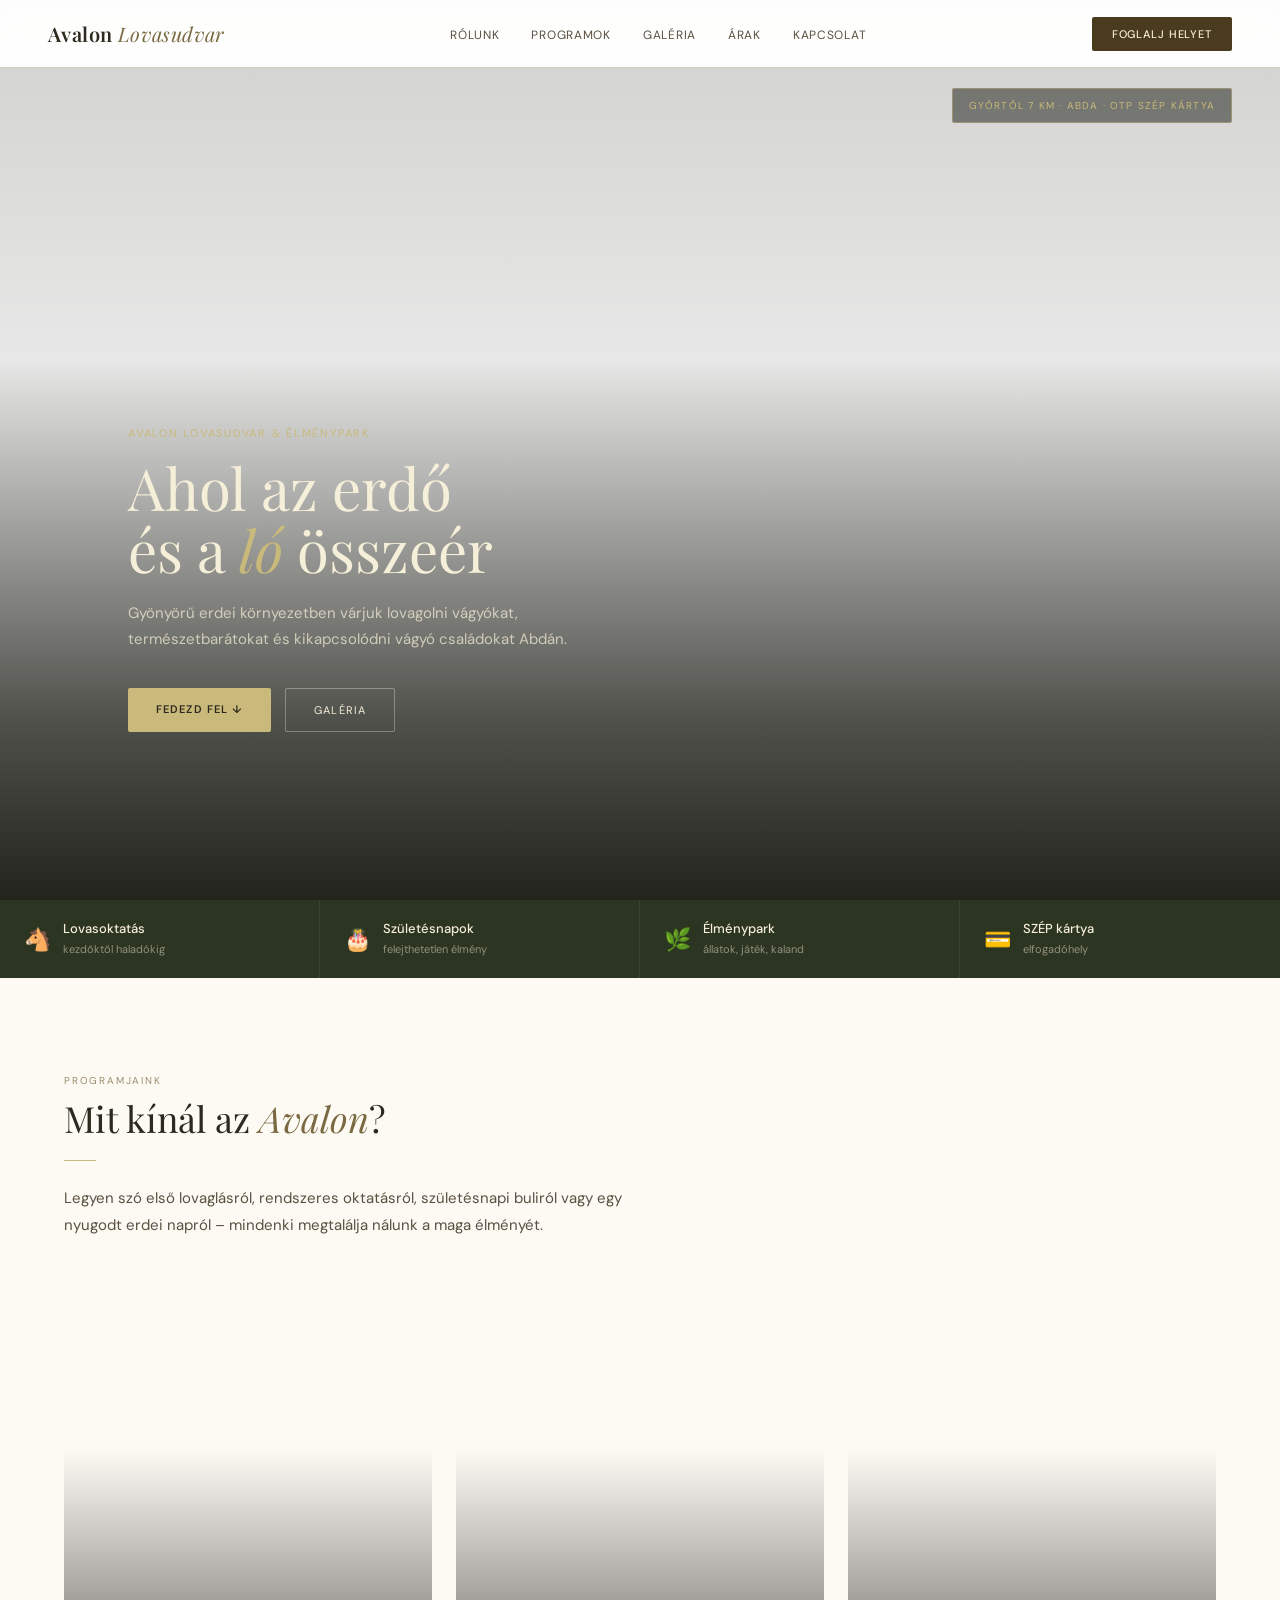
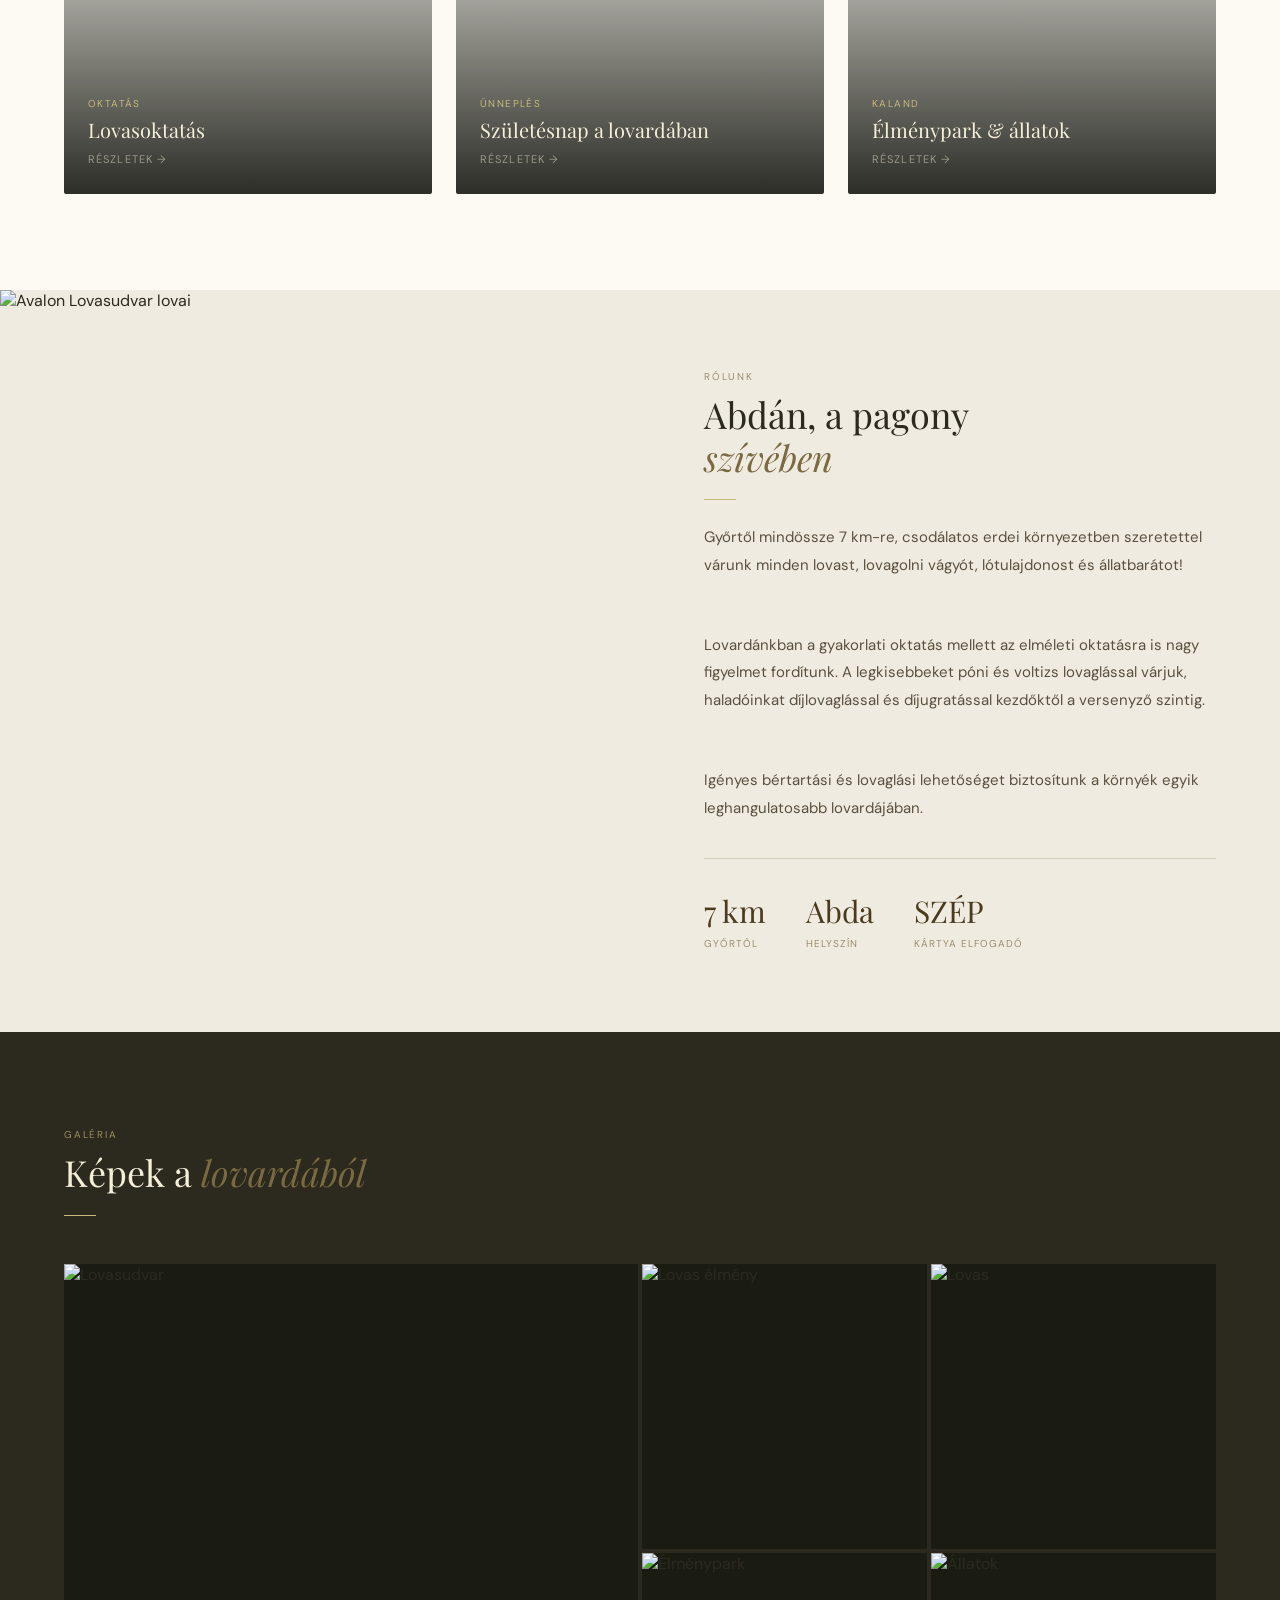
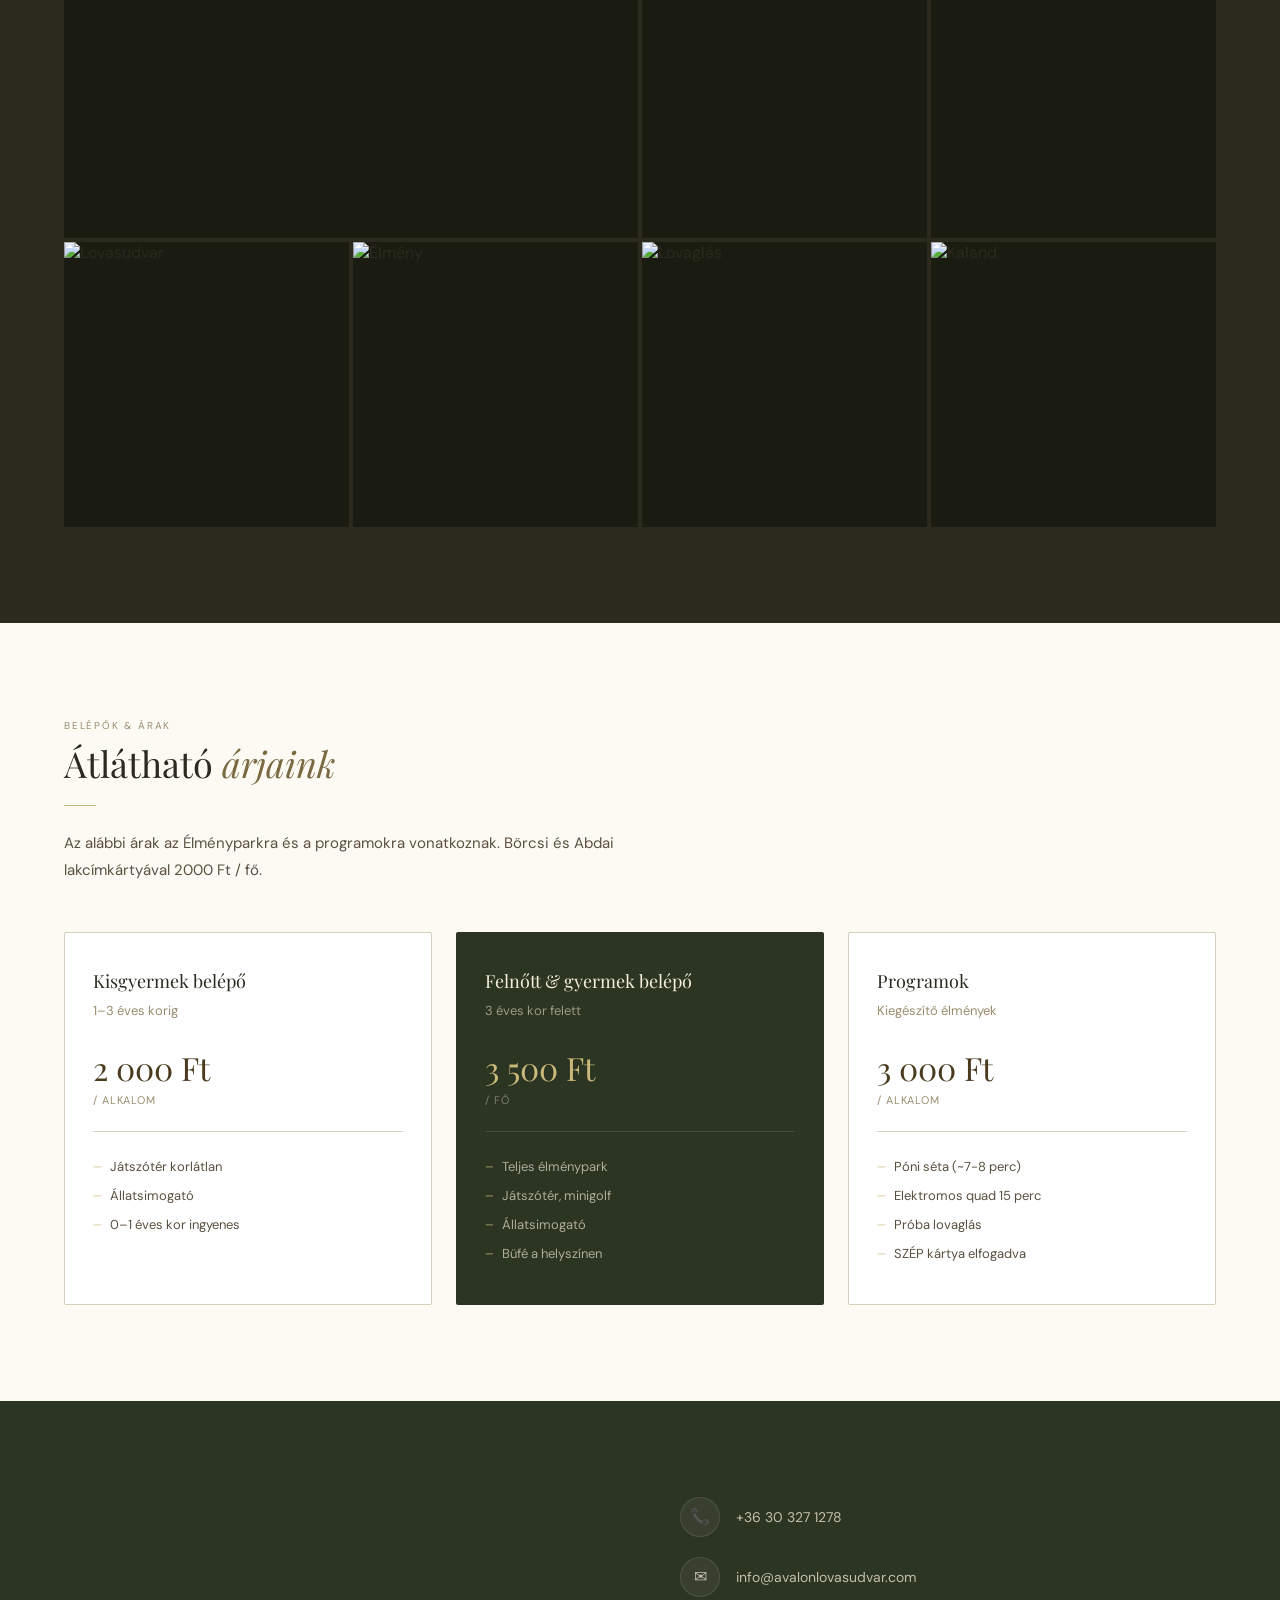
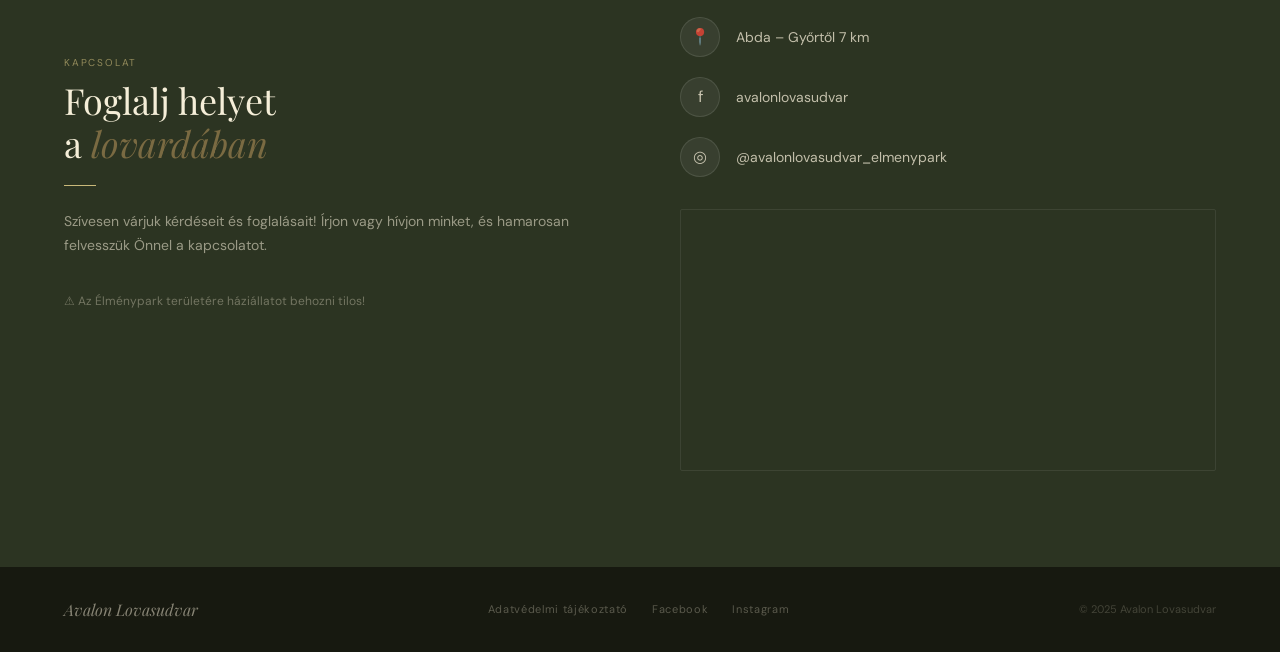
==== index.html @ 55c4ee6b "Initial redesign of Avalon Lovasudvar website" ====
<!DOCTYPE html>
<html lang="hu">
<head>
<meta charset="UTF-8">
<meta name="viewport" content="width=device-width, initial-scale=1.0">
<title>Avalon Lovasudvar & Élménypark</title>
<meta name="description" content="Győrtől 7 km-re Abdán, gyönyörű erdei környezetben várja Önt az Avalon Lovasudvar és Élménypark.">
<link rel="preconnect" href="https://fonts.googleapis.com">
<link href="https://fonts.googleapis.com/css2?family=Playfair+Display:ital,wght@0,400;0,600;1,400&family=DM+Sans:wght@300;400;500&display=swap" rel="stylesheet">
<style>
*, *::before, *::after { box-sizing: border-box; margin: 0; padding: 0; }

:root {
  --ink: #2C2A1E;
  --ink-mid: #5A5040;
  --ink-light: #9A8C6E;
  --gold: #C9B97A;
  --gold-light: #E8D9A0;
  --cream: #F5EED8;
  --cream-bg: #FDFAF4;
  --forest-dark: #2C3422;
  --forest: #3E4A2A;
  --forest-mid: #5A6B34;
  --bark: #4A3B1F;
  --border: #D6CFBC;
}

html { scroll-behavior: smooth; }

body {
  font-family: 'DM Sans', sans-serif;
  color: var(--ink);
  background: #fff;
  overflow-x: hidden;
}

/* ── NAV ── */
nav {
  position: fixed; top: 0; left: 0; right: 0; z-index: 100;
  display: flex; align-items: center; justify-content: space-between;
  padding: 0 48px; height: 68px;
  background: rgba(255,255,255,0.96);
  backdrop-filter: blur(8px);
  border-bottom: 0.5px solid var(--border);
  transition: background 0.3s;
}

.nav-logo {
  font-family: 'Playfair Display', serif;
  font-size: 20px; font-weight: 600;
  color: var(--ink); text-decoration: none;
  letter-spacing: 0.02em;
}
.nav-logo em { font-style: italic; font-weight: 400; color: #7A6A42; }

.nav-links {
  display: flex; gap: 32px; list-style: none;
}
.nav-links a {
  font-size: 12px; font-weight: 400; color: var(--ink-mid);
  text-decoration: none; letter-spacing: 0.06em; text-transform: uppercase;
  transition: color 0.2s;
}
.nav-links a:hover { color: var(--ink); }

.nav-cta {
  background: var(--bark); color: var(--cream);
  font-size: 11px; font-weight: 500; letter-spacing: 0.08em;
  text-transform: uppercase; padding: 10px 20px;
  border: none; border-radius: 2px; cursor: pointer;
  text-decoration: none; transition: background 0.2s;
}
.nav-cta:hover { background: #3a2e18; }

.nav-toggle { display: none; flex-direction: column; gap: 5px; cursor: pointer; }
.nav-toggle span { display: block; width: 22px; height: 1.5px; background: var(--ink); }

/* ── HERO ── */
.hero {
  position: relative; height: 100vh; min-height: 600px;
  display: flex; align-items: flex-end;
  overflow: hidden;
}

.hero-bg {
  position: absolute; inset: 0;
  background-image: url('https://static.wixstatic.com/media/d55dbd_387e15f545924a46989c31b4b29434a9~mv2.jpg/v1/fill/w_1920,h_1280,al_c,q_85,usm_0.66_1.00_0.01,enc_avif,quality_auto/d55dbd_387e15f545924a46989c31b4b29434a9~mv2.jpg');
  background-size: cover; background-position: center;
  transform: scale(1.05);
  transition: transform 8s ease;
}
.hero-bg.loaded { transform: scale(1); }

.hero-overlay {
  position: absolute; inset: 0;
  background: linear-gradient(
    to bottom,
    rgba(20,22,14,0.2) 0%,
    rgba(20,22,14,0.1) 40%,
    rgba(20,22,14,0.75) 80%,
    rgba(15,17,10,0.92) 100%
  );
}

.hero-content {
  position: relative; z-index: 2;
  padding: 0 64px 72px;
  max-width: 700px;
}

.hero-eyebrow {
  font-size: 11px; letter-spacing: 0.16em; text-transform: uppercase;
  color: var(--gold); margin-bottom: 16px;
}

.hero-title {
  font-family: 'Playfair Display', serif;
  font-size: clamp(36px, 5vw, 58px);
  line-height: 1.08; font-weight: 400;
  color: var(--cream); margin-bottom: 20px;
}
.hero-title em { font-style: italic; color: var(--gold); }

.hero-sub {
  font-size: 15px; line-height: 1.7;
  color: rgba(245,238,216,0.72);
  max-width: 440px; margin-bottom: 36px;
}

.hero-btns { display: flex; gap: 14px; flex-wrap: wrap; }

.btn-gold {
  background: var(--gold); color: var(--ink);
  font-size: 11px; font-weight: 600; letter-spacing: 0.1em;
  text-transform: uppercase; padding: 14px 28px;
  border: none; border-radius: 2px; cursor: pointer;
  text-decoration: none; transition: background 0.2s;
}
.btn-gold:hover { background: var(--gold-light); }

.btn-outline {
  background: transparent; color: var(--cream);
  font-size: 11px; font-weight: 400; letter-spacing: 0.1em;
  text-transform: uppercase; padding: 14px 28px;
  border: 1px solid rgba(245,238,216,0.35); border-radius: 2px;
  cursor: pointer; text-decoration: none; transition: border-color 0.2s;
}
.btn-outline:hover { border-color: rgba(245,238,216,0.7); }

.hero-badge {
  position: absolute; top: 88px; right: 48px; z-index: 3;
  background: rgba(20,22,14,0.5); border: 0.5px solid rgba(201,185,122,0.45);
  color: var(--gold); font-size: 10px; letter-spacing: 0.12em;
  text-transform: uppercase; padding: 10px 16px; border-radius: 2px;
  backdrop-filter: blur(6px);
}

/* ── INFO STRIP ── */
.strip {
  display: grid; grid-template-columns: repeat(4,1fr);
  background: var(--forest-dark);
}
.strip-item {
  padding: 20px 24px;
  border-right: 0.5px solid rgba(255,255,255,0.07);
  display: flex; align-items: center; gap: 12px;
}
.strip-item:last-child { border-right: none; }
.strip-icon { font-size: 22px; flex-shrink: 0; }
.strip-label strong { display: block; font-size: 13px; font-weight: 500; color: var(--cream); }
.strip-label span { font-size: 11px; color: rgba(245,238,216,0.5); }

/* ── SECTION BASE ── */
section { padding: 96px 64px; }
.section-label {
  font-size: 10px; letter-spacing: 0.18em; text-transform: uppercase;
  color: var(--ink-light); margin-bottom: 10px;
}
.section-title {
  font-family: 'Playfair Display', serif;
  font-size: clamp(26px, 3vw, 36px); font-weight: 400;
  color: var(--ink); line-height: 1.2; margin-bottom: 20px;
}
.section-title em { font-style: italic; color: #7A6A42; }
.divider { width: 32px; height: 1px; background: var(--gold); margin-bottom: 24px; }
.section-body { font-size: 15px; color: var(--ink-mid); line-height: 1.8; }

/* ── SERVICES ── */
.services { background: var(--cream-bg); }
.services-intro { max-width: 600px; margin-bottom: 64px; }

.services-grid {
  display: grid; grid-template-columns: repeat(3, 1fr); gap: 24px;
}

.service-card {
  position: relative; border-radius: 2px; overflow: hidden;
  aspect-ratio: 3/4; display: flex; flex-direction: column;
  justify-content: flex-end; text-decoration: none;
  transition: transform 0.4s ease;
}
.service-card:hover { transform: translateY(-4px); }
.service-card:hover .service-card-img { transform: scale(1.04); }

.service-card-img {
  position: absolute; inset: 0;
  background-size: cover; background-position: center;
  transition: transform 0.6s ease;
}
.service-card-overlay {
  position: absolute; inset: 0;
  background: linear-gradient(transparent 30%, rgba(15,17,10,0.88) 100%);
}
.service-card-body {
  position: relative; z-index: 2; padding: 28px 24px;
}
.service-card-tag {
  font-size: 10px; letter-spacing: 0.14em; text-transform: uppercase;
  color: var(--gold); margin-bottom: 8px;
}
.service-card-title {
  font-family: 'Playfair Display', serif;
  font-size: 20px; font-weight: 400; color: var(--cream);
  margin-bottom: 10px; line-height: 1.2;
}
.service-card-arrow {
  font-size: 11px; letter-spacing: 0.1em; text-transform: uppercase;
  color: rgba(245,238,216,0.5);
}

/* ── ABOUT ── */
.about {
  display: grid; grid-template-columns: 1fr 1fr;
  gap: 0; padding: 0; background: #F0EBE0;
}
.about-image {
  position: relative; min-height: 560px; overflow: hidden;
}
.about-image img {
  position: absolute; inset: 0; width: 100%; height: 100%;
  object-fit: cover; transition: transform 6s ease;
}
.about-image:hover img { transform: scale(1.03); }

.about-text {
  padding: 80px 64px; display: flex; flex-direction: column; justify-content: center;
}
.about-body { font-size: 15px; color: var(--ink-mid); line-height: 1.85; margin-bottom: 36px; }

.stats { display: flex; gap: 40px; padding-top: 32px; border-top: 0.5px solid var(--border); }
.stat-num {
  font-family: 'Playfair Display', serif;
  font-size: 30px; color: var(--bark); font-weight: 400; display: block;
}
.stat-lbl {
  font-size: 10px; color: var(--ink-light); text-transform: uppercase; letter-spacing: 0.1em;
}

/* ── GALLERY ── */
.gallery { background: var(--ink); padding: 96px 64px; }
.gallery .section-label { color: rgba(201,185,122,0.7); }
.gallery .section-title { color: var(--cream); }
.gallery .divider { background: var(--gold); }

.gallery-grid {
  display: grid;
  grid-template-columns: repeat(4, 1fr);
  grid-template-rows: auto auto;
  gap: 4px; margin-top: 48px;
}

.gallery-item {
  overflow: hidden; cursor: pointer; position: relative;
  background: #1a1c12;
}
.gallery-item:first-child { grid-column: span 2; grid-row: span 2; }
.gallery-item img {
  width: 100%; height: 100%; object-fit: cover;
  aspect-ratio: 1;
  transition: transform 0.5s ease, opacity 0.3s;
  display: block;
}
.gallery-item:first-child img { aspect-ratio: auto; height: 100%; }
.gallery-item:hover img { transform: scale(1.05); opacity: 0.85; }

/* ── PRICES ── */
.prices { background: var(--cream-bg); }
.prices-grid { display: grid; grid-template-columns: repeat(3,1fr); gap: 24px; margin-top: 48px; }
.price-card {
  background: #fff; border: 0.5px solid var(--border);
  border-radius: 2px; padding: 36px 28px;
}
.price-card.featured { background: var(--forest-dark); border-color: transparent; }
.price-title { font-family: 'Playfair Display', serif; font-size: 18px; font-weight: 400; margin-bottom: 8px; }
.price-card.featured .price-title { color: var(--cream); }
.price-desc { font-size: 13px; color: var(--ink-light); line-height: 1.6; margin-bottom: 24px; }
.price-card.featured .price-desc { color: rgba(245,238,216,0.55); }
.price-amount { font-family: 'Playfair Display', serif; font-size: 32px; color: var(--bark); margin-bottom: 4px; }
.price-card.featured .price-amount { color: var(--gold); }
.price-unit { font-size: 11px; color: var(--ink-light); text-transform: uppercase; letter-spacing: 0.08em; }
.price-card.featured .price-unit { color: rgba(245,238,216,0.4); }
.price-list { list-style: none; margin-top: 24px; border-top: 0.5px solid var(--border); padding-top: 20px; }
.price-card.featured .price-list { border-color: rgba(255,255,255,0.1); }
.price-list li {
  font-size: 13px; color: var(--ink-mid); padding: 6px 0;
  display: flex; align-items: center; gap: 8px;
}
.price-card.featured .price-list li { color: rgba(245,238,216,0.65); }
.price-list li::before { content: '—'; color: var(--gold); font-size: 10px; flex-shrink: 0; }

/* ── CONTACT ── */
.contact {
  background: var(--forest-dark);
  display: grid; grid-template-columns: 1fr 1fr;
  gap: 80px; padding: 96px 64px; align-items: center;
}
.contact .section-label { color: rgba(201,185,122,0.65); }
.contact .section-title { color: var(--cream); }
.contact .divider { background: var(--gold); }
.contact-sub { font-size: 14px; color: rgba(245,238,216,0.55); line-height: 1.7; }

.contact-items { display: flex; flex-direction: column; gap: 20px; }
.contact-item {
  display: flex; align-items: center; gap: 16px;
  font-size: 14px; color: rgba(245,238,216,0.75);
  text-decoration: none;
}
.contact-item:hover { color: var(--gold); }
.contact-icon {
  width: 40px; height: 40px; border-radius: 50%;
  background: rgba(255,255,255,0.06);
  border: 0.5px solid rgba(255,255,255,0.1);
  display: flex; align-items: center; justify-content: center;
  font-size: 16px; flex-shrink: 0;
  transition: background 0.2s, border-color 0.2s;
}
.contact-item:hover .contact-icon { background: rgba(201,185,122,0.12); border-color: var(--gold); }

.contact-map {
  margin-top: 32px; border-radius: 2px; overflow: hidden;
  border: 0.5px solid rgba(255,255,255,0.08);
}
.contact-map iframe { display: block; width: 100%; height: 260px; border: none; filter: grayscale(30%) invert(5%); }

/* ── FOOTER ── */
footer {
  background: #171910;
  padding: 32px 64px;
  display: flex; justify-content: space-between; align-items: center;
  flex-wrap: wrap; gap: 16px;
}
.footer-logo {
  font-family: 'Playfair Display', serif;
  font-size: 16px; color: rgba(245,238,216,0.5); font-style: italic;
}
.footer-links { display: flex; gap: 24px; }
.footer-links a { font-size: 11px; color: rgba(245,238,216,0.3); text-decoration: none; letter-spacing: 0.06em; }
.footer-links a:hover { color: rgba(245,238,216,0.6); }
.footer-copy { font-size: 11px; color: rgba(245,238,216,0.2); }

/* ── LIGHTBOX ── */
.lightbox {
  display: none; position: fixed; inset: 0; z-index: 999;
  background: rgba(10,12,8,0.95); align-items: center; justify-content: center;
}
.lightbox.open { display: flex; }
.lightbox img { max-width: 90vw; max-height: 88vh; object-fit: contain; border-radius: 2px; }
.lightbox-close {
  position: absolute; top: 24px; right: 28px;
  color: rgba(245,238,216,0.6); font-size: 28px; cursor: pointer;
  background: none; border: none; line-height: 1;
}
.lightbox-close:hover { color: var(--cream); }

/* ── MOBILE ── */
@media (max-width: 768px) {
  nav { padding: 0 24px; }
  .nav-links, .nav-cta { display: none; }
  .nav-toggle { display: flex; }
  .nav-links.open {
    display: flex; flex-direction: column;
    position: fixed; top: 68px; left: 0; right: 0;
    background: rgba(255,255,255,0.98); padding: 24px;
    border-bottom: 0.5px solid var(--border); gap: 20px;
  }
  .nav-links.open + .nav-cta { display: block; }

  section { padding: 64px 24px; }
  .hero-content { padding: 0 24px 56px; }
  .hero-badge { display: none; }
  .strip { grid-template-columns: repeat(2,1fr); }
  .services-grid { grid-template-columns: 1fr; }
  .about { grid-template-columns: 1fr; }
  .about-image { min-height: 320px; }
  .about-text { padding: 48px 24px; }
  .gallery-grid { grid-template-columns: repeat(2,1fr); }
  .gallery-item:first-child { grid-column: span 2; }
  .prices-grid { grid-template-columns: 1fr; }
  .contact { grid-template-columns: 1fr; padding: 64px 24px; gap: 48px; }
  footer { padding: 28px 24px; flex-direction: column; align-items: flex-start; }
}
</style>
</head>
<body>

<!-- NAV -->
<nav>
  <a href="#" class="nav-logo">Avalon <em>Lovasudvar</em></a>
  <ul class="nav-links" id="navLinks">
    <li><a href="#rolunk">Rólunk</a></li>
    <li><a href="#programok">Programok</a></li>
    <li><a href="#galeria">Galéria</a></li>
    <li><a href="#arak">Árak</a></li>
    <li><a href="#kapcsolat">Kapcsolat</a></li>
  </ul>
  <a href="#kapcsolat" class="nav-cta">Foglalj helyet</a>
  <div class="nav-toggle" id="navToggle" onclick="document.getElementById('navLinks').classList.toggle('open')">
    <span></span><span></span><span></span>
  </div>
</nav>

<!-- HERO -->
<section class="hero">
  <div class="hero-bg" id="heroBg"></div>
  <div class="hero-overlay"></div>
  <div class="hero-badge">Győrtől 7 km · Abda · OTP SZÉP kártya</div>
  <div class="hero-content">
    <p class="hero-eyebrow">Avalon Lovasudvar & Élménypark</p>
    <h1 class="hero-title">Ahol az erdő<br>és a <em>ló</em> összeér</h1>
    <p class="hero-sub">Gyönyörű erdei környezetben várjuk lovagolni vágyókat, természetbarátokat és kikapcsolódni vágyó családokat Abdán.</p>
    <div class="hero-btns">
      <a href="#programok" class="btn-gold">Fedezd fel ↓</a>
      <a href="#galeria" class="btn-outline">Galéria</a>
    </div>
  </div>
</section>

<!-- INFO STRIP -->
<div class="strip">
  <div class="strip-item">
    <div class="strip-icon">🐴</div>
    <div class="strip-label">
      <strong>Lovasoktatás</strong>
      <span>kezdőktől haladókig</span>
    </div>
  </div>
  <div class="strip-item">
    <div class="strip-icon">🎂</div>
    <div class="strip-label">
      <strong>Születésnapok</strong>
      <span>felejthetetlen élmény</span>
    </div>
  </div>
  <div class="strip-item">
    <div class="strip-icon">🌿</div>
    <div class="strip-label">
      <strong>Élménypark</strong>
      <span>állatok, játék, kaland</span>
    </div>
  </div>
  <div class="strip-item">
    <div class="strip-icon">💳</div>
    <div class="strip-label">
      <strong>SZÉP kártya</strong>
      <span>elfogadóhely</span>
    </div>
  </div>
</div>

<!-- PROGRAMS -->
<section class="services" id="programok">
  <div class="services-intro">
    <p class="section-label">Programjaink</p>
    <h2 class="section-title">Mit kínál az <em>Avalon</em>?</h2>
    <div class="divider"></div>
    <p class="section-body">Legyen szó első lovaglásról, rendszeres oktatásról, születésnapi buliról vagy egy nyugodt erdei napról – mindenki megtalálja nálunk a maga élményét.</p>
  </div>
  <div class="services-grid">
    <a href="#kapcsolat" class="service-card">
      <div class="service-card-img" style="background-image:url('https://static.wixstatic.com/media/d55dbd_0bfac918e7414f518b2e58436f6933c7~mv2.jpg/v1/fill/w_800,h_600,al_c,q_85,enc_avif,quality_auto/d55dbd_0bfac918e7414f518b2e58436f6933c7~mv2.jpg')"></div>
      <div class="service-card-overlay"></div>
      <div class="service-card-body">
        <p class="service-card-tag">Oktatás</p>
        <p class="service-card-title">Lovasoktatás</p>
        <p class="service-card-arrow">Részletek →</p>
      </div>
    </a>
    <a href="#kapcsolat" class="service-card">
      <div class="service-card-img" style="background-image:url('https://static.wixstatic.com/media/d55dbd_e5b83d8ebe654da697e2aee7b4ce269b~mv2.jpg/v1/fill/w_800,h_600,al_c,q_85,enc_avif,quality_auto/d55dbd_e5b83d8ebe654da697e2aee7b4ce269b~mv2.jpg')"></div>
      <div class="service-card-overlay"></div>
      <div class="service-card-body">
        <p class="service-card-tag">Ünneplés</p>
        <p class="service-card-title">Születésnap a lovardában</p>
        <p class="service-card-arrow">Részletek →</p>
      </div>
    </a>
    <a href="#kapcsolat" class="service-card">
      <div class="service-card-img" style="background-image:url('https://static.wixstatic.com/media/d55dbd_2a6c60692193482586a693ca35b5fba4~mv2.jpg/v1/fill/w_800,h_600,al_c,q_85,enc_avif,quality_auto/d55dbd_2a6c60692193482586a693ca35b5fba4~mv2.jpg')"></div>
      <div class="service-card-overlay"></div>
      <div class="service-card-body">
        <p class="service-card-tag">Kaland</p>
        <p class="service-card-title">Élménypark & állatok</p>
        <p class="service-card-arrow">Részletek →</p>
      </div>
    </a>
  </div>
</section>

<!-- ABOUT -->
<div class="about" id="rolunk">
  <div class="about-image">
    <img src="https://static.wixstatic.com/media/d55dbd_71d90cf20f3f49008eea84dd1d0947f3~mv2.jpg/v1/fill/w_1000,h_800,al_c,q_85,enc_avif,quality_auto/IMG_5722.jpg" alt="Avalon Lovasudvar lovai" loading="lazy">
  </div>
  <div class="about-text">
    <p class="section-label">Rólunk</p>
    <h2 class="section-title">Abdán, a pagony<br><em>szívében</em></h2>
    <div class="divider"></div>
    <p class="about-body">Győrtől mindössze 7 km-re, csodálatos erdei környezetben szeretettel várunk minden lovast, lovagolni vágyót, lótulajdonost és állatbarátot!</p>
    <p class="about-body" style="margin-top:16px;">Lovardánkban a gyakorlati oktatás mellett az elméleti oktatásra is nagy figyelmet fordítunk. A legkisebbeket póni és voltizs lovaglással várjuk, haladóinkat díjlovaglással és díjugratással kezdőktől a versenyző szintig.</p>
    <p class="about-body" style="margin-top:16px;">Igényes bértartási és lovaglási lehetőséget biztosítunk a környék egyik leghangulatosabb lovardájában.</p>
    <div class="stats">
      <div>
        <span class="stat-num">7 km</span>
        <span class="stat-lbl">Győrtől</span>
      </div>
      <div>
        <span class="stat-num">Abda</span>
        <span class="stat-lbl">Helyszín</span>
      </div>
      <div>
        <span class="stat-num">SZÉP</span>
        <span class="stat-lbl">kártya elfogadó</span>
      </div>
    </div>
  </div>
</div>

<!-- GALLERY -->
<section class="gallery" id="galeria">
  <p class="section-label">Galéria</p>
  <h2 class="section-title">Képek a <em>lovardából</em></h2>
  <div class="divider"></div>
  <div class="gallery-grid">
    <div class="gallery-item" onclick="openLightbox('https://static.wixstatic.com/media/d55dbd_c46cd0ad3e914c7f8eb6d44add9879ab~mv2.jpg/v1/fit/w_1400,h_1000,q_90,enc_avif,quality_auto/d55dbd_c46cd0ad3e914c7f8eb6d44add9879ab~mv2.jpg')">
      <img src="https://static.wixstatic.com/media/d55dbd_c46cd0ad3e914c7f8eb6d44add9879ab~mv2.jpg/v1/fill/w_700,h_700,al_c,q_80,enc_avif,quality_auto/d55dbd_c46cd0ad3e914c7f8eb6d44add9879ab~mv2.jpg" alt="Lovasudvar" loading="lazy">
    </div>
    <div class="gallery-item" onclick="openLightbox('https://static.wixstatic.com/media/d55dbd_6d018cb8360d4d9c8a22367e30fe9987~mv2.jpg/v1/fit/w_1000,h_1000,q_90,enc_avif,quality_auto/d55dbd_6d018cb8360d4d9c8a22367e30fe9987~mv2.jpg')">
      <img src="https://static.wixstatic.com/media/d55dbd_6d018cb8360d4d9c8a22367e30fe9987~mv2.jpg/v1/fill/w_500,h_500,al_c,q_80,enc_avif,quality_auto/d55dbd_6d018cb8360d4d9c8a22367e30fe9987~mv2.jpg" alt="Lovas élmény" loading="lazy">
    </div>
    <div class="gallery-item" onclick="openLightbox('https://static.wixstatic.com/media/d55dbd_634cfd4400ea449c8042f677caa9df33~mv2.jpg/v1/fit/w_1000,h_1000,q_90,enc_avif,quality_auto/d55dbd_634cfd4400ea449c8042f677caa9df33~mv2.jpg')">
      <img src="https://static.wixstatic.com/media/d55dbd_634cfd4400ea449c8042f677caa9df33~mv2.jpg/v1/fill/w_500,h_500,al_c,q_80,enc_avif,quality_auto/d55dbd_634cfd4400ea449c8042f677caa9df33~mv2.jpg" alt="Lovas" loading="lazy">
    </div>
    <div class="gallery-item" onclick="openLightbox('https://static.wixstatic.com/media/e4f497_b008727331bf490784fd00f842f99422f000.jpg/v1/fill/w_1000,h_700,q_85,enc_avif,quality_auto/e4f497_b008727331bf490784fd00f842f99422f000.jpg')">
      <img src="https://static.wixstatic.com/media/e4f497_b008727331bf490784fd00f842f99422f000.jpg/v1/fill/w_500,h_500,al_c,q_80,enc_avif,quality_auto/e4f497_b008727331bf490784fd00f842f99422f000.jpg" alt="Élménypark" loading="lazy">
    </div>
    <div class="gallery-item" onclick="openLightbox('https://static.wixstatic.com/media/d55dbd_9bb32b4622cb4b10ab8d13ca389de943~mv2.jpg/v1/fill/w_900,h_900,q_90,enc_avif,quality_auto/d55dbd_9bb32b4622cb4b10ab8d13ca389de943~mv2.jpg')">
      <img src="https://static.wixstatic.com/media/d55dbd_9bb32b4622cb4b10ab8d13ca389de943~mv2.jpg/v1/fill/w_450,h_450,q_80,enc_avif,quality_auto/d55dbd_9bb32b4622cb4b10ab8d13ca389de943~mv2.jpg" alt="Állatok" loading="lazy">
    </div>
    <div class="gallery-item" onclick="openLightbox('https://static.wixstatic.com/media/d55dbd_e1d204ce7e1d4d7caf8923b91c76a5c4~mv2.jpg/v1/fill/w_900,h_900,q_90,enc_avif,quality_auto/d55dbd_e1d204ce7e1d4d7caf8923b91c76a5c4~mv2.jpg')">
      <img src="https://static.wixstatic.com/media/d55dbd_e1d204ce7e1d4d7caf8923b91c76a5c4~mv2.jpg/v1/fill/w_450,h_450,q_80,enc_avif,quality_auto/d55dbd_e1d204ce7e1d4d7caf8923b91c76a5c4~mv2.jpg" alt="Lovasudvar" loading="lazy">
    </div>
    <div class="gallery-item" onclick="openLightbox('https://static.wixstatic.com/media/d55dbd_2358e9c2c1684d15a89c1562ce990e2e~mv2.jpg/v1/fill/w_900,h_900,q_90,enc_avif,quality_auto/d55dbd_2358e9c2c1684d15a89c1562ce990e2e~mv2.jpg')">
      <img src="https://static.wixstatic.com/media/d55dbd_2358e9c2c1684d15a89c1562ce990e2e~mv2.jpg/v1/fill/w_450,h_450,q_80,enc_avif,quality_auto/d55dbd_2358e9c2c1684d15a89c1562ce990e2e~mv2.jpg" alt="Élmény" loading="lazy">
    </div>
    <div class="gallery-item" onclick="openLightbox('https://static.wixstatic.com/media/d55dbd_db9d73c12f17450db0a316932bb3bef4~mv2.jpg/v1/fill/w_900,h_600,q_85,enc_avif,quality_auto/IMG_5481.jpg')">
      <img src="https://static.wixstatic.com/media/d55dbd_db9d73c12f17450db0a316932bb3bef4~mv2.jpg/v1/fill/w_450,h_450,al_c,q_80,enc_avif,quality_auto/IMG_5481.jpg" alt="Lovaglás" loading="lazy">
    </div>
    <div class="gallery-item" onclick="openLightbox('https://static.wixstatic.com/media/d55dbd_25a9cc7d882b4087b298e003f6df2413~mv2.jpg/v1/fill/w_900,h_900,q_90,enc_avif,quality_auto/d55dbd_25a9cc7d882b4087b298e003f6df2413~mv2.jpg')">
      <img src="https://static.wixstatic.com/media/d55dbd_25a9cc7d882b4087b298e003f6df2413~mv2.jpg/v1/fill/w_450,h_450,q_80,enc_avif,quality_auto/d55dbd_25a9cc7d882b4087b298e003f6df2413~mv2.jpg" alt="Kaland" loading="lazy">
    </div>
  </div>
</section>

<!-- PRICES -->
<section class="prices" id="arak">
  <p class="section-label">Belépők & Árak</p>
  <h2 class="section-title">Átlátható <em>árjaink</em></h2>
  <div class="divider"></div>
  <p class="section-body" style="max-width:560px;">Az alábbi árak az Élményparkra és a programokra vonatkoznak. Börcsi és Abdai lakcímkártyával 2000 Ft / fő.</p>
  <div class="prices-grid">
    <div class="price-card">
      <p class="price-title">Kisgyermek belépő</p>
      <p class="price-desc">1–3 éves korig</p>
      <p class="price-amount">2 000 Ft</p>
      <p class="price-unit">/ alkalom</p>
      <ul class="price-list">
        <li>Játszótér korlátlan</li>
        <li>Állatsimogató</li>
        <li>0–1 éves kor ingyenes</li>
      </ul>
    </div>
    <div class="price-card featured">
      <p class="price-title">Felnőtt & gyermek belépő</p>
      <p class="price-desc">3 éves kor felett</p>
      <p class="price-amount">3 500 Ft</p>
      <p class="price-unit">/ fő</p>
      <ul class="price-list">
        <li>Teljes élménypark</li>
        <li>Játszótér, minigolf</li>
        <li>Állatsimogató</li>
        <li>Büfé a helyszínen</li>
      </ul>
    </div>
    <div class="price-card">
      <p class="price-title">Programok</p>
      <p class="price-desc">Kiegészítő élmények</p>
      <p class="price-amount">3 000 Ft</p>
      <p class="price-unit">/ alkalom</p>
      <ul class="price-list">
        <li>Póni séta (~7-8 perc)</li>
        <li>Elektromos quad 15 perc</li>
        <li>Próba lovaglás</li>
        <li>SZÉP kártya elfogadva</li>
      </ul>
    </div>
  </div>
</section>

<!-- CONTACT -->
<div class="contact" id="kapcsolat">
  <div>
    <p class="section-label">Kapcsolat</p>
    <h2 class="section-title">Foglalj helyet<br>a <em>lovardában</em></h2>
    <div class="divider"></div>
    <p class="contact-sub">Szívesen várjuk kérdéseit és foglalásait! Írjon vagy hívjon minket, és hamarosan felvesszük Önnel a kapcsolatot.</p>
    <br>
    <p class="contact-sub" style="margin-top:12px;font-size:12px;color:rgba(245,238,216,0.35);">⚠ Az Élménypark területére háziállatot behozni tilos!</p>
  </div>
  <div>
    <div class="contact-items">
      <a href="tel:+36303271278" class="contact-item">
        <div class="contact-icon">📞</div>
        <span>+36 30 327 1278</span>
      </a>
      <a href="mailto:info@avalonlovasudvar.com" class="contact-item">
        <div class="contact-icon">✉</div>
        <span>info@avalonlovasudvar.com</span>
      </a>
      <a href="https://maps.google.com/?q=Abda,+Hungary" target="_blank" class="contact-item">
        <div class="contact-icon">📍</div>
        <span>Abda – Győrtől 7 km</span>
      </a>
      <a href="https://www.facebook.com/avalonlovasudvar" target="_blank" class="contact-item">
        <div class="contact-icon">f</div>
        <span>avalonlovasudvar</span>
      </a>
      <a href="https://www.instagram.com/avalonlovasudvar_elmenypark/" target="_blank" class="contact-item">
        <div class="contact-icon">◎</div>
        <span>@avalonlovasudvar_elmenypark</span>
      </a>
    </div>
    <div class="contact-map">
      <iframe
        src="https://www.google.com/maps/embed?pb=!1m18!1m12!1m3!1d2700.0!2d17.7200!3d47.7200!2m3!1f0!2f0!3f0!3m2!1i1024!2i768!4f13.1!3m3!1m2!1s0x476bbfa3a3a3a3a3%3A0x0!2sAbda%2C+Hungary!5e0!3m2!1shu!2shu!4v1"
        allowfullscreen="" loading="lazy"
        referrerpolicy="no-referrer-when-downgrade"
        title="Avalon Lovasudvar térképen">
      </iframe>
    </div>
  </div>
</div>

<!-- FOOTER -->
<footer>
  <span class="footer-logo">Avalon Lovasudvar</span>
  <div class="footer-links">
    <a href="https://www.avalonlovasudvar.com/_files/ugd/d55dbd_5d29ae244cf04345bf7c3756ae558aac.pdf" target="_blank">Adatvédelmi tájékoztató</a>
    <a href="https://www.facebook.com/avalonlovasudvar" target="_blank">Facebook</a>
    <a href="https://www.instagram.com/avalonlovasudvar_elmenypark/" target="_blank">Instagram</a>
  </div>
  <span class="footer-copy">© 2025 Avalon Lovasudvar</span>
</footer>

<!-- LIGHTBOX -->
<div class="lightbox" id="lightbox" onclick="closeLightbox()">
  <button class="lightbox-close" onclick="closeLightbox()">✕</button>
  <img id="lightboxImg" src="" alt="Galéria kép">
</div>

<script>
// Hero parallax
const heroBg = document.getElementById('heroBg');
heroBg.style.backgroundImage = "url('https://static.wixstatic.com/media/d55dbd_387e15f545924a46989c31b4b29434a9~mv2.jpg/v1/fill/w_1920,h_1280,al_c,q_85,usm_0.66_1.00_0.01,enc_avif,quality_auto/d55dbd_387e15f545924a46989c31b4b29434a9~mv2.jpg')";
setTimeout(() => heroBg.classList.add('loaded'), 100);

window.addEventListener('scroll', () => {
  const y = window.scrollY;
  heroBg.style.transform = `translateY(${y * 0.3}px)`;
});

// Lightbox
function openLightbox(src) {
  document.getElementById('lightboxImg').src = src;
  document.getElementById('lightbox').classList.add('open');
  document.body.style.overflow = 'hidden';
}
function closeLightbox() {
  document.getElementById('lightbox').classList.remove('open');
  document.body.style.overflow = '';
}
document.addEventListener('keydown', e => { if (e.key === 'Escape') closeLightbox(); });

// Smooth nav active state
const sections = document.querySelectorAll('section[id], div[id]');
const navLinks = document.querySelectorAll('.nav-links a');
window.addEventListener('scroll', () => {
  let current = '';
  sections.forEach(s => {
    if (window.scrollY >= s.offsetTop - 120) current = s.id;
  });
  navLinks.forEach(a => {
    a.style.color = a.getAttribute('href') === '#'+current ? '#2C2A1E' : '';
  });
});
</script>
</body>
</html>
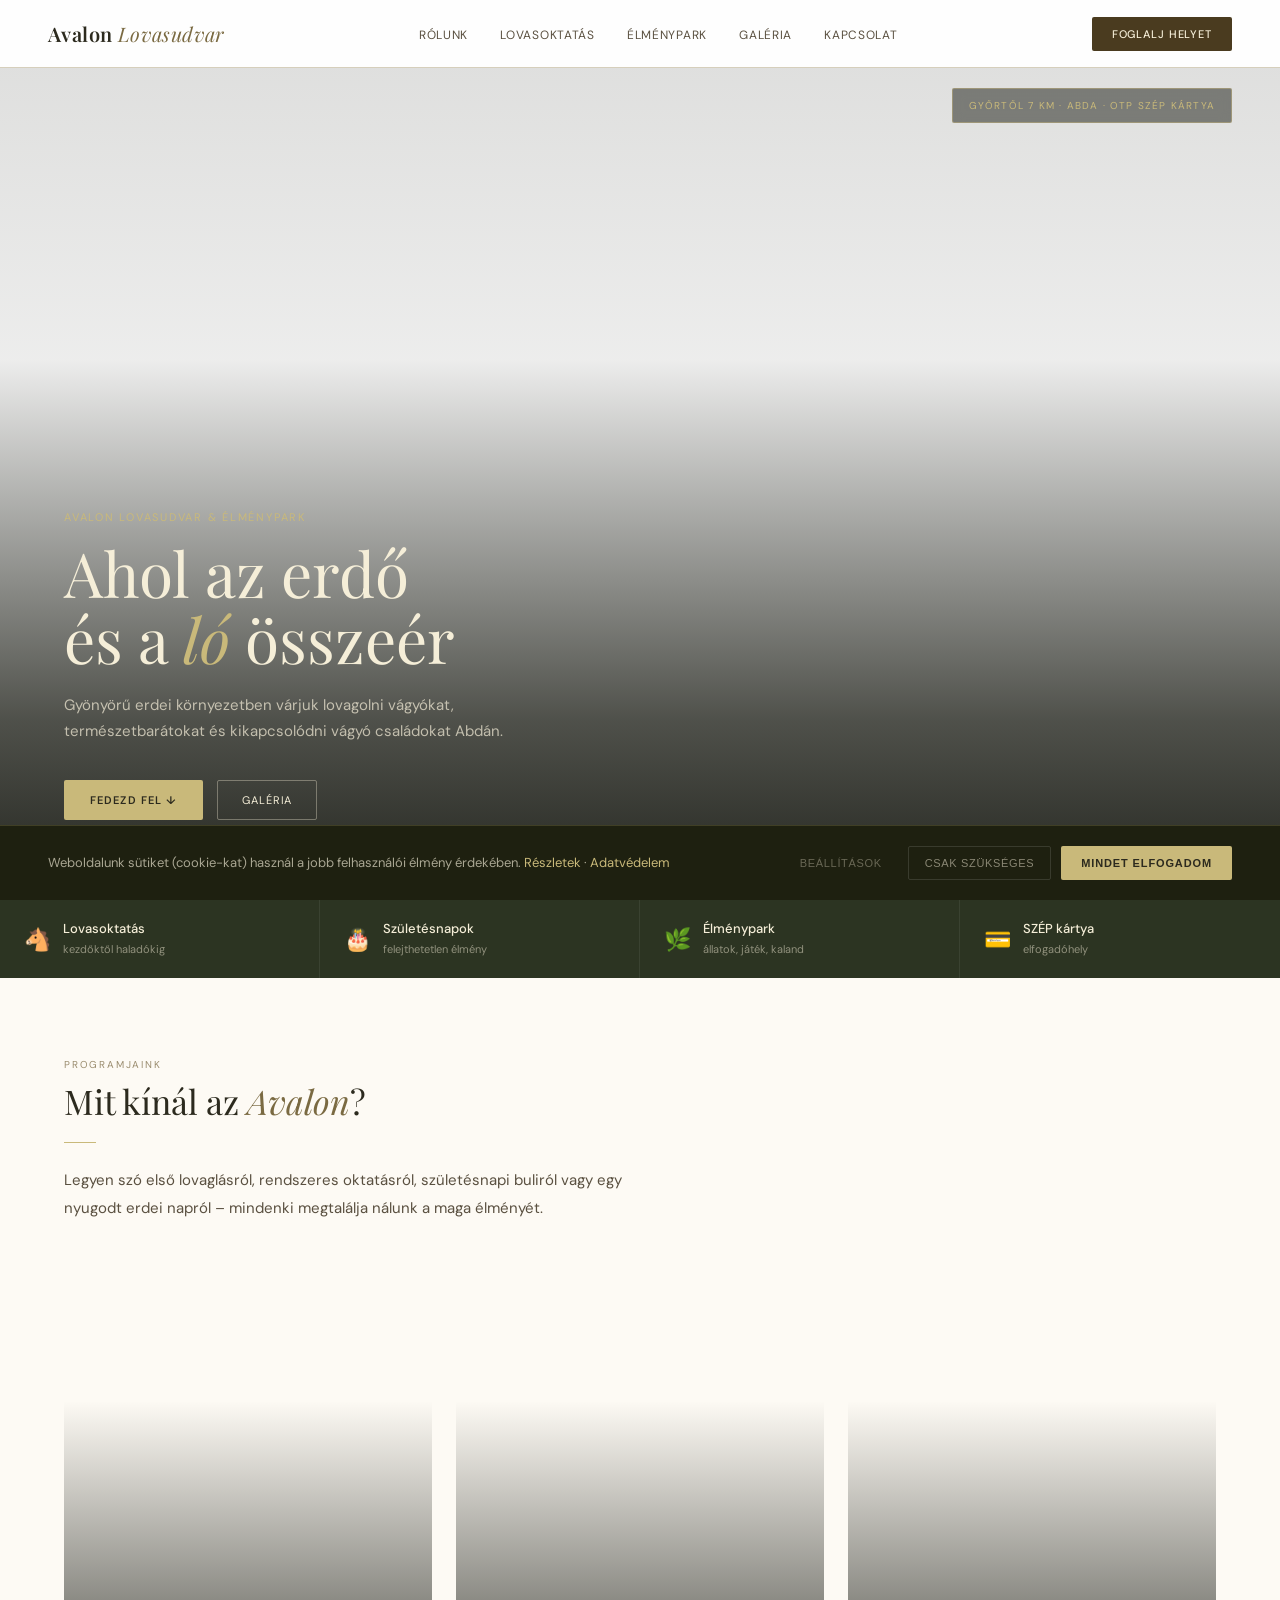
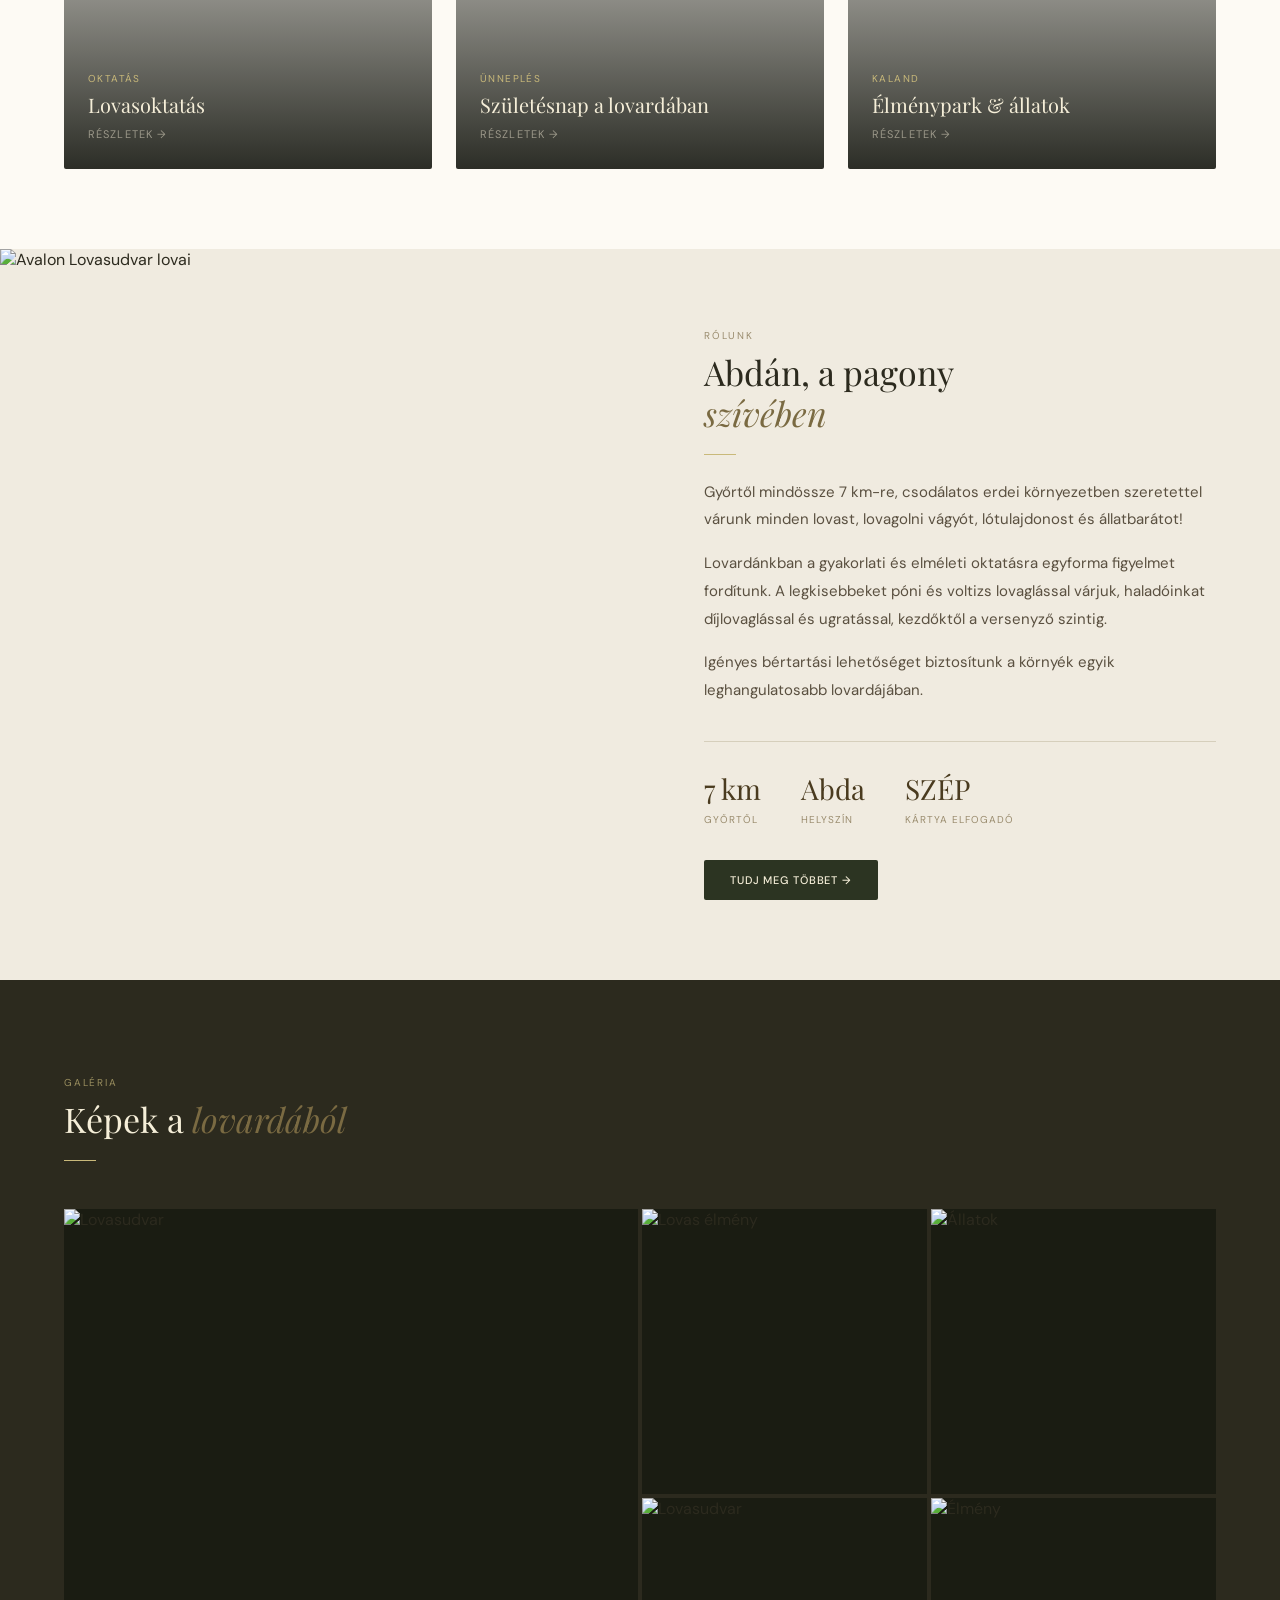
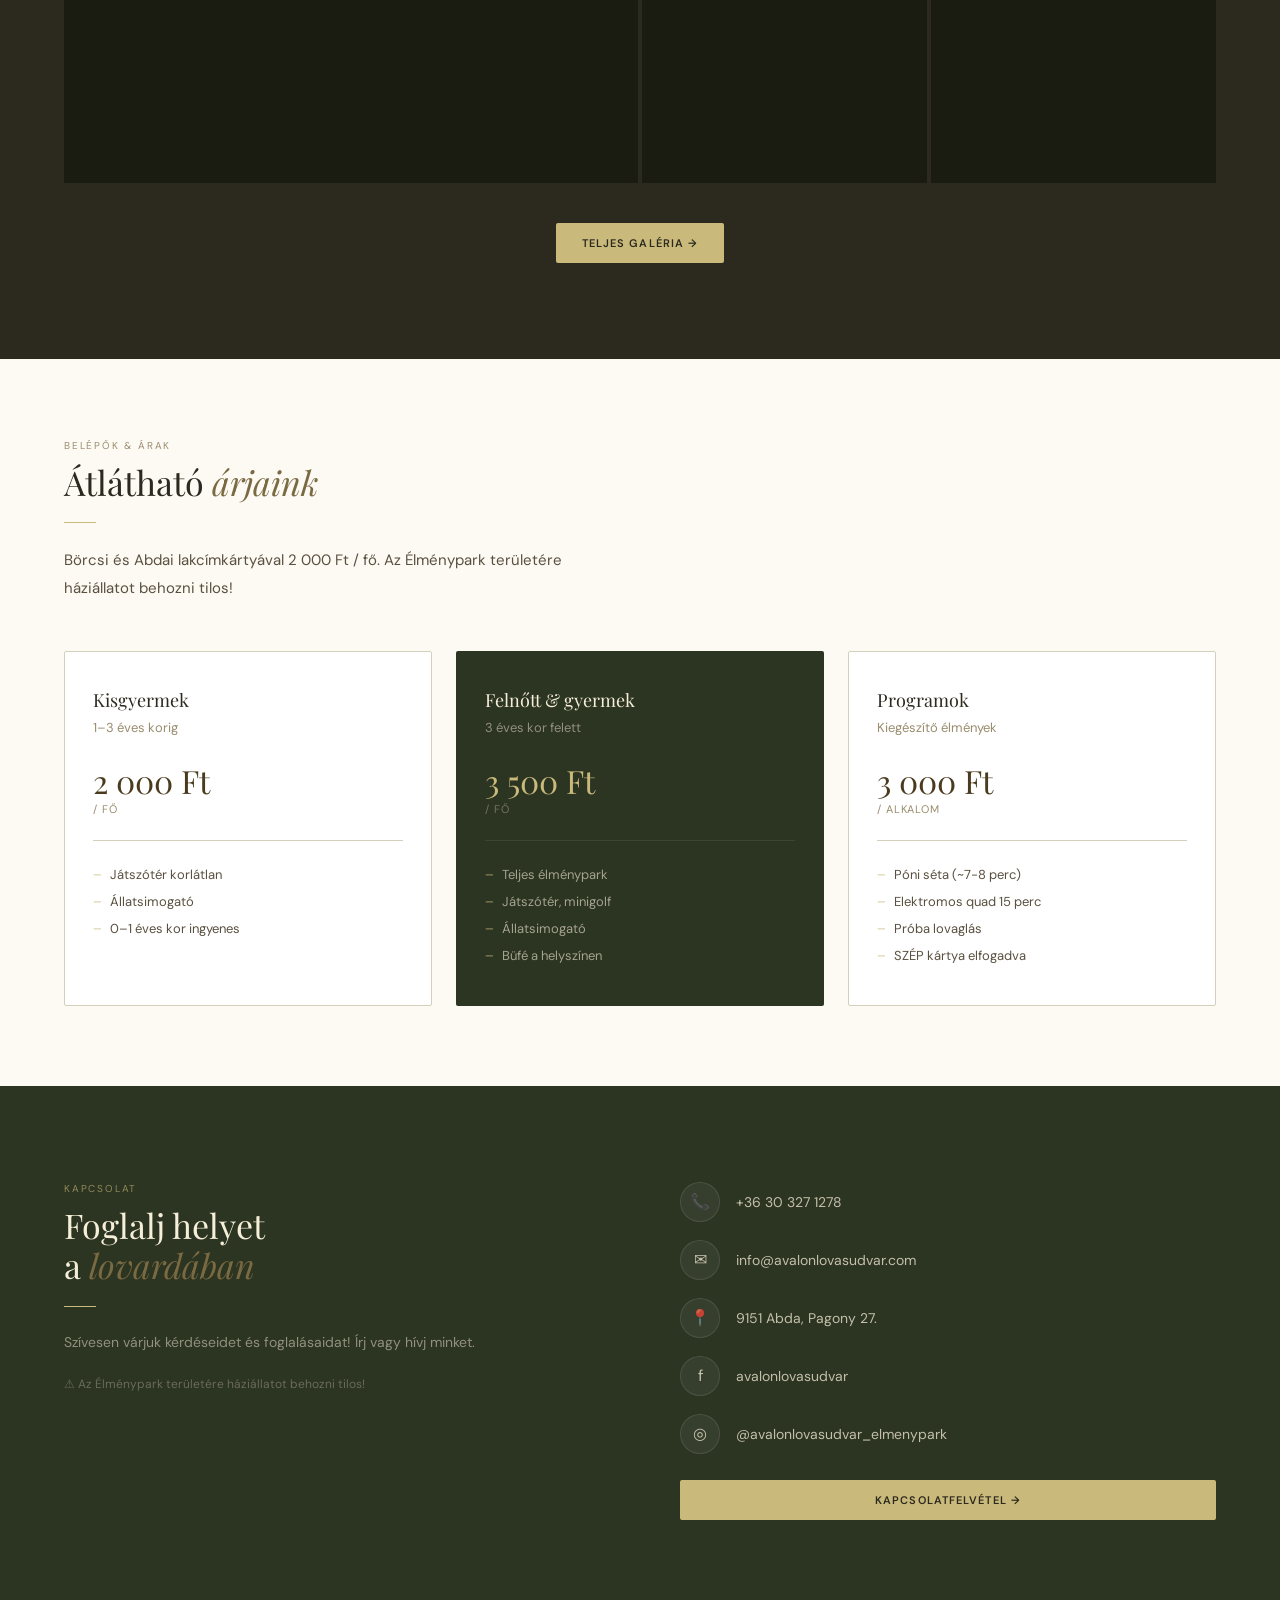
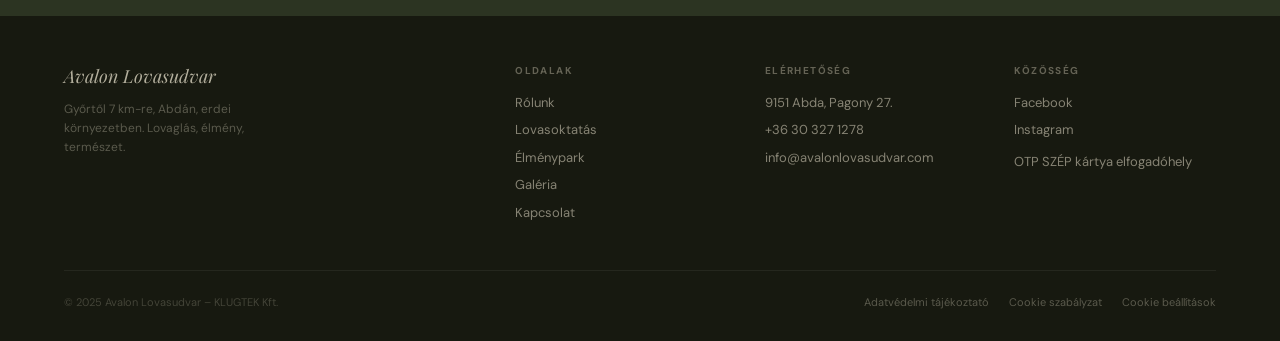
==== commit 93a37882: "Add full multi-page site: all pages, cookie banner, privacy policy, cookie policy" ====
--- a/index.html
+++ b/index.html
@@ -3,424 +3,139 @@
 <head>
 <meta charset="UTF-8">
 <meta name="viewport" content="width=device-width, initial-scale=1.0">
-<title>Avalon Lovasudvar & Élménypark</title>
-<meta name="description" content="Győrtől 7 km-re Abdán, gyönyörű erdei környezetben várja Önt az Avalon Lovasudvar és Élménypark.">
-<link rel="preconnect" href="https://fonts.googleapis.com">
-<link href="https://fonts.googleapis.com/css2?family=Playfair+Display:ital,wght@0,400;0,600;1,400&family=DM+Sans:wght@300;400;500&display=swap" rel="stylesheet">
+<title>Avalon Lovasudvar & Élménypark – Abda, Győr közelében</title>
+<meta name="description" content="Győrtől 7 km-re Abdán, erdei környezetben lovasoktatás, születésnapok, élménypark. OTP SZÉP kártya elfogadóhely.">
+<link rel="stylesheet" href="shared.css">
 <style>
-*, *::before, *::after { box-sizing: border-box; margin: 0; padding: 0; }
-
-:root {
-  --ink: #2C2A1E;
-  --ink-mid: #5A5040;
-  --ink-light: #9A8C6E;
-  --gold: #C9B97A;
-  --gold-light: #E8D9A0;
-  --cream: #F5EED8;
-  --cream-bg: #FDFAF4;
-  --forest-dark: #2C3422;
-  --forest: #3E4A2A;
-  --forest-mid: #5A6B34;
-  --bark: #4A3B1F;
-  --border: #D6CFBC;
-}
-
-html { scroll-behavior: smooth; }
-
-body {
-  font-family: 'DM Sans', sans-serif;
-  color: var(--ink);
-  background: #fff;
-  overflow-x: hidden;
-}
-
-/* ── NAV ── */
-nav {
-  position: fixed; top: 0; left: 0; right: 0; z-index: 100;
-  display: flex; align-items: center; justify-content: space-between;
-  padding: 0 48px; height: 68px;
-  background: rgba(255,255,255,0.96);
-  backdrop-filter: blur(8px);
-  border-bottom: 0.5px solid var(--border);
-  transition: background 0.3s;
-}
-
-.nav-logo {
-  font-family: 'Playfair Display', serif;
-  font-size: 20px; font-weight: 600;
-  color: var(--ink); text-decoration: none;
-  letter-spacing: 0.02em;
-}
-.nav-logo em { font-style: italic; font-weight: 400; color: #7A6A42; }
-
-.nav-links {
-  display: flex; gap: 32px; list-style: none;
-}
-.nav-links a {
-  font-size: 12px; font-weight: 400; color: var(--ink-mid);
-  text-decoration: none; letter-spacing: 0.06em; text-transform: uppercase;
-  transition: color 0.2s;
-}
-.nav-links a:hover { color: var(--ink); }
-
-.nav-cta {
-  background: var(--bark); color: var(--cream);
-  font-size: 11px; font-weight: 500; letter-spacing: 0.08em;
-  text-transform: uppercase; padding: 10px 20px;
-  border: none; border-radius: 2px; cursor: pointer;
-  text-decoration: none; transition: background 0.2s;
-}
-.nav-cta:hover { background: #3a2e18; }
-
-.nav-toggle { display: none; flex-direction: column; gap: 5px; cursor: pointer; }
-.nav-toggle span { display: block; width: 22px; height: 1.5px; background: var(--ink); }
-
 /* ── HERO ── */
-.hero {
-  position: relative; height: 100vh; min-height: 600px;
-  display: flex; align-items: flex-end;
-  overflow: hidden;
-}
-
-.hero-bg {
-  position: absolute; inset: 0;
-  background-image: url('https://static.wixstatic.com/media/d55dbd_387e15f545924a46989c31b4b29434a9~mv2.jpg/v1/fill/w_1920,h_1280,al_c,q_85,usm_0.66_1.00_0.01,enc_avif,quality_auto/d55dbd_387e15f545924a46989c31b4b29434a9~mv2.jpg');
-  background-size: cover; background-position: center;
-  transform: scale(1.05);
-  transition: transform 8s ease;
-}
-.hero-bg.loaded { transform: scale(1); }
-
-.hero-overlay {
-  position: absolute; inset: 0;
-  background: linear-gradient(
-    to bottom,
-    rgba(20,22,14,0.2) 0%,
-    rgba(20,22,14,0.1) 40%,
-    rgba(20,22,14,0.75) 80%,
-    rgba(15,17,10,0.92) 100%
-  );
-}
-
-.hero-content {
-  position: relative; z-index: 2;
-  padding: 0 64px 72px;
-  max-width: 700px;
-}
-
-.hero-eyebrow {
-  font-size: 11px; letter-spacing: 0.16em; text-transform: uppercase;
-  color: var(--gold); margin-bottom: 16px;
-}
-
-.hero-title {
-  font-family: 'Playfair Display', serif;
-  font-size: clamp(36px, 5vw, 58px);
-  line-height: 1.08; font-weight: 400;
-  color: var(--cream); margin-bottom: 20px;
-}
+.hero { position: relative; height: 100vh; min-height: 600px; display: flex; align-items: flex-end; overflow: hidden; }
+.hero-bg { position: absolute; inset: 0; background-image: url('https://static.wixstatic.com/media/d55dbd_387e15f545924a46989c31b4b29434a9~mv2.jpg/v1/fill/w_1920,h_1280,al_c,q_85,enc_avif,quality_auto/d55dbd_387e15f545924a46989c31b4b29434a9~mv2.jpg'); background-size: cover; background-position: center; transition: transform 8s ease; }
+.hero-bg.loaded { transform: scale(1.04); }
+.hero-overlay { position: absolute; inset: 0; background: linear-gradient(to bottom, rgba(20,22,14,0.15) 0%, rgba(20,22,14,0.08) 40%, rgba(20,22,14,0.75) 80%, rgba(15,17,10,0.92) 100%); }
+.hero-content { position: relative; z-index: 2; padding: 0 64px 80px; max-width: 680px; }
+.hero-eyebrow { font-size: 11px; letter-spacing: 0.16em; text-transform: uppercase; color: var(--gold); margin-bottom: 16px; }
+.hero-title { font-family: 'Playfair Display', serif; font-size: clamp(38px, 5.5vw, 62px); line-height: 1.06; font-weight: 400; color: var(--cream); margin-bottom: 20px; }
 .hero-title em { font-style: italic; color: var(--gold); }
-
-.hero-sub {
-  font-size: 15px; line-height: 1.7;
-  color: rgba(245,238,216,0.72);
-  max-width: 440px; margin-bottom: 36px;
-}
-
+.hero-sub { font-size: 15px; line-height: 1.75; color: rgba(245,238,216,0.7); max-width: 440px; margin-bottom: 36px; }
 .hero-btns { display: flex; gap: 14px; flex-wrap: wrap; }
-
-.btn-gold {
-  background: var(--gold); color: var(--ink);
-  font-size: 11px; font-weight: 600; letter-spacing: 0.1em;
-  text-transform: uppercase; padding: 14px 28px;
-  border: none; border-radius: 2px; cursor: pointer;
-  text-decoration: none; transition: background 0.2s;
-}
-.btn-gold:hover { background: var(--gold-light); }
-
-.btn-outline {
-  background: transparent; color: var(--cream);
-  font-size: 11px; font-weight: 400; letter-spacing: 0.1em;
-  text-transform: uppercase; padding: 14px 28px;
-  border: 1px solid rgba(245,238,216,0.35); border-radius: 2px;
-  cursor: pointer; text-decoration: none; transition: border-color 0.2s;
-}
-.btn-outline:hover { border-color: rgba(245,238,216,0.7); }
-
-.hero-badge {
-  position: absolute; top: 88px; right: 48px; z-index: 3;
-  background: rgba(20,22,14,0.5); border: 0.5px solid rgba(201,185,122,0.45);
-  color: var(--gold); font-size: 10px; letter-spacing: 0.12em;
-  text-transform: uppercase; padding: 10px 16px; border-radius: 2px;
-  backdrop-filter: blur(6px);
-}
-
-/* ── INFO STRIP ── */
-.strip {
-  display: grid; grid-template-columns: repeat(4,1fr);
-  background: var(--forest-dark);
-}
-.strip-item {
-  padding: 20px 24px;
-  border-right: 0.5px solid rgba(255,255,255,0.07);
-  display: flex; align-items: center; gap: 12px;
-}
+.hero-badge { position: absolute; top: 88px; right: 48px; z-index: 3; background: rgba(20,22,14,0.5); border: 0.5px solid rgba(201,185,122,0.45); color: var(--gold); font-size: 10px; letter-spacing: 0.12em; text-transform: uppercase; padding: 10px 16px; border-radius: 2px; backdrop-filter: blur(6px); }
+
+/* ── STRIP ── */
+.strip { display: grid; grid-template-columns: repeat(4,1fr); background: var(--forest-dark); }
+.strip-item { padding: 20px 24px; border-right: 0.5px solid rgba(255,255,255,0.07); display: flex; align-items: center; gap: 12px; }
 .strip-item:last-child { border-right: none; }
 .strip-icon { font-size: 22px; flex-shrink: 0; }
 .strip-label strong { display: block; font-size: 13px; font-weight: 500; color: var(--cream); }
 .strip-label span { font-size: 11px; color: rgba(245,238,216,0.5); }
 
-/* ── SECTION BASE ── */
-section { padding: 96px 64px; }
-.section-label {
-  font-size: 10px; letter-spacing: 0.18em; text-transform: uppercase;
-  color: var(--ink-light); margin-bottom: 10px;
-}
-.section-title {
-  font-family: 'Playfair Display', serif;
-  font-size: clamp(26px, 3vw, 36px); font-weight: 400;
-  color: var(--ink); line-height: 1.2; margin-bottom: 20px;
-}
-.section-title em { font-style: italic; color: #7A6A42; }
-.divider { width: 32px; height: 1px; background: var(--gold); margin-bottom: 24px; }
-.section-body { font-size: 15px; color: var(--ink-mid); line-height: 1.8; }
-
 /* ── SERVICES ── */
 .services { background: var(--cream-bg); }
-.services-intro { max-width: 600px; margin-bottom: 64px; }
-
-.services-grid {
-  display: grid; grid-template-columns: repeat(3, 1fr); gap: 24px;
-}
-
-.service-card {
-  position: relative; border-radius: 2px; overflow: hidden;
-  aspect-ratio: 3/4; display: flex; flex-direction: column;
-  justify-content: flex-end; text-decoration: none;
-  transition: transform 0.4s ease;
-}
+.services-intro { max-width: 600px; margin-bottom: 56px; }
+.services-grid { display: grid; grid-template-columns: repeat(3,1fr); gap: 24px; }
+.service-card { position: relative; border-radius: 2px; overflow: hidden; aspect-ratio: 3/4; display: flex; flex-direction: column; justify-content: flex-end; text-decoration: none; transition: transform 0.4s ease; }
 .service-card:hover { transform: translateY(-4px); }
-.service-card:hover .service-card-img { transform: scale(1.04); }
-
-.service-card-img {
-  position: absolute; inset: 0;
-  background-size: cover; background-position: center;
-  transition: transform 0.6s ease;
-}
-.service-card-overlay {
-  position: absolute; inset: 0;
-  background: linear-gradient(transparent 30%, rgba(15,17,10,0.88) 100%);
-}
-.service-card-body {
-  position: relative; z-index: 2; padding: 28px 24px;
-}
-.service-card-tag {
-  font-size: 10px; letter-spacing: 0.14em; text-transform: uppercase;
-  color: var(--gold); margin-bottom: 8px;
-}
-.service-card-title {
-  font-family: 'Playfair Display', serif;
-  font-size: 20px; font-weight: 400; color: var(--cream);
-  margin-bottom: 10px; line-height: 1.2;
-}
-.service-card-arrow {
-  font-size: 11px; letter-spacing: 0.1em; text-transform: uppercase;
-  color: rgba(245,238,216,0.5);
-}
+.service-card:hover .sc-img { transform: scale(1.05); }
+.sc-img { position: absolute; inset: 0; background-size: cover; background-position: center; transition: transform 0.6s ease; }
+.sc-overlay { position: absolute; inset: 0; background: linear-gradient(transparent 25%, rgba(15,17,10,0.88) 100%); }
+.sc-body { position: relative; z-index: 2; padding: 28px 24px; }
+.sc-tag { font-size: 10px; letter-spacing: 0.14em; text-transform: uppercase; color: var(--gold); margin-bottom: 8px; }
+.sc-title { font-family: 'Playfair Display', serif; font-size: 20px; font-weight: 400; color: var(--cream); margin-bottom: 10px; line-height: 1.2; }
+.sc-arrow { font-size: 11px; letter-spacing: 0.1em; text-transform: uppercase; color: rgba(245,238,216,0.5); }
 
 /* ── ABOUT ── */
-.about {
-  display: grid; grid-template-columns: 1fr 1fr;
-  gap: 0; padding: 0; background: #F0EBE0;
-}
-.about-image {
-  position: relative; min-height: 560px; overflow: hidden;
-}
-.about-image img {
-  position: absolute; inset: 0; width: 100%; height: 100%;
-  object-fit: cover; transition: transform 6s ease;
-}
+.about { display: grid; grid-template-columns: 1fr 1fr; background: #F0EBE0; }
+.about-image { position: relative; min-height: 520px; overflow: hidden; }
+.about-image img { position: absolute; inset: 0; width: 100%; height: 100%; object-fit: cover; transition: transform 6s ease; }
 .about-image:hover img { transform: scale(1.03); }
-
-.about-text {
-  padding: 80px 64px; display: flex; flex-direction: column; justify-content: center;
-}
-.about-body { font-size: 15px; color: var(--ink-mid); line-height: 1.85; margin-bottom: 36px; }
-
-.stats { display: flex; gap: 40px; padding-top: 32px; border-top: 0.5px solid var(--border); }
-.stat-num {
-  font-family: 'Playfair Display', serif;
-  font-size: 30px; color: var(--bark); font-weight: 400; display: block;
-}
-.stat-lbl {
-  font-size: 10px; color: var(--ink-light); text-transform: uppercase; letter-spacing: 0.1em;
-}
+.about-text { padding: 80px 64px; display: flex; flex-direction: column; justify-content: center; }
+.about-body { font-size: 15px; color: var(--ink-mid); line-height: 1.85; margin-bottom: 16px; }
+.stats { display: flex; gap: 40px; padding-top: 28px; border-top: 0.5px solid var(--border); margin-top: 20px; }
+.stat-num { font-family: 'Playfair Display', serif; font-size: 28px; color: var(--bark); font-weight: 400; display: block; }
+.stat-lbl { font-size: 10px; color: var(--ink-light); text-transform: uppercase; letter-spacing: 0.1em; }
 
 /* ── GALLERY ── */
 .gallery { background: var(--ink); padding: 96px 64px; }
 .gallery .section-label { color: rgba(201,185,122,0.7); }
 .gallery .section-title { color: var(--cream); }
-.gallery .divider { background: var(--gold); }
-
-.gallery-grid {
-  display: grid;
-  grid-template-columns: repeat(4, 1fr);
-  grid-template-rows: auto auto;
-  gap: 4px; margin-top: 48px;
-}
-
-.gallery-item {
-  overflow: hidden; cursor: pointer; position: relative;
-  background: #1a1c12;
-}
+.gallery-grid { display: grid; grid-template-columns: repeat(4,1fr); gap: 4px; margin-top: 48px; }
+.gallery-item { overflow: hidden; cursor: pointer; background: #1a1c12; }
 .gallery-item:first-child { grid-column: span 2; grid-row: span 2; }
-.gallery-item img {
-  width: 100%; height: 100%; object-fit: cover;
-  aspect-ratio: 1;
-  transition: transform 0.5s ease, opacity 0.3s;
-  display: block;
-}
+.gallery-item img { width: 100%; height: 100%; object-fit: cover; aspect-ratio: 1; transition: transform 0.5s ease, opacity 0.3s; display: block; }
 .gallery-item:first-child img { aspect-ratio: auto; height: 100%; }
 .gallery-item:hover img { transform: scale(1.05); opacity: 0.85; }
 
 /* ── PRICES ── */
 .prices { background: var(--cream-bg); }
 .prices-grid { display: grid; grid-template-columns: repeat(3,1fr); gap: 24px; margin-top: 48px; }
-.price-card {
-  background: #fff; border: 0.5px solid var(--border);
-  border-radius: 2px; padding: 36px 28px;
-}
+.price-card { background: #fff; border: 0.5px solid var(--border); border-radius: 2px; padding: 36px 28px; }
 .price-card.featured { background: var(--forest-dark); border-color: transparent; }
-.price-title { font-family: 'Playfair Display', serif; font-size: 18px; font-weight: 400; margin-bottom: 8px; }
+.price-title { font-family: 'Playfair Display', serif; font-size: 18px; font-weight: 400; margin-bottom: 6px; color: var(--ink); }
 .price-card.featured .price-title { color: var(--cream); }
-.price-desc { font-size: 13px; color: var(--ink-light); line-height: 1.6; margin-bottom: 24px; }
-.price-card.featured .price-desc { color: rgba(245,238,216,0.55); }
-.price-amount { font-family: 'Playfair Display', serif; font-size: 32px; color: var(--bark); margin-bottom: 4px; }
+.price-desc { font-size: 13px; color: var(--ink-light); line-height: 1.6; margin-bottom: 20px; }
+.price-card.featured .price-desc { color: rgba(245,238,216,0.5); }
+.price-amount { font-family: 'Playfair Display', serif; font-size: 32px; color: var(--bark); }
 .price-card.featured .price-amount { color: var(--gold); }
-.price-unit { font-size: 11px; color: var(--ink-light); text-transform: uppercase; letter-spacing: 0.08em; }
-.price-card.featured .price-unit { color: rgba(245,238,216,0.4); }
+.price-unit { font-size: 11px; color: var(--ink-light); text-transform: uppercase; letter-spacing: 0.08em; margin-bottom: 4px; }
+.price-card.featured .price-unit { color: rgba(245,238,216,0.35); }
 .price-list { list-style: none; margin-top: 24px; border-top: 0.5px solid var(--border); padding-top: 20px; }
-.price-card.featured .price-list { border-color: rgba(255,255,255,0.1); }
-.price-list li {
-  font-size: 13px; color: var(--ink-mid); padding: 6px 0;
-  display: flex; align-items: center; gap: 8px;
-}
-.price-card.featured .price-list li { color: rgba(245,238,216,0.65); }
+.price-card.featured .price-list { border-color: rgba(255,255,255,0.08); }
+.price-list li { font-size: 13px; color: var(--ink-mid); padding: 5px 0; display: flex; align-items: center; gap: 8px; }
+.price-card.featured .price-list li { color: rgba(245,238,216,0.6); }
 .price-list li::before { content: '—'; color: var(--gold); font-size: 10px; flex-shrink: 0; }
 
 /* ── CONTACT ── */
-.contact {
-  background: var(--forest-dark);
-  display: grid; grid-template-columns: 1fr 1fr;
-  gap: 80px; padding: 96px 64px; align-items: center;
-}
+.contact { background: var(--forest-dark); display: grid; grid-template-columns: 1fr 1fr; gap: 80px; padding: 96px 64px; align-items: start; }
 .contact .section-label { color: rgba(201,185,122,0.65); }
 .contact .section-title { color: var(--cream); }
-.contact .divider { background: var(--gold); }
-.contact-sub { font-size: 14px; color: rgba(245,238,216,0.55); line-height: 1.7; }
-
-.contact-items { display: flex; flex-direction: column; gap: 20px; }
-.contact-item {
-  display: flex; align-items: center; gap: 16px;
-  font-size: 14px; color: rgba(245,238,216,0.75);
-  text-decoration: none;
-}
+.contact-sub { font-size: 14px; color: rgba(245,238,216,0.5); line-height: 1.7; margin-top: 8px; }
+.contact-items { display: flex; flex-direction: column; gap: 18px; }
+.contact-item { display: flex; align-items: center; gap: 16px; font-size: 14px; color: rgba(245,238,216,0.75); text-decoration: none; transition: color 0.2s; }
 .contact-item:hover { color: var(--gold); }
-.contact-icon {
-  width: 40px; height: 40px; border-radius: 50%;
-  background: rgba(255,255,255,0.06);
-  border: 0.5px solid rgba(255,255,255,0.1);
-  display: flex; align-items: center; justify-content: center;
-  font-size: 16px; flex-shrink: 0;
-  transition: background 0.2s, border-color 0.2s;
-}
+.contact-icon { width: 40px; height: 40px; border-radius: 50%; background: rgba(255,255,255,0.05); border: 0.5px solid rgba(255,255,255,0.1); display: flex; align-items: center; justify-content: center; font-size: 16px; flex-shrink: 0; transition: background 0.2s, border-color 0.2s; }
 .contact-item:hover .contact-icon { background: rgba(201,185,122,0.12); border-color: var(--gold); }
-
-.contact-map {
-  margin-top: 32px; border-radius: 2px; overflow: hidden;
-  border: 0.5px solid rgba(255,255,255,0.08);
-}
-.contact-map iframe { display: block; width: 100%; height: 260px; border: none; filter: grayscale(30%) invert(5%); }
-
-/* ── FOOTER ── */
-footer {
-  background: #171910;
-  padding: 32px 64px;
-  display: flex; justify-content: space-between; align-items: center;
-  flex-wrap: wrap; gap: 16px;
-}
-.footer-logo {
-  font-family: 'Playfair Display', serif;
-  font-size: 16px; color: rgba(245,238,216,0.5); font-style: italic;
-}
-.footer-links { display: flex; gap: 24px; }
-.footer-links a { font-size: 11px; color: rgba(245,238,216,0.3); text-decoration: none; letter-spacing: 0.06em; }
-.footer-links a:hover { color: rgba(245,238,216,0.6); }
-.footer-copy { font-size: 11px; color: rgba(245,238,216,0.2); }
+.contact-notice { margin-top: 20px; font-size: 12px; color: rgba(245,238,216,0.3); line-height: 1.5; }
 
 /* ── LIGHTBOX ── */
-.lightbox {
-  display: none; position: fixed; inset: 0; z-index: 999;
-  background: rgba(10,12,8,0.95); align-items: center; justify-content: center;
-}
+.lightbox { display: none; position: fixed; inset: 0; z-index: 999; background: rgba(10,12,8,0.95); align-items: center; justify-content: center; }
 .lightbox.open { display: flex; }
-.lightbox img { max-width: 90vw; max-height: 88vh; object-fit: contain; border-radius: 2px; }
-.lightbox-close {
-  position: absolute; top: 24px; right: 28px;
-  color: rgba(245,238,216,0.6); font-size: 28px; cursor: pointer;
-  background: none; border: none; line-height: 1;
-}
-.lightbox-close:hover { color: var(--cream); }
+.lightbox img { max-width: 90vw; max-height: 88vh; object-fit: contain; }
+.lightbox-close { position: absolute; top: 24px; right: 28px; color: rgba(245,238,216,0.6); font-size: 28px; cursor: pointer; background: none; border: none; line-height: 1; }
 
 /* ── MOBILE ── */
 @media (max-width: 768px) {
-  nav { padding: 0 24px; }
-  .nav-links, .nav-cta { display: none; }
-  .nav-toggle { display: flex; }
-  .nav-links.open {
-    display: flex; flex-direction: column;
-    position: fixed; top: 68px; left: 0; right: 0;
-    background: rgba(255,255,255,0.98); padding: 24px;
-    border-bottom: 0.5px solid var(--border); gap: 20px;
-  }
-  .nav-links.open + .nav-cta { display: block; }
-
-  section { padding: 64px 24px; }
   .hero-content { padding: 0 24px 56px; }
   .hero-badge { display: none; }
   .strip { grid-template-columns: repeat(2,1fr); }
-  .services-grid { grid-template-columns: 1fr; }
+  .services-grid, .prices-grid { grid-template-columns: 1fr; }
   .about { grid-template-columns: 1fr; }
-  .about-image { min-height: 320px; }
+  .about-image { min-height: 300px; }
   .about-text { padding: 48px 24px; }
   .gallery-grid { grid-template-columns: repeat(2,1fr); }
   .gallery-item:first-child { grid-column: span 2; }
-  .prices-grid { grid-template-columns: 1fr; }
-  .contact { grid-template-columns: 1fr; padding: 64px 24px; gap: 48px; }
-  footer { padding: 28px 24px; flex-direction: column; align-items: flex-start; }
+  .contact { grid-template-columns: 1fr; padding: 60px 24px; gap: 48px; }
+  .gallery { padding: 60px 24px; }
 }
 </style>
 </head>
 <body>
 
-<!-- NAV -->
 <nav>
-  <a href="#" class="nav-logo">Avalon <em>Lovasudvar</em></a>
+  <a href="index.html" class="nav-logo">Avalon <em>Lovasudvar</em></a>
   <ul class="nav-links" id="navLinks">
-    <li><a href="#rolunk">Rólunk</a></li>
-    <li><a href="#programok">Programok</a></li>
-    <li><a href="#galeria">Galéria</a></li>
-    <li><a href="#arak">Árak</a></li>
-    <li><a href="#kapcsolat">Kapcsolat</a></li>
+    <li><a href="rolunk.html">Rólunk</a></li>
+    <li><a href="lovasoktatas.html">Lovasoktatás</a></li>
+    <li><a href="elmenypark.html">Élménypark</a></li>
+    <li><a href="galeria.html">Galéria</a></li>
+    <li><a href="kapcsolat.html">Kapcsolat</a></li>
   </ul>
-  <a href="#kapcsolat" class="nav-cta">Foglalj helyet</a>
-  <div class="nav-toggle" id="navToggle" onclick="document.getElementById('navLinks').classList.toggle('open')">
+  <a href="kapcsolat.html" class="nav-cta">Foglalj helyet</a>
+  <button class="nav-toggle" id="navToggle" aria-label="Menü">
     <span></span><span></span><span></span>
-  </div>
+  </button>
 </nav>
 
 <!-- HERO -->
-<section class="hero">
+<section class="hero" style="margin-top:0;padding:0;">
   <div class="hero-bg" id="heroBg"></div>
   <div class="hero-overlay"></div>
   <div class="hero-badge">Győrtől 7 km · Abda · OTP SZÉP kártya</div>
@@ -430,41 +145,17 @@
     <p class="hero-sub">Gyönyörű erdei környezetben várjuk lovagolni vágyókat, természetbarátokat és kikapcsolódni vágyó családokat Abdán.</p>
     <div class="hero-btns">
       <a href="#programok" class="btn-gold">Fedezd fel ↓</a>
-      <a href="#galeria" class="btn-outline">Galéria</a>
+      <a href="galeria.html" class="btn-outline" style="color:var(--cream);border-color:rgba(245,238,216,0.35);">Galéria</a>
     </div>
   </div>
 </section>
 
-<!-- INFO STRIP -->
+<!-- STRIP -->
 <div class="strip">
-  <div class="strip-item">
-    <div class="strip-icon">🐴</div>
-    <div class="strip-label">
-      <strong>Lovasoktatás</strong>
-      <span>kezdőktől haladókig</span>
-    </div>
-  </div>
-  <div class="strip-item">
-    <div class="strip-icon">🎂</div>
-    <div class="strip-label">
-      <strong>Születésnapok</strong>
-      <span>felejthetetlen élmény</span>
-    </div>
-  </div>
-  <div class="strip-item">
-    <div class="strip-icon">🌿</div>
-    <div class="strip-label">
-      <strong>Élménypark</strong>
-      <span>állatok, játék, kaland</span>
-    </div>
-  </div>
-  <div class="strip-item">
-    <div class="strip-icon">💳</div>
-    <div class="strip-label">
-      <strong>SZÉP kártya</strong>
-      <span>elfogadóhely</span>
-    </div>
-  </div>
+  <div class="strip-item"><div class="strip-icon">🐴</div><div class="strip-label"><strong>Lovasoktatás</strong><span>kezdőktől haladókig</span></div></div>
+  <div class="strip-item"><div class="strip-icon">🎂</div><div class="strip-label"><strong>Születésnapok</strong><span>felejthetetlen élmény</span></div></div>
+  <div class="strip-item"><div class="strip-icon">🌿</div><div class="strip-label"><strong>Élménypark</strong><span>állatok, játék, kaland</span></div></div>
+  <div class="strip-item"><div class="strip-icon">💳</div><div class="strip-label"><strong>SZÉP kártya</strong><span>elfogadóhely</span></div></div>
 </div>
 
 <!-- PROGRAMS -->
@@ -476,32 +167,20 @@
     <p class="section-body">Legyen szó első lovaglásról, rendszeres oktatásról, születésnapi buliról vagy egy nyugodt erdei napról – mindenki megtalálja nálunk a maga élményét.</p>
   </div>
   <div class="services-grid">
-    <a href="#kapcsolat" class="service-card">
-      <div class="service-card-img" style="background-image:url('https://static.wixstatic.com/media/d55dbd_0bfac918e7414f518b2e58436f6933c7~mv2.jpg/v1/fill/w_800,h_600,al_c,q_85,enc_avif,quality_auto/d55dbd_0bfac918e7414f518b2e58436f6933c7~mv2.jpg')"></div>
-      <div class="service-card-overlay"></div>
-      <div class="service-card-body">
-        <p class="service-card-tag">Oktatás</p>
-        <p class="service-card-title">Lovasoktatás</p>
-        <p class="service-card-arrow">Részletek →</p>
-      </div>
+    <a href="lovasoktatas.html" class="service-card">
+      <div class="sc-img" style="background-image:url('https://static.wixstatic.com/media/d55dbd_0bfac918e7414f518b2e58436f6933c7~mv2.jpg/v1/fill/w_800,h_600,al_c,q_85,enc_avif,quality_auto/d55dbd_0bfac918e7414f518b2e58436f6933c7~mv2.jpg')"></div>
+      <div class="sc-overlay"></div>
+      <div class="sc-body"><p class="sc-tag">Oktatás</p><p class="sc-title">Lovasoktatás</p><p class="sc-arrow">Részletek →</p></div>
     </a>
-    <a href="#kapcsolat" class="service-card">
-      <div class="service-card-img" style="background-image:url('https://static.wixstatic.com/media/d55dbd_e5b83d8ebe654da697e2aee7b4ce269b~mv2.jpg/v1/fill/w_800,h_600,al_c,q_85,enc_avif,quality_auto/d55dbd_e5b83d8ebe654da697e2aee7b4ce269b~mv2.jpg')"></div>
-      <div class="service-card-overlay"></div>
-      <div class="service-card-body">
-        <p class="service-card-tag">Ünneplés</p>
-        <p class="service-card-title">Születésnap a lovardában</p>
-        <p class="service-card-arrow">Részletek →</p>
-      </div>
+    <a href="kapcsolat.html" class="service-card">
+      <div class="sc-img" style="background-image:url('https://static.wixstatic.com/media/d55dbd_e5b83d8ebe654da697e2aee7b4ce269b~mv2.jpg/v1/fill/w_800,h_600,al_c,q_85,enc_avif,quality_auto/d55dbd_e5b83d8ebe654da697e2aee7b4ce269b~mv2.jpg')"></div>
+      <div class="sc-overlay"></div>
+      <div class="sc-body"><p class="sc-tag">Ünneplés</p><p class="sc-title">Születésnap a lovardában</p><p class="sc-arrow">Részletek →</p></div>
     </a>
-    <a href="#kapcsolat" class="service-card">
-      <div class="service-card-img" style="background-image:url('https://static.wixstatic.com/media/d55dbd_2a6c60692193482586a693ca35b5fba4~mv2.jpg/v1/fill/w_800,h_600,al_c,q_85,enc_avif,quality_auto/d55dbd_2a6c60692193482586a693ca35b5fba4~mv2.jpg')"></div>
-      <div class="service-card-overlay"></div>
-      <div class="service-card-body">
-        <p class="service-card-tag">Kaland</p>
-        <p class="service-card-title">Élménypark & állatok</p>
-        <p class="service-card-arrow">Részletek →</p>
-      </div>
+    <a href="elmenypark.html" class="service-card">
+      <div class="sc-img" style="background-image:url('https://static.wixstatic.com/media/d55dbd_2a6c60692193482586a693ca35b5fba4~mv2.jpg/v1/fill/w_800,h_600,al_c,q_85,enc_avif,quality_auto/d55dbd_2a6c60692193482586a693ca35b5fba4~mv2.jpg')"></div>
+      <div class="sc-overlay"></div>
+      <div class="sc-body"><p class="sc-tag">Kaland</p><p class="sc-title">Élménypark & állatok</p><p class="sc-arrow">Részletek →</p></div>
     </a>
   </div>
 </section>
@@ -516,29 +195,21 @@
     <h2 class="section-title">Abdán, a pagony<br><em>szívében</em></h2>
     <div class="divider"></div>
     <p class="about-body">Győrtől mindössze 7 km-re, csodálatos erdei környezetben szeretettel várunk minden lovast, lovagolni vágyót, lótulajdonost és állatbarátot!</p>
-    <p class="about-body" style="margin-top:16px;">Lovardánkban a gyakorlati oktatás mellett az elméleti oktatásra is nagy figyelmet fordítunk. A legkisebbeket póni és voltizs lovaglással várjuk, haladóinkat díjlovaglással és díjugratással kezdőktől a versenyző szintig.</p>
-    <p class="about-body" style="margin-top:16px;">Igényes bértartási és lovaglási lehetőséget biztosítunk a környék egyik leghangulatosabb lovardájában.</p>
+    <p class="about-body">Lovardánkban a gyakorlati és elméleti oktatásra egyforma figyelmet fordítunk. A legkisebbeket póni és voltizs lovaglással várjuk, haladóinkat díjlovaglással és ugratással, kezdőktől a versenyző szintig.</p>
+    <p class="about-body">Igényes bértartási lehetőséget biztosítunk a környék egyik leghangulatosabb lovardájában.</p>
     <div class="stats">
-      <div>
-        <span class="stat-num">7 km</span>
-        <span class="stat-lbl">Győrtől</span>
-      </div>
-      <div>
-        <span class="stat-num">Abda</span>
-        <span class="stat-lbl">Helyszín</span>
-      </div>
-      <div>
-        <span class="stat-num">SZÉP</span>
-        <span class="stat-lbl">kártya elfogadó</span>
-      </div>
-    </div>
-  </div>
-</div>
-
-<!-- GALLERY -->
+      <div><span class="stat-num">7 km</span><span class="stat-lbl">Győrtől</span></div>
+      <div><span class="stat-num">Abda</span><span class="stat-lbl">Helyszín</span></div>
+      <div><span class="stat-num">SZÉP</span><span class="stat-lbl">kártya elfogadó</span></div>
+    </div>
+    <div style="margin-top:32px;"><a href="rolunk.html" class="btn-dark">Tudj meg többet →</a></div>
+  </div>
+</div>
+
+<!-- GALLERY PREVIEW -->
 <section class="gallery" id="galeria">
   <p class="section-label">Galéria</p>
-  <h2 class="section-title">Képek a <em>lovardából</em></h2>
+  <h2 class="section-title" style="color:var(--cream);">Képek a <em>lovardából</em></h2>
   <div class="divider"></div>
   <div class="gallery-grid">
     <div class="gallery-item" onclick="openLightbox('https://static.wixstatic.com/media/d55dbd_c46cd0ad3e914c7f8eb6d44add9879ab~mv2.jpg/v1/fit/w_1400,h_1000,q_90,enc_avif,quality_auto/d55dbd_c46cd0ad3e914c7f8eb6d44add9879ab~mv2.jpg')">
@@ -547,12 +218,6 @@
     <div class="gallery-item" onclick="openLightbox('https://static.wixstatic.com/media/d55dbd_6d018cb8360d4d9c8a22367e30fe9987~mv2.jpg/v1/fit/w_1000,h_1000,q_90,enc_avif,quality_auto/d55dbd_6d018cb8360d4d9c8a22367e30fe9987~mv2.jpg')">
       <img src="https://static.wixstatic.com/media/d55dbd_6d018cb8360d4d9c8a22367e30fe9987~mv2.jpg/v1/fill/w_500,h_500,al_c,q_80,enc_avif,quality_auto/d55dbd_6d018cb8360d4d9c8a22367e30fe9987~mv2.jpg" alt="Lovas élmény" loading="lazy">
     </div>
-    <div class="gallery-item" onclick="openLightbox('https://static.wixstatic.com/media/d55dbd_634cfd4400ea449c8042f677caa9df33~mv2.jpg/v1/fit/w_1000,h_1000,q_90,enc_avif,quality_auto/d55dbd_634cfd4400ea449c8042f677caa9df33~mv2.jpg')">
-      <img src="https://static.wixstatic.com/media/d55dbd_634cfd4400ea449c8042f677caa9df33~mv2.jpg/v1/fill/w_500,h_500,al_c,q_80,enc_avif,quality_auto/d55dbd_634cfd4400ea449c8042f677caa9df33~mv2.jpg" alt="Lovas" loading="lazy">
-    </div>
-    <div class="gallery-item" onclick="openLightbox('https://static.wixstatic.com/media/e4f497_b008727331bf490784fd00f842f99422f000.jpg/v1/fill/w_1000,h_700,q_85,enc_avif,quality_auto/e4f497_b008727331bf490784fd00f842f99422f000.jpg')">
-      <img src="https://static.wixstatic.com/media/e4f497_b008727331bf490784fd00f842f99422f000.jpg/v1/fill/w_500,h_500,al_c,q_80,enc_avif,quality_auto/e4f497_b008727331bf490784fd00f842f99422f000.jpg" alt="Élménypark" loading="lazy">
-    </div>
     <div class="gallery-item" onclick="openLightbox('https://static.wixstatic.com/media/d55dbd_9bb32b4622cb4b10ab8d13ca389de943~mv2.jpg/v1/fill/w_900,h_900,q_90,enc_avif,quality_auto/d55dbd_9bb32b4622cb4b10ab8d13ca389de943~mv2.jpg')">
       <img src="https://static.wixstatic.com/media/d55dbd_9bb32b4622cb4b10ab8d13ca389de943~mv2.jpg/v1/fill/w_450,h_450,q_80,enc_avif,quality_auto/d55dbd_9bb32b4622cb4b10ab8d13ca389de943~mv2.jpg" alt="Állatok" loading="lazy">
     </div>
@@ -562,13 +227,8 @@
     <div class="gallery-item" onclick="openLightbox('https://static.wixstatic.com/media/d55dbd_2358e9c2c1684d15a89c1562ce990e2e~mv2.jpg/v1/fill/w_900,h_900,q_90,enc_avif,quality_auto/d55dbd_2358e9c2c1684d15a89c1562ce990e2e~mv2.jpg')">
       <img src="https://static.wixstatic.com/media/d55dbd_2358e9c2c1684d15a89c1562ce990e2e~mv2.jpg/v1/fill/w_450,h_450,q_80,enc_avif,quality_auto/d55dbd_2358e9c2c1684d15a89c1562ce990e2e~mv2.jpg" alt="Élmény" loading="lazy">
     </div>
-    <div class="gallery-item" onclick="openLightbox('https://static.wixstatic.com/media/d55dbd_db9d73c12f17450db0a316932bb3bef4~mv2.jpg/v1/fill/w_900,h_600,q_85,enc_avif,quality_auto/IMG_5481.jpg')">
-      <img src="https://static.wixstatic.com/media/d55dbd_db9d73c12f17450db0a316932bb3bef4~mv2.jpg/v1/fill/w_450,h_450,al_c,q_80,enc_avif,quality_auto/IMG_5481.jpg" alt="Lovaglás" loading="lazy">
-    </div>
-    <div class="gallery-item" onclick="openLightbox('https://static.wixstatic.com/media/d55dbd_25a9cc7d882b4087b298e003f6df2413~mv2.jpg/v1/fill/w_900,h_900,q_90,enc_avif,quality_auto/d55dbd_25a9cc7d882b4087b298e003f6df2413~mv2.jpg')">
-      <img src="https://static.wixstatic.com/media/d55dbd_25a9cc7d882b4087b298e003f6df2413~mv2.jpg/v1/fill/w_450,h_450,q_80,enc_avif,quality_auto/d55dbd_25a9cc7d882b4087b298e003f6df2413~mv2.jpg" alt="Kaland" loading="lazy">
-    </div>
-  </div>
+  </div>
+  <div style="text-align:center;margin-top:40px;"><a href="galeria.html" class="btn-gold">Teljes galéria →</a></div>
 </section>
 
 <!-- PRICES -->
@@ -576,13 +236,13 @@
   <p class="section-label">Belépők & Árak</p>
   <h2 class="section-title">Átlátható <em>árjaink</em></h2>
   <div class="divider"></div>
-  <p class="section-body" style="max-width:560px;">Az alábbi árak az Élményparkra és a programokra vonatkoznak. Börcsi és Abdai lakcímkártyával 2000 Ft / fő.</p>
+  <p class="section-body" style="max-width:520px;">Börcsi és Abdai lakcímkártyával 2 000 Ft / fő. Az Élménypark területére háziállatot behozni tilos!</p>
   <div class="prices-grid">
     <div class="price-card">
-      <p class="price-title">Kisgyermek belépő</p>
+      <p class="price-title">Kisgyermek</p>
       <p class="price-desc">1–3 éves korig</p>
       <p class="price-amount">2 000 Ft</p>
-      <p class="price-unit">/ alkalom</p>
+      <p class="price-unit">/ fő</p>
       <ul class="price-list">
         <li>Játszótér korlátlan</li>
         <li>Állatsimogató</li>
@@ -590,7 +250,7 @@
       </ul>
     </div>
     <div class="price-card featured">
-      <p class="price-title">Felnőtt & gyermek belépő</p>
+      <p class="price-title">Felnőtt & gyermek</p>
       <p class="price-desc">3 éves kor felett</p>
       <p class="price-amount">3 500 Ft</p>
       <p class="price-unit">/ fő</p>
@@ -620,97 +280,131 @@
 <div class="contact" id="kapcsolat">
   <div>
     <p class="section-label">Kapcsolat</p>
-    <h2 class="section-title">Foglalj helyet<br>a <em>lovardában</em></h2>
+    <h2 class="section-title" style="color:var(--cream);">Foglalj helyet<br>a <em>lovardában</em></h2>
     <div class="divider"></div>
-    <p class="contact-sub">Szívesen várjuk kérdéseit és foglalásait! Írjon vagy hívjon minket, és hamarosan felvesszük Önnel a kapcsolatot.</p>
-    <br>
-    <p class="contact-sub" style="margin-top:12px;font-size:12px;color:rgba(245,238,216,0.35);">⚠ Az Élménypark területére háziállatot behozni tilos!</p>
-  </div>
-  <div>
-    <div class="contact-items">
-      <a href="tel:+36303271278" class="contact-item">
-        <div class="contact-icon">📞</div>
-        <span>+36 30 327 1278</span>
-      </a>
-      <a href="mailto:info@avalonlovasudvar.com" class="contact-item">
-        <div class="contact-icon">✉</div>
-        <span>info@avalonlovasudvar.com</span>
-      </a>
-      <a href="https://maps.google.com/?q=Abda,+Hungary" target="_blank" class="contact-item">
-        <div class="contact-icon">📍</div>
-        <span>Abda – Győrtől 7 km</span>
-      </a>
-      <a href="https://www.facebook.com/avalonlovasudvar" target="_blank" class="contact-item">
-        <div class="contact-icon">f</div>
-        <span>avalonlovasudvar</span>
-      </a>
-      <a href="https://www.instagram.com/avalonlovasudvar_elmenypark/" target="_blank" class="contact-item">
-        <div class="contact-icon">◎</div>
-        <span>@avalonlovasudvar_elmenypark</span>
-      </a>
-    </div>
-    <div class="contact-map">
-      <iframe
-        src="https://www.google.com/maps/embed?pb=!1m18!1m12!1m3!1d2700.0!2d17.7200!3d47.7200!2m3!1f0!2f0!3f0!3m2!1i1024!2i768!4f13.1!3m3!1m2!1s0x476bbfa3a3a3a3a3%3A0x0!2sAbda%2C+Hungary!5e0!3m2!1shu!2shu!4v1"
-        allowfullscreen="" loading="lazy"
-        referrerpolicy="no-referrer-when-downgrade"
-        title="Avalon Lovasudvar térképen">
-      </iframe>
-    </div>
+    <p class="contact-sub">Szívesen várjuk kérdéseidet és foglalásaidat! Írj vagy hívj minket.</p>
+    <p class="contact-notice">⚠ Az Élménypark területére háziállatot behozni tilos!</p>
+  </div>
+  <div class="contact-items">
+    <a href="tel:+36303271278" class="contact-item"><div class="contact-icon">📞</div><span>+36 30 327 1278</span></a>
+    <a href="mailto:info@avalonlovasudvar.com" class="contact-item"><div class="contact-icon">✉</div><span>info@avalonlovasudvar.com</span></a>
+    <a href="https://maps.google.com/?q=Abda+Pagony+27+Hungary" target="_blank" class="contact-item"><div class="contact-icon">📍</div><span>9151 Abda, Pagony 27.</span></a>
+    <a href="https://www.facebook.com/avalonlovasudvar" target="_blank" class="contact-item"><div class="contact-icon">f</div><span>avalonlovasudvar</span></a>
+    <a href="https://www.instagram.com/avalonlovasudvar_elmenypark/" target="_blank" class="contact-item"><div class="contact-icon">◎</div><span>@avalonlovasudvar_elmenypark</span></a>
+    <div style="margin-top:8px;"><a href="kapcsolat.html" class="btn-gold" style="width:100%;text-align:center;">Kapcsolatfelvétel →</a></div>
   </div>
 </div>
 
 <!-- FOOTER -->
 <footer>
-  <span class="footer-logo">Avalon Lovasudvar</span>
-  <div class="footer-links">
-    <a href="https://www.avalonlovasudvar.com/_files/ugd/d55dbd_5d29ae244cf04345bf7c3756ae558aac.pdf" target="_blank">Adatvédelmi tájékoztató</a>
-    <a href="https://www.facebook.com/avalonlovasudvar" target="_blank">Facebook</a>
-    <a href="https://www.instagram.com/avalonlovasudvar_elmenypark/" target="_blank">Instagram</a>
-  </div>
-  <span class="footer-copy">© 2025 Avalon Lovasudvar</span>
+  <div class="footer-top">
+    <div class="footer-brand">
+      <span class="footer-logo">Avalon Lovasudvar</span>
+      <span class="footer-tagline">Győrtől 7 km-re, Abdán, erdei környezetben. Lovaglás, élmény, természet.</span>
+    </div>
+    <div class="footer-col">
+      <h4>Oldalak</h4>
+      <a href="rolunk.html">Rólunk</a>
+      <a href="lovasoktatas.html">Lovasoktatás</a>
+      <a href="elmenypark.html">Élménypark</a>
+      <a href="galeria.html">Galéria</a>
+      <a href="kapcsolat.html">Kapcsolat</a>
+    </div>
+    <div class="footer-col">
+      <h4>Elérhetőség</h4>
+      <p>9151 Abda, Pagony 27.</p>
+      <a href="tel:+36303271278">+36 30 327 1278</a>
+      <a href="mailto:info@avalonlovasudvar.com">info@avalonlovasudvar.com</a>
+    </div>
+    <div class="footer-col">
+      <h4>Közösség</h4>
+      <a href="https://www.facebook.com/avalonlovasudvar" target="_blank">Facebook</a>
+      <a href="https://www.instagram.com/avalonlovasudvar_elmenypark/" target="_blank">Instagram</a>
+      <p style="margin-top:12px;">OTP SZÉP kártya elfogadóhely</p>
+    </div>
+  </div>
+  <div class="footer-bottom">
+    <span class="footer-copy">© 2025 Avalon Lovasudvar – KLUGTEK Kft.</span>
+    <div class="footer-legal">
+      <a href="adatvedelem.html">Adatvédelmi tájékoztató</a>
+      <a href="cookie.html">Cookie szabályzat</a>
+      <a href="#" id="cookieSettingsFooter">Cookie beállítások</a>
+    </div>
+  </div>
 </footer>
+
+<!-- COOKIE BANNER -->
+<div id="cookie-banner" class="hidden">
+  <p class="cookie-text">
+    Weboldalunk sütiket (cookie-kat) használ a jobb felhasználói élmény érdekében.
+    <a href="cookie.html">Részletek</a> · <a href="adatvedelem.html">Adatvédelem</a>
+  </p>
+  <div class="cookie-btns">
+    <button class="cookie-settings" id="cookieSettings">Beállítások</button>
+    <button class="cookie-decline" id="cookieDecline">Csak szükséges</button>
+    <button class="cookie-accept" id="cookieAccept">Mindet elfogadom</button>
+  </div>
+</div>
+
+<!-- COOKIE MODAL -->
+<div id="cookie-modal">
+  <div class="cookie-modal-box">
+    <div class="cookie-modal-header">
+      <h2>Cookie beállítások</h2>
+    </div>
+    <div class="cookie-modal-body">
+      <div class="cookie-category">
+        <div class="cookie-cat-header">
+          <h3>Szükséges sütik</h3>
+          <label class="toggle-wrap"><input type="checkbox" checked disabled><span class="toggle-slider"></span></label>
+        </div>
+        <p class="cookie-cat-desc">Ezek a sütik elengedhetetlenek az oldal működéséhez (munkamenet-kezelés, cookie-beleegyezés tárolása). Nem tilthatók le.</p>
+      </div>
+      <div class="cookie-category">
+        <div class="cookie-cat-header">
+          <h3>Analitikai sütik</h3>
+          <label class="toggle-wrap"><input type="checkbox" id="toggleAnalytics"><span class="toggle-slider"></span></label>
+        </div>
+        <p class="cookie-cat-desc">Google Analytics segítségével anonim látogatottsági statisztikát gyűjtünk, hogy az oldalt folyamatosan fejleszthessük.</p>
+      </div>
+      <div class="cookie-category">
+        <div class="cookie-cat-header">
+          <h3>Marketing sütik</h3>
+          <label class="toggle-wrap"><input type="checkbox" id="toggleMarketing"><span class="toggle-slider"></span></label>
+        </div>
+        <p class="cookie-cat-desc">Facebook és közösségi média sütik, amelyek lehetővé teszik a személyre szabott hirdetések megjelenítését.</p>
+      </div>
+    </div>
+    <div class="cookie-modal-footer">
+      <button class="btn-outline" id="cookieModalClose">Mégse</button>
+      <button class="btn-gold" id="cookieSaveSettings">Mentés</button>
+    </div>
+  </div>
+</div>
 
 <!-- LIGHTBOX -->
 <div class="lightbox" id="lightbox" onclick="closeLightbox()">
-  <button class="lightbox-close" onclick="closeLightbox()">✕</button>
-  <img id="lightboxImg" src="" alt="Galéria kép">
-</div>
-
+  <button class="lightbox-close">✕</button>
+  <img id="lightboxImg" src="" alt="">
+</div>
+
+<script src="shared.js"></script>
 <script>
-// Hero parallax
+// Hero
 const heroBg = document.getElementById('heroBg');
-heroBg.style.backgroundImage = "url('https://static.wixstatic.com/media/d55dbd_387e15f545924a46989c31b4b29434a9~mv2.jpg/v1/fill/w_1920,h_1280,al_c,q_85,usm_0.66_1.00_0.01,enc_avif,quality_auto/d55dbd_387e15f545924a46989c31b4b29434a9~mv2.jpg')";
+heroBg.style.backgroundImage = "url('https://static.wixstatic.com/media/d55dbd_387e15f545924a46989c31b4b29434a9~mv2.jpg/v1/fill/w_1920,h_1280,al_c,q_85,enc_avif,quality_auto/d55dbd_387e15f545924a46989c31b4b29434a9~mv2.jpg')";
 setTimeout(() => heroBg.classList.add('loaded'), 100);
-
-window.addEventListener('scroll', () => {
-  const y = window.scrollY;
-  heroBg.style.transform = `translateY(${y * 0.3}px)`;
-});
+window.addEventListener('scroll', () => { heroBg.style.transform = `translateY(${window.scrollY*0.28}px)`; });
 
 // Lightbox
-function openLightbox(src) {
-  document.getElementById('lightboxImg').src = src;
-  document.getElementById('lightbox').classList.add('open');
-  document.body.style.overflow = 'hidden';
-}
-function closeLightbox() {
-  document.getElementById('lightbox').classList.remove('open');
-  document.body.style.overflow = '';
-}
-document.addEventListener('keydown', e => { if (e.key === 'Escape') closeLightbox(); });
-
-// Smooth nav active state
-const sections = document.querySelectorAll('section[id], div[id]');
-const navLinks = document.querySelectorAll('.nav-links a');
-window.addEventListener('scroll', () => {
-  let current = '';
-  sections.forEach(s => {
-    if (window.scrollY >= s.offsetTop - 120) current = s.id;
-  });
-  navLinks.forEach(a => {
-    a.style.color = a.getAttribute('href') === '#'+current ? '#2C2A1E' : '';
-  });
+function openLightbox(src) { document.getElementById('lightboxImg').src = src; document.getElementById('lightbox').classList.add('open'); document.body.style.overflow='hidden'; }
+function closeLightbox() { document.getElementById('lightbox').classList.remove('open'); document.body.style.overflow=''; }
+document.addEventListener('keydown', e => { if(e.key==='Escape') closeLightbox(); });
+
+// Footer cookie settings link
+document.getElementById('cookieSettingsFooter')?.addEventListener('click', e => {
+  e.preventDefault();
+  document.getElementById('cookie-modal').classList.add('open');
 });
 </script>
 </body>
--- a/shared.css
+++ b/shared.css
@@ -0,0 +1,146 @@
+/* ── SHARED STYLES ── */
+@import url('https://fonts.googleapis.com/css2?family=Playfair+Display:ital,wght@0,400;0,600;1,400&family=DM+Sans:wght@300;400;500&display=swap');
+
+*, *::before, *::after { box-sizing: border-box; margin: 0; padding: 0; }
+
+:root {
+  --ink: #2C2A1E;
+  --ink-mid: #5A5040;
+  --ink-light: #9A8C6E;
+  --gold: #C9B97A;
+  --gold-light: #E8D9A0;
+  --cream: #F5EED8;
+  --cream-bg: #FDFAF4;
+  --forest-dark: #2C3422;
+  --forest: #3E4A2A;
+  --forest-mid: #5A6B34;
+  --bark: #4A3B1F;
+  --border: #D6CFBC;
+}
+
+html { scroll-behavior: smooth; }
+body { font-family: 'DM Sans', sans-serif; color: var(--ink); background: #fff; overflow-x: hidden; }
+
+/* ── NAV ── */
+nav {
+  position: fixed; top: 0; left: 0; right: 0; z-index: 100;
+  display: flex; align-items: center; justify-content: space-between;
+  padding: 0 48px; height: 68px;
+  background: rgba(255,255,255,0.96);
+  backdrop-filter: blur(8px);
+  border-bottom: 0.5px solid var(--border);
+}
+.nav-logo { font-family: 'Playfair Display', serif; font-size: 20px; font-weight: 600; color: var(--ink); text-decoration: none; letter-spacing: 0.02em; }
+.nav-logo em { font-style: italic; font-weight: 400; color: #7A6A42; }
+.nav-links { display: flex; gap: 32px; list-style: none; }
+.nav-links a { font-size: 12px; font-weight: 400; color: var(--ink-mid); text-decoration: none; letter-spacing: 0.06em; text-transform: uppercase; transition: color 0.2s; }
+.nav-links a:hover, .nav-links a.active { color: var(--ink); }
+.nav-cta { background: var(--bark); color: var(--cream); font-size: 11px; font-weight: 500; letter-spacing: 0.08em; text-transform: uppercase; padding: 10px 20px; border: none; border-radius: 2px; cursor: pointer; text-decoration: none; transition: background 0.2s; }
+.nav-cta:hover { background: #3a2e18; }
+.nav-toggle { display: none; flex-direction: column; gap: 5px; cursor: pointer; background: none; border: none; padding: 4px; }
+.nav-toggle span { display: block; width: 22px; height: 1.5px; background: var(--ink); transition: all 0.3s; }
+
+/* ── PAGE HERO (subpages) ── */
+.page-hero {
+  height: 340px; display: flex; align-items: flex-end;
+  position: relative; overflow: hidden; margin-top: 68px;
+}
+.page-hero-bg { position: absolute; inset: 0; background-size: cover; background-position: center; }
+.page-hero-overlay { position: absolute; inset: 0; background: linear-gradient(transparent 30%, rgba(15,17,10,0.85) 100%); }
+.page-hero-content { position: relative; z-index: 2; padding: 48px 64px; }
+.page-hero-eyebrow { font-size: 10px; letter-spacing: 0.18em; text-transform: uppercase; color: var(--gold); margin-bottom: 10px; }
+.page-hero-title { font-family: 'Playfair Display', serif; font-size: clamp(28px,4vw,44px); font-weight: 400; color: var(--cream); line-height: 1.1; }
+.page-hero-title em { font-style: italic; color: var(--gold); }
+
+/* ── SECTION BASE ── */
+section { padding: 80px 64px; }
+.section-label { font-size: 10px; letter-spacing: 0.18em; text-transform: uppercase; color: var(--ink-light); margin-bottom: 10px; }
+.section-title { font-family: 'Playfair Display', serif; font-size: clamp(24px,3vw,34px); font-weight: 400; color: var(--ink); line-height: 1.2; margin-bottom: 20px; }
+.section-title em { font-style: italic; color: #7A6A42; }
+.divider { width: 32px; height: 1px; background: var(--gold); margin-bottom: 24px; }
+.section-body { font-size: 15px; color: var(--ink-mid); line-height: 1.85; }
+
+/* ── BUTTONS ── */
+.btn-gold { background: var(--gold); color: var(--ink); font-size: 11px; font-weight: 600; letter-spacing: 0.1em; text-transform: uppercase; padding: 13px 26px; border: none; border-radius: 2px; cursor: pointer; text-decoration: none; transition: background 0.2s; display: inline-block; }
+.btn-gold:hover { background: var(--gold-light); }
+.btn-dark { background: var(--forest-dark); color: var(--cream); font-size: 11px; font-weight: 500; letter-spacing: 0.08em; text-transform: uppercase; padding: 13px 26px; border: none; border-radius: 2px; cursor: pointer; text-decoration: none; transition: background 0.2s; display: inline-block; }
+.btn-dark:hover { background: #1a1f10; }
+.btn-outline { background: transparent; color: var(--ink); font-size: 11px; font-weight: 400; letter-spacing: 0.08em; text-transform: uppercase; padding: 12px 24px; border: 1px solid var(--border); border-radius: 2px; cursor: pointer; text-decoration: none; transition: border-color 0.2s; display: inline-block; }
+.btn-outline:hover { border-color: var(--ink-light); }
+
+/* ── FOOTER ── */
+footer { background: #171910; padding: 48px 64px 32px; }
+.footer-top { display: grid; grid-template-columns: 2fr 1fr 1fr 1fr; gap: 48px; margin-bottom: 40px; }
+.footer-brand { display: flex; flex-direction: column; gap: 12px; }
+.footer-logo { font-family: 'Playfair Display', serif; font-size: 18px; color: rgba(245,238,216,0.7); font-style: italic; }
+.footer-tagline { font-size: 12px; color: rgba(245,238,216,0.3); line-height: 1.6; max-width: 220px; }
+.footer-col h4 { font-size: 10px; letter-spacing: 0.14em; text-transform: uppercase; color: rgba(245,238,216,0.35); margin-bottom: 16px; }
+.footer-col a, .footer-col p { display: block; font-size: 13px; color: rgba(245,238,216,0.5); text-decoration: none; margin-bottom: 8px; line-height: 1.5; }
+.footer-col a:hover { color: rgba(245,238,216,0.8); }
+.footer-bottom { border-top: 0.5px solid rgba(255,255,255,0.06); padding-top: 24px; display: flex; justify-content: space-between; align-items: center; flex-wrap: wrap; gap: 12px; }
+.footer-copy { font-size: 11px; color: rgba(245,238,216,0.2); }
+.footer-legal { display: flex; gap: 20px; }
+.footer-legal a { font-size: 11px; color: rgba(245,238,216,0.3); text-decoration: none; }
+.footer-legal a:hover { color: rgba(245,238,216,0.6); }
+
+/* ── COOKIE BANNER ── */
+#cookie-banner {
+  position: fixed; bottom: 0; left: 0; right: 0; z-index: 9999;
+  background: #1E2010; border-top: 0.5px solid rgba(201,185,122,0.2);
+  padding: 20px 48px; display: flex; align-items: center; gap: 24px;
+  flex-wrap: wrap; transform: translateY(0); transition: transform 0.4s ease;
+}
+#cookie-banner.hidden { transform: translateY(110%); }
+.cookie-text { flex: 1; min-width: 260px; font-size: 13px; color: rgba(245,238,216,0.65); line-height: 1.6; }
+.cookie-text a { color: var(--gold); text-decoration: none; }
+.cookie-text a:hover { text-decoration: underline; }
+.cookie-btns { display: flex; gap: 10px; flex-shrink: 0; flex-wrap: wrap; }
+.cookie-accept { background: var(--gold); color: var(--ink); font-size: 11px; font-weight: 600; letter-spacing: 0.08em; text-transform: uppercase; padding: 10px 20px; border: none; border-radius: 2px; cursor: pointer; white-space: nowrap; }
+.cookie-accept:hover { background: var(--gold-light); }
+.cookie-decline { background: transparent; color: rgba(245,238,216,0.5); font-size: 11px; letter-spacing: 0.06em; text-transform: uppercase; padding: 10px 16px; border: 1px solid rgba(255,255,255,0.12); border-radius: 2px; cursor: pointer; white-space: nowrap; }
+.cookie-decline:hover { color: rgba(245,238,216,0.8); border-color: rgba(255,255,255,0.25); }
+.cookie-settings { background: transparent; color: rgba(245,238,216,0.35); font-size: 11px; letter-spacing: 0.06em; text-transform: uppercase; padding: 10px 16px; border: none; cursor: pointer; white-space: nowrap; }
+.cookie-settings:hover { color: rgba(245,238,216,0.6); }
+
+/* ── COOKIE MODAL ── */
+#cookie-modal {
+  display: none; position: fixed; inset: 0; z-index: 10000;
+  background: rgba(10,12,8,0.8); align-items: center; justify-content: center; padding: 20px;
+}
+#cookie-modal.open { display: flex; }
+.cookie-modal-box {
+  background: #fff; border-radius: 2px; max-width: 560px; width: 100%;
+  max-height: 90vh; overflow-y: auto;
+}
+.cookie-modal-header { padding: 28px 32px 20px; border-bottom: 0.5px solid var(--border); }
+.cookie-modal-header h2 { font-family: 'Playfair Display', serif; font-size: 22px; font-weight: 400; }
+.cookie-modal-body { padding: 24px 32px; }
+.cookie-category { padding: 20px 0; border-bottom: 0.5px solid var(--border); }
+.cookie-category:last-child { border-bottom: none; }
+.cookie-cat-header { display: flex; justify-content: space-between; align-items: center; margin-bottom: 8px; }
+.cookie-cat-header h3 { font-size: 14px; font-weight: 500; }
+.cookie-cat-desc { font-size: 13px; color: var(--ink-mid); line-height: 1.6; }
+.toggle-wrap { position: relative; width: 44px; height: 24px; flex-shrink: 0; }
+.toggle-wrap input { opacity: 0; width: 0; height: 0; }
+.toggle-slider { position: absolute; inset: 0; background: #D6CFBC; border-radius: 12px; cursor: pointer; transition: background 0.2s; }
+.toggle-slider::before { content: ''; position: absolute; width: 18px; height: 18px; left: 3px; top: 3px; background: white; border-radius: 50%; transition: transform 0.2s; }
+input:checked + .toggle-slider { background: var(--forest-mid); }
+input:checked + .toggle-slider::before { transform: translateX(20px); }
+input:disabled + .toggle-slider { opacity: 0.5; cursor: not-allowed; }
+.cookie-modal-footer { padding: 20px 32px; border-top: 0.5px solid var(--border); display: flex; gap: 10px; justify-content: flex-end; }
+
+/* ── MOBILE ── */
+@media (max-width: 768px) {
+  nav { padding: 0 20px; }
+  .nav-links { display: none; position: fixed; top: 68px; left: 0; right: 0; background: rgba(255,255,255,0.98); flex-direction: column; padding: 24px; gap: 20px; border-bottom: 0.5px solid var(--border); }
+  .nav-links.open { display: flex; }
+  .nav-cta { display: none; }
+  .nav-toggle { display: flex; }
+  section { padding: 60px 24px; }
+  .page-hero { height: 260px; }
+  .page-hero-content { padding: 32px 24px; }
+  footer { padding: 40px 24px 24px; }
+  .footer-top { grid-template-columns: 1fr 1fr; gap: 32px; }
+  .footer-bottom { flex-direction: column; align-items: flex-start; }
+  #cookie-banner { padding: 16px 20px; }
+}
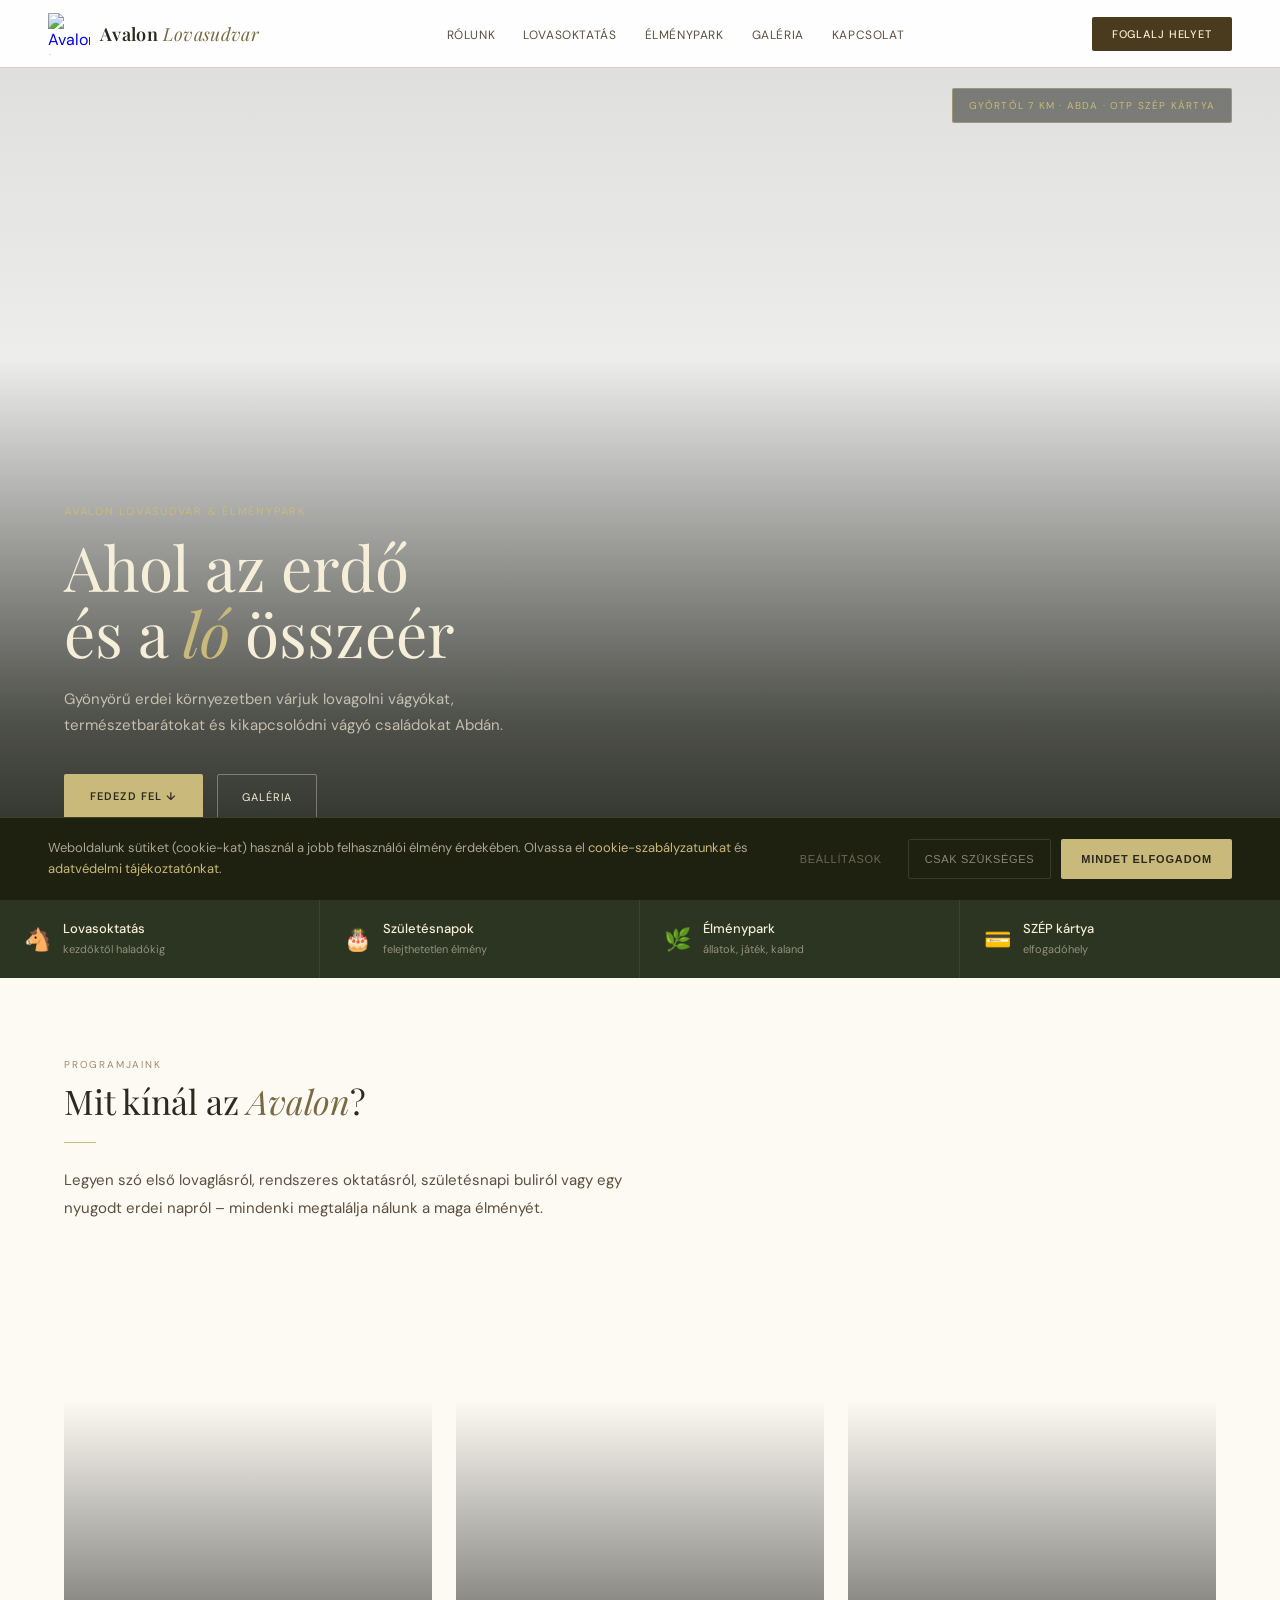
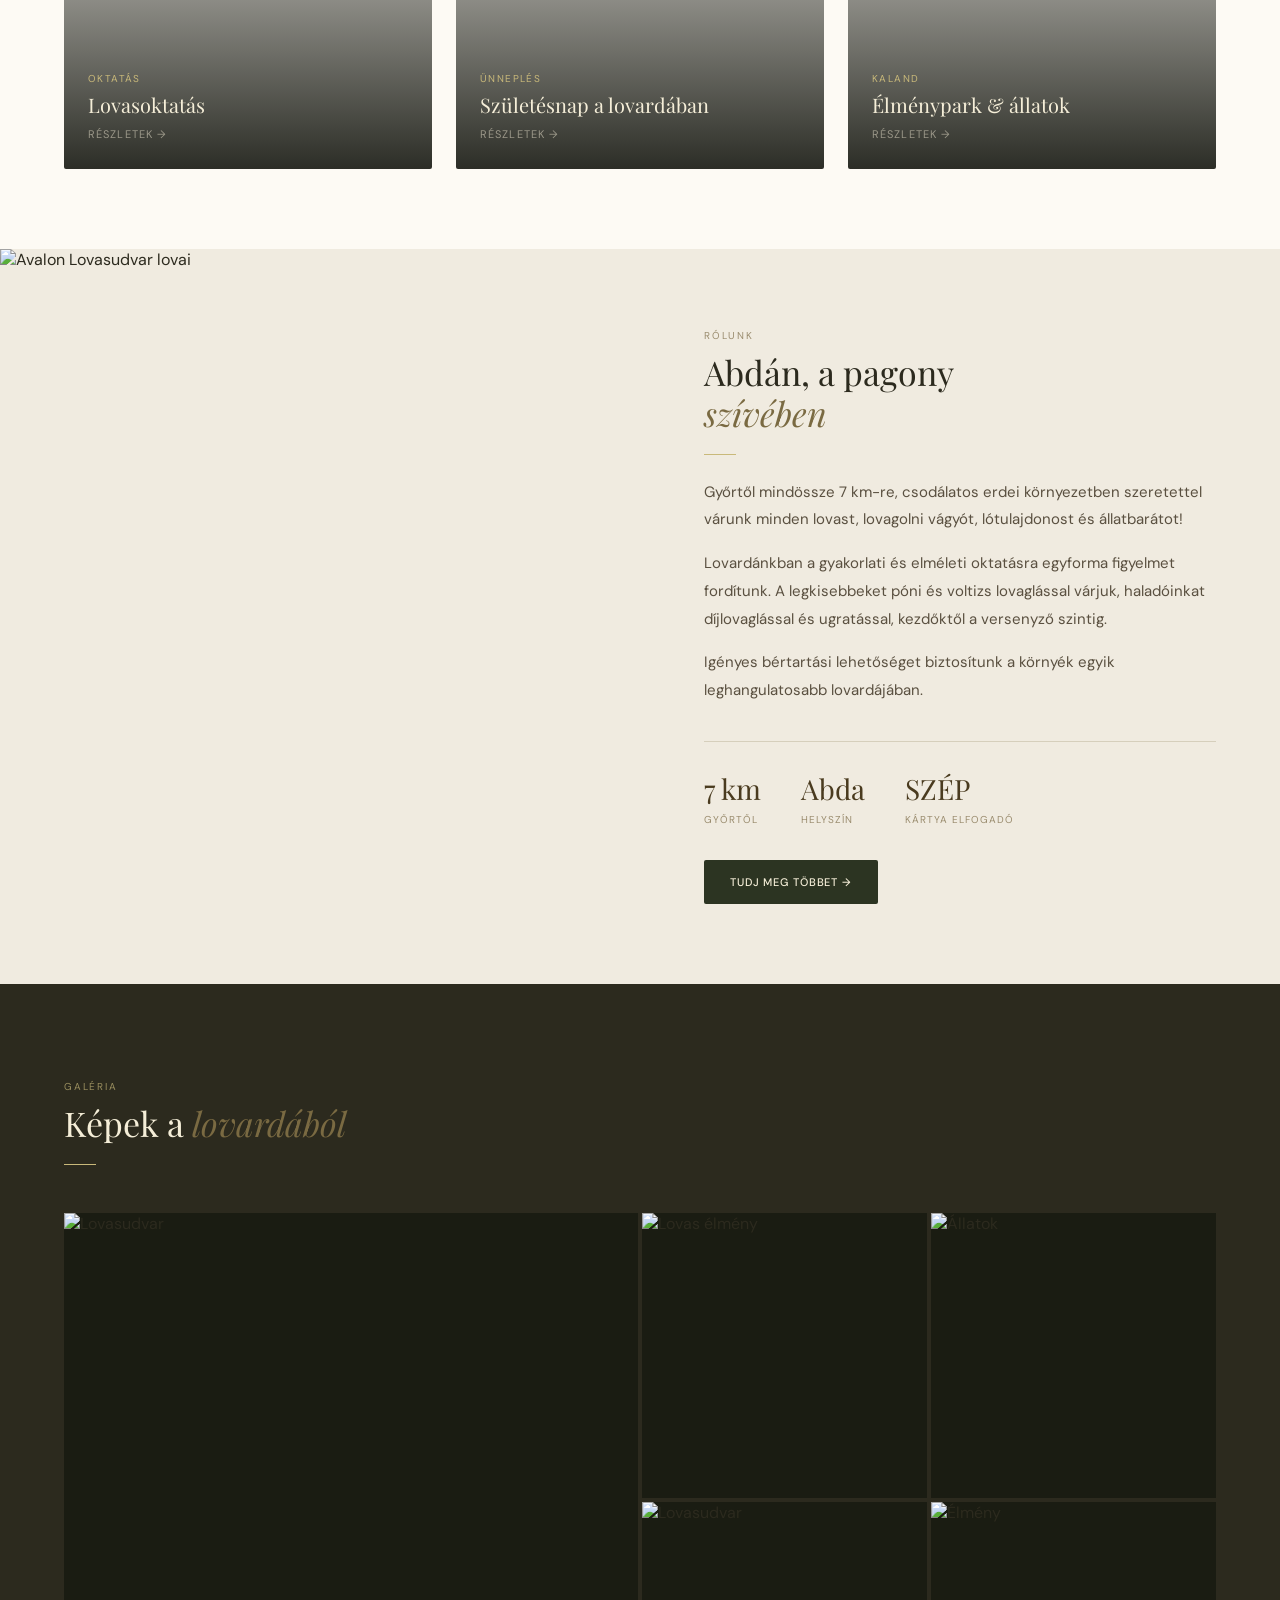
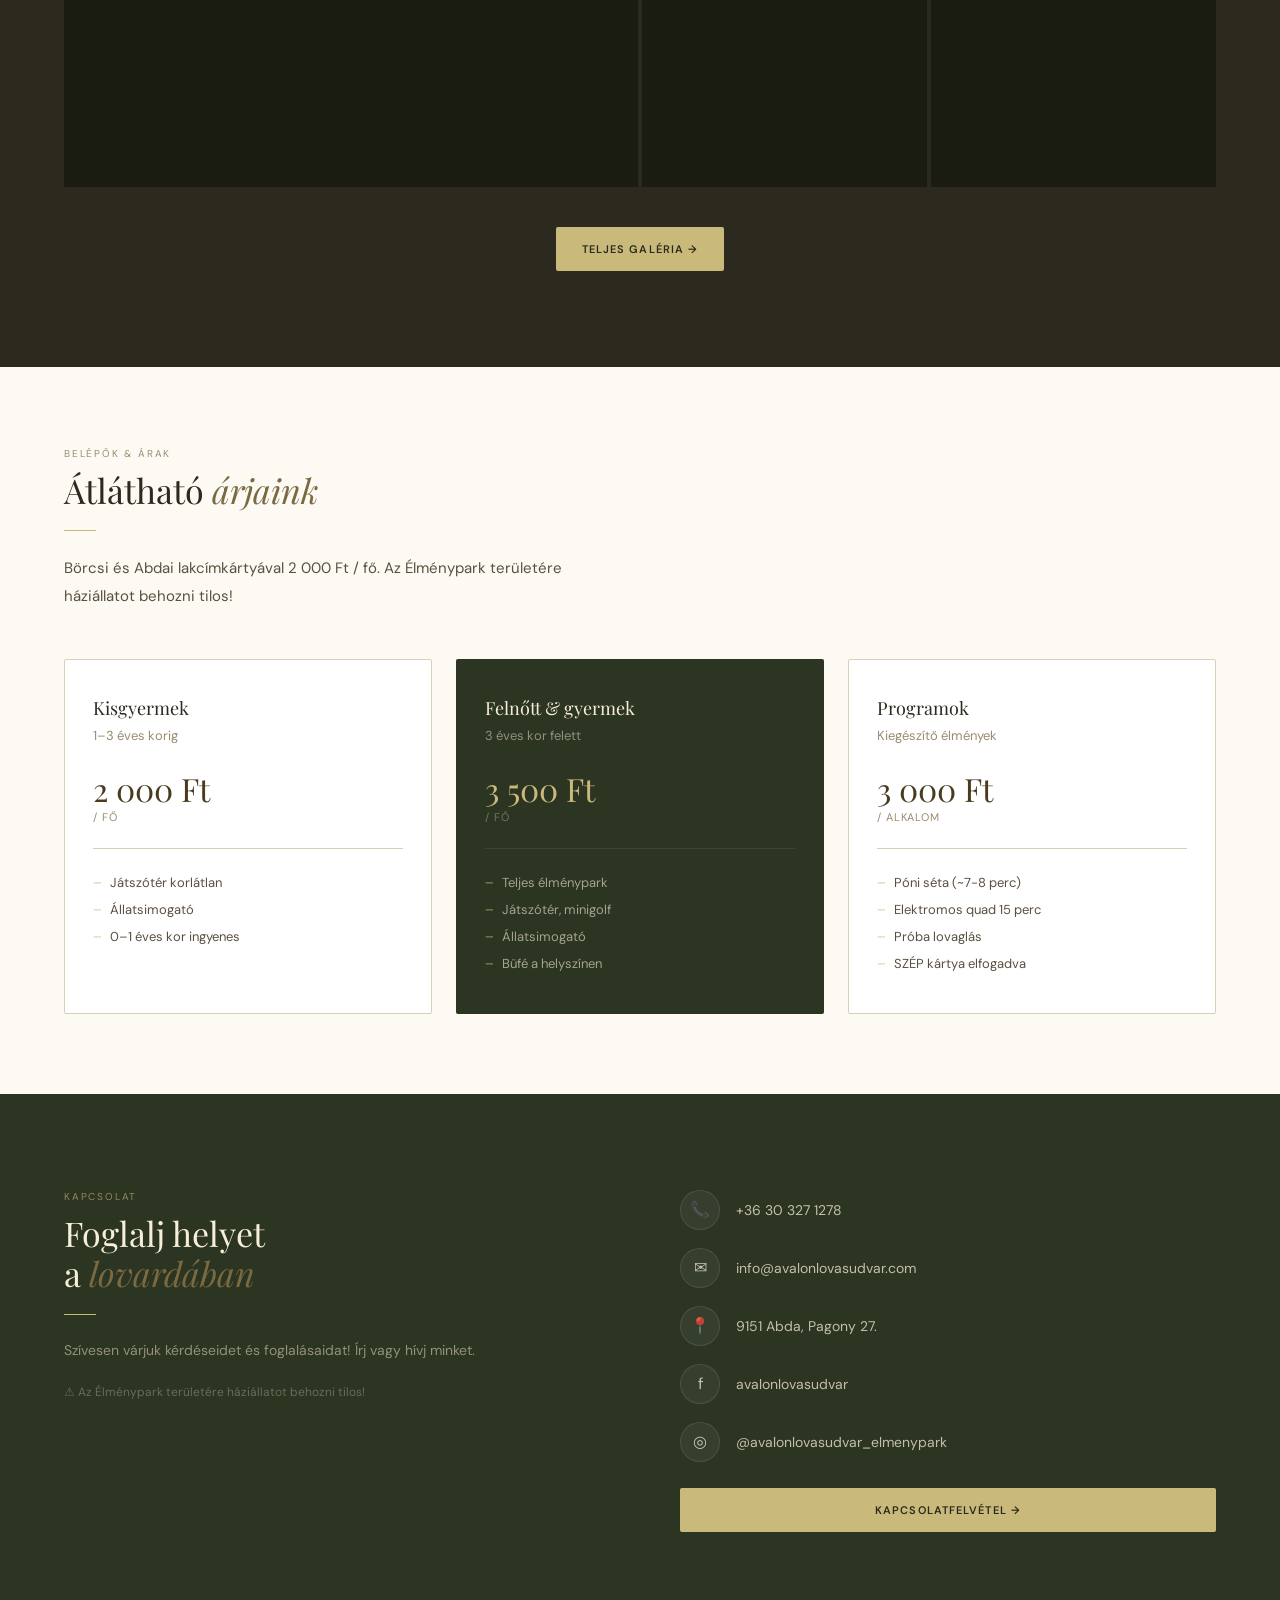
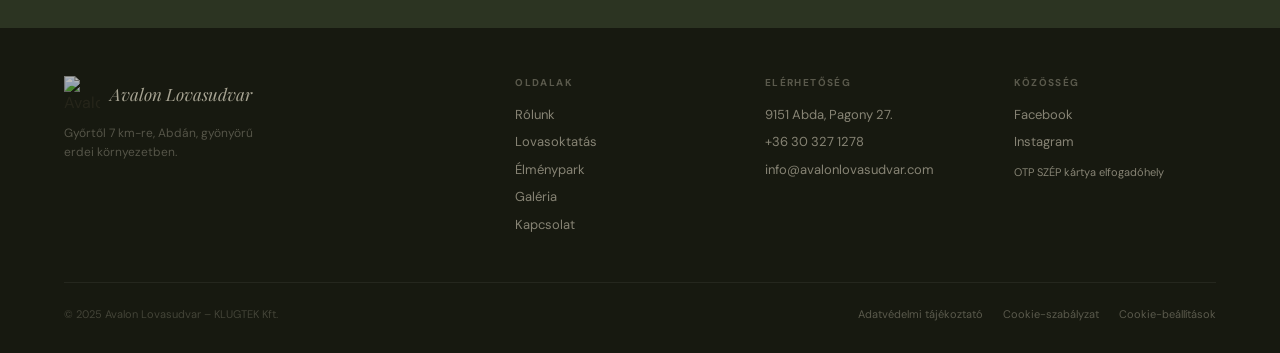
==== commit 42e6f64a: "Add: Nyári Tábor popup, Avalon logo nav+footer, mobile audit fixes, spelling corrections, cookie-sza" ====
--- a/index.html
+++ b/index.html
@@ -120,7 +120,10 @@
 <body>
 
 <nav>
-  <a href="index.html" class="nav-logo">Avalon <em>Lovasudvar</em></a>
+  <a href="index.html" class="nav-logo-wrap">
+    <img src="https://static.wixstatic.com/media/d55dbd_452b9f5e8e134b6d811be1b0debe51c1~mv2.png/v1/crop/x_180,y_124,w_588,h_555/fill/w_120,h_114,al_c,q_85,enc_avif,quality_auto/d55dbd_452b9f5e8e134b6d811be1b0debe51c1~mv2.png" alt="Avalon Lovasudvar logó" class="nav-logo-img">
+    <span class="nav-logo">Avalon <em>Lovasudvar</em></span>
+  </a>
   <ul class="nav-links" id="navLinks">
     <li><a href="rolunk.html">Rólunk</a></li>
     <li><a href="lovasoktatas.html">Lovasoktatás</a></li>
@@ -299,8 +302,11 @@
 <footer>
   <div class="footer-top">
     <div class="footer-brand">
-      <span class="footer-logo">Avalon Lovasudvar</span>
-      <span class="footer-tagline">Győrtől 7 km-re, Abdán, erdei környezetben. Lovaglás, élmény, természet.</span>
+      <div class="footer-logo-wrap">
+        <img src="https://static.wixstatic.com/media/d55dbd_452b9f5e8e134b6d811be1b0debe51c1~mv2.png/v1/crop/x_180,y_124,w_588,h_555/fill/w_120,h_114,al_c,q_85,enc_avif,quality_auto/d55dbd_452b9f5e8e134b6d811be1b0debe51c1~mv2.png" alt="Avalon logó" class="footer-logo-img">
+        <span class="footer-logo">Avalon Lovasudvar</span>
+      </div>
+      <span class="footer-tagline">Győrtől 7 km-re, Abdán, gyönyörű erdei környezetben.</span>
     </div>
     <div class="footer-col">
       <h4>Oldalak</h4>
@@ -318,17 +324,17 @@
     </div>
     <div class="footer-col">
       <h4>Közösség</h4>
-      <a href="https://www.facebook.com/avalonlovasudvar" target="_blank">Facebook</a>
-      <a href="https://www.instagram.com/avalonlovasudvar_elmenypark/" target="_blank">Instagram</a>
-      <p style="margin-top:12px;">OTP SZÉP kártya elfogadóhely</p>
+      <a href="https://www.facebook.com/avalonlovasudvar" target="_blank" rel="noopener">Facebook</a>
+      <a href="https://www.instagram.com/avalonlovasudvar_elmenypark/" target="_blank" rel="noopener">Instagram</a>
+      <p style="margin-top:12px; font-size:11px;">OTP SZÉP kártya elfogadóhely</p>
     </div>
   </div>
   <div class="footer-bottom">
     <span class="footer-copy">© 2025 Avalon Lovasudvar – KLUGTEK Kft.</span>
     <div class="footer-legal">
       <a href="adatvedelem.html">Adatvédelmi tájékoztató</a>
-      <a href="cookie.html">Cookie szabályzat</a>
-      <a href="#" id="cookieSettingsFooter">Cookie beállítások</a>
+      <a href="cookie.html">Cookie-szabályzat</a>
+      <a href="#" id="cookieSettingsFooter">Cookie-beállítások</a>
     </div>
   </div>
 </footer>
@@ -337,10 +343,10 @@
 <div id="cookie-banner" class="hidden">
   <p class="cookie-text">
     Weboldalunk sütiket (cookie-kat) használ a jobb felhasználói élmény érdekében.
-    <a href="cookie.html">Részletek</a> · <a href="adatvedelem.html">Adatvédelem</a>
+    Olvassa el <a href="cookie.html">cookie-szabályzatunkat</a> és <a href="adatvedelem.html">adatvédelmi tájékoztatónkat</a>.
   </p>
   <div class="cookie-btns">
-    <button class="cookie-settings" id="cookieSettings">Beállítások</button>
+    <button class="cookie-settings-btn" id="cookieSettings">Beállítások</button>
     <button class="cookie-decline" id="cookieDecline">Csak szükséges</button>
     <button class="cookie-accept" id="cookieAccept">Mindet elfogadom</button>
   </div>
@@ -349,30 +355,28 @@
 <!-- COOKIE MODAL -->
 <div id="cookie-modal">
   <div class="cookie-modal-box">
-    <div class="cookie-modal-header">
-      <h2>Cookie beállítások</h2>
-    </div>
+    <div class="cookie-modal-header"><h2>Cookie-beállítások</h2></div>
     <div class="cookie-modal-body">
       <div class="cookie-category">
         <div class="cookie-cat-header">
           <h3>Szükséges sütik</h3>
           <label class="toggle-wrap"><input type="checkbox" checked disabled><span class="toggle-slider"></span></label>
         </div>
-        <p class="cookie-cat-desc">Ezek a sütik elengedhetetlenek az oldal működéséhez (munkamenet-kezelés, cookie-beleegyezés tárolása). Nem tilthatók le.</p>
+        <p class="cookie-cat-desc">Ezek a sütik elengedhetetlenek az oldal működéséhez. Nem tilthatók le.</p>
       </div>
       <div class="cookie-category">
         <div class="cookie-cat-header">
           <h3>Analitikai sütik</h3>
           <label class="toggle-wrap"><input type="checkbox" id="toggleAnalytics"><span class="toggle-slider"></span></label>
         </div>
-        <p class="cookie-cat-desc">Google Analytics segítségével anonim látogatottsági statisztikát gyűjtünk, hogy az oldalt folyamatosan fejleszthessük.</p>
+        <p class="cookie-cat-desc">Google Analytics – anonim látogatottsági statisztikák gyűjtése az oldal fejlesztéséhez.</p>
       </div>
       <div class="cookie-category">
         <div class="cookie-cat-header">
           <h3>Marketing sütik</h3>
           <label class="toggle-wrap"><input type="checkbox" id="toggleMarketing"><span class="toggle-slider"></span></label>
         </div>
-        <p class="cookie-cat-desc">Facebook és közösségi média sütik, amelyek lehetővé teszik a személyre szabott hirdetések megjelenítését.</p>
+        <p class="cookie-cat-desc">Facebook és közösségi média sütik személyre szabott hirdetésekhez.</p>
       </div>
     </div>
     <div class="cookie-modal-footer">
@@ -388,6 +392,57 @@
   <img id="lightboxImg" src="" alt="">
 </div>
 
+<div id="tabor-modal">
+  <div class="tabor-box">
+    <button class="tabor-close" id="taborClose" aria-label="Bezárás">✕</button>
+    <div class="tabor-body">
+      <div class="tabor-logo">
+        <img src="https://static.wixstatic.com/media/d55dbd_452b9f5e8e134b6d811be1b0debe51c1~mv2.png/v1/crop/x_180,y_124,w_588,h_555/fill/w_120,h_114,al_c,q_85,enc_avif,quality_auto/d55dbd_452b9f5e8e134b6d811be1b0debe51c1~mv2.png" alt="Avalon logó">
+        <span class="tabor-logo-text">Avalon <em>Lovasudvar</em></span>
+      </div>
+      <p class="tabor-title">Nyári <strong>Tábor</strong></p>
+      <p class="tabor-sub">Az Avalon Lovasudvar és Élményparkban – Abda, 2025</p>
+      <div class="tabor-price-row">
+        <div class="tabor-price-card">
+          <p class="tabor-price-label">Tábor ára</p>
+          <p class="tabor-price-val">85 000 Ft</p>
+          <p style="font-size:11px;color:rgba(245,238,216,0.4);margin-top:2px;">/ 5 nap</p>
+        </div>
+        <div class="tabor-price-card">
+          <p class="tabor-price-label">Napi jegy</p>
+          <p class="tabor-price-val">20 000 Ft</p>
+          <p style="font-size:11px;color:rgba(245,238,216,0.4);margin-top:2px;">/ nap</p>
+        </div>
+      </div>
+      <div class="tabor-turnusok">
+        <h4>Turnusok 2025-ben</h4>
+        <p>Június 22–26. &nbsp;·&nbsp; Július 6–10. &nbsp;·&nbsp; Július 13–17.<br>Július 20–24. &nbsp;·&nbsp; Július 27–31. &nbsp;·&nbsp; Augusztus 3–7.<br>Augusztus 10–14.</p>
+      </div>
+      <div class="tabor-features">
+        <div class="tabor-feat">
+          <div class="tabor-feat-icon">🍽️</div>
+          <p class="tabor-feat-label">Napközis ellátás<br>3× étkezés<br>Korlátlan innivaló</p>
+        </div>
+        <div class="tabor-feat">
+          <div class="tabor-feat-icon">🐴</div>
+          <p class="tabor-feat-label">Lovas<br>foglalkozás</p>
+        </div>
+        <div class="tabor-feat">
+          <div class="tabor-feat-icon">🎨</div>
+          <p class="tabor-feat-label">Elméleti oktatás<br>Kézműves foglalkozás<br>Kisállat-gondozás</p>
+        </div>
+      </div>
+      <div class="tabor-cta-row">
+        <a href="kapcsolat.html" class="btn-gold" id="taborCta">Érdeklődöm →</a>
+        <a href="tel:+36303271278" class="btn-outline">+36 30 327 1278</a>
+      </div>
+      <label class="tabor-dont-show">
+        <input type="checkbox" id="taborDontShow">
+        <span>Ne jelenjen meg újra</span>
+      </label>
+    </div>
+  </div>
+</div>
 <script src="shared.js"></script>
 <script>
 // Hero
--- a/shared.css
+++ b/shared.css
@@ -1,4 +1,3 @@
-/* ── SHARED STYLES ── */
 @import url('https://fonts.googleapis.com/css2?family=Playfair+Display:ital,wght@0,400;0,600;1,400&family=DM+Sans:wght@300;400;500&display=swap');
 
 *, *::before, *::after { box-sizing: border-box; margin: 0; padding: 0; }
@@ -30,17 +29,19 @@
   backdrop-filter: blur(8px);
   border-bottom: 0.5px solid var(--border);
 }
-.nav-logo { font-family: 'Playfair Display', serif; font-size: 20px; font-weight: 600; color: var(--ink); text-decoration: none; letter-spacing: 0.02em; }
+.nav-logo-wrap { display: flex; align-items: center; gap: 10px; text-decoration: none; }
+.nav-logo-img { width: 42px; height: 42px; object-fit: contain; }
+.nav-logo { font-family: 'Playfair Display', serif; font-size: 18px; font-weight: 600; color: var(--ink); letter-spacing: 0.02em; }
 .nav-logo em { font-style: italic; font-weight: 400; color: #7A6A42; }
-.nav-links { display: flex; gap: 32px; list-style: none; }
-.nav-links a { font-size: 12px; font-weight: 400; color: var(--ink-mid); text-decoration: none; letter-spacing: 0.06em; text-transform: uppercase; transition: color 0.2s; }
+.nav-links { display: flex; gap: 28px; list-style: none; }
+.nav-links a { font-size: 12px; font-weight: 400; color: var(--ink-mid); text-decoration: none; letter-spacing: 0.05em; text-transform: uppercase; transition: color 0.2s; }
 .nav-links a:hover, .nav-links a.active { color: var(--ink); }
-.nav-cta { background: var(--bark); color: var(--cream); font-size: 11px; font-weight: 500; letter-spacing: 0.08em; text-transform: uppercase; padding: 10px 20px; border: none; border-radius: 2px; cursor: pointer; text-decoration: none; transition: background 0.2s; }
+.nav-cta { background: var(--bark); color: var(--cream); font-size: 11px; font-weight: 500; letter-spacing: 0.08em; text-transform: uppercase; padding: 10px 20px; border: none; border-radius: 2px; cursor: pointer; text-decoration: none; transition: background 0.2s; white-space: nowrap; }
 .nav-cta:hover { background: #3a2e18; }
 .nav-toggle { display: none; flex-direction: column; gap: 5px; cursor: pointer; background: none; border: none; padding: 4px; }
 .nav-toggle span { display: block; width: 22px; height: 1.5px; background: var(--ink); transition: all 0.3s; }
 
-/* ── PAGE HERO (subpages) ── */
+/* ── PAGE HERO (aloldalak) ── */
 .page-hero {
   height: 340px; display: flex; align-items: flex-end;
   position: relative; overflow: hidden; margin-top: 68px;
@@ -52,7 +53,7 @@
 .page-hero-title { font-family: 'Playfair Display', serif; font-size: clamp(28px,4vw,44px); font-weight: 400; color: var(--cream); line-height: 1.1; }
 .page-hero-title em { font-style: italic; color: var(--gold); }
 
-/* ── SECTION BASE ── */
+/* ── SECTION ── */
 section { padding: 80px 64px; }
 .section-label { font-size: 10px; letter-spacing: 0.18em; text-transform: uppercase; color: var(--ink-light); margin-bottom: 10px; }
 .section-title { font-family: 'Playfair Display', serif; font-size: clamp(24px,3vw,34px); font-weight: 400; color: var(--ink); line-height: 1.2; margin-bottom: 20px; }
@@ -72,14 +73,16 @@
 footer { background: #171910; padding: 48px 64px 32px; }
 .footer-top { display: grid; grid-template-columns: 2fr 1fr 1fr 1fr; gap: 48px; margin-bottom: 40px; }
 .footer-brand { display: flex; flex-direction: column; gap: 12px; }
-.footer-logo { font-family: 'Playfair Display', serif; font-size: 18px; color: rgba(245,238,216,0.7); font-style: italic; }
-.footer-tagline { font-size: 12px; color: rgba(245,238,216,0.3); line-height: 1.6; max-width: 220px; }
-.footer-col h4 { font-size: 10px; letter-spacing: 0.14em; text-transform: uppercase; color: rgba(245,238,216,0.35); margin-bottom: 16px; }
+.footer-logo-wrap { display: flex; align-items: center; gap: 10px; }
+.footer-logo-img { width: 36px; height: 36px; object-fit: contain; opacity: 0.7; }
+.footer-logo { font-family: 'Playfair Display', serif; font-size: 17px; color: rgba(245,238,216,0.65); font-style: italic; }
+.footer-tagline { font-size: 12px; color: rgba(245,238,216,0.28); line-height: 1.6; max-width: 220px; }
+.footer-col h4 { font-size: 10px; letter-spacing: 0.14em; text-transform: uppercase; color: rgba(245,238,216,0.3); margin-bottom: 16px; }
 .footer-col a, .footer-col p { display: block; font-size: 13px; color: rgba(245,238,216,0.5); text-decoration: none; margin-bottom: 8px; line-height: 1.5; }
 .footer-col a:hover { color: rgba(245,238,216,0.8); }
 .footer-bottom { border-top: 0.5px solid rgba(255,255,255,0.06); padding-top: 24px; display: flex; justify-content: space-between; align-items: center; flex-wrap: wrap; gap: 12px; }
 .footer-copy { font-size: 11px; color: rgba(245,238,216,0.2); }
-.footer-legal { display: flex; gap: 20px; }
+.footer-legal { display: flex; gap: 20px; flex-wrap: wrap; }
 .footer-legal a { font-size: 11px; color: rgba(245,238,216,0.3); text-decoration: none; }
 .footer-legal a:hover { color: rgba(245,238,216,0.6); }
 
@@ -90,8 +93,8 @@
   padding: 20px 48px; display: flex; align-items: center; gap: 24px;
   flex-wrap: wrap; transform: translateY(0); transition: transform 0.4s ease;
 }
-#cookie-banner.hidden { transform: translateY(110%); }
-.cookie-text { flex: 1; min-width: 260px; font-size: 13px; color: rgba(245,238,216,0.65); line-height: 1.6; }
+#cookie-banner.hidden { transform: translateY(110%); pointer-events: none; }
+.cookie-text { flex: 1; min-width: 220px; font-size: 13px; color: rgba(245,238,216,0.65); line-height: 1.6; }
 .cookie-text a { color: var(--gold); text-decoration: none; }
 .cookie-text a:hover { text-decoration: underline; }
 .cookie-btns { display: flex; gap: 10px; flex-shrink: 0; flex-wrap: wrap; }
@@ -99,29 +102,26 @@
 .cookie-accept:hover { background: var(--gold-light); }
 .cookie-decline { background: transparent; color: rgba(245,238,216,0.5); font-size: 11px; letter-spacing: 0.06em; text-transform: uppercase; padding: 10px 16px; border: 1px solid rgba(255,255,255,0.12); border-radius: 2px; cursor: pointer; white-space: nowrap; }
 .cookie-decline:hover { color: rgba(245,238,216,0.8); border-color: rgba(255,255,255,0.25); }
-.cookie-settings { background: transparent; color: rgba(245,238,216,0.35); font-size: 11px; letter-spacing: 0.06em; text-transform: uppercase; padding: 10px 16px; border: none; cursor: pointer; white-space: nowrap; }
-.cookie-settings:hover { color: rgba(245,238,216,0.6); }
+.cookie-settings-btn { background: transparent; color: rgba(245,238,216,0.35); font-size: 11px; letter-spacing: 0.06em; text-transform: uppercase; padding: 10px 16px; border: none; cursor: pointer; white-space: nowrap; }
+.cookie-settings-btn:hover { color: rgba(245,238,216,0.6); }
 
 /* ── COOKIE MODAL ── */
 #cookie-modal {
   display: none; position: fixed; inset: 0; z-index: 10000;
-  background: rgba(10,12,8,0.8); align-items: center; justify-content: center; padding: 20px;
+  background: rgba(10,12,8,0.82); align-items: center; justify-content: center; padding: 20px;
 }
 #cookie-modal.open { display: flex; }
-.cookie-modal-box {
-  background: #fff; border-radius: 2px; max-width: 560px; width: 100%;
-  max-height: 90vh; overflow-y: auto;
-}
+.cookie-modal-box { background: #fff; border-radius: 2px; max-width: 520px; width: 100%; max-height: 90vh; overflow-y: auto; }
 .cookie-modal-header { padding: 28px 32px 20px; border-bottom: 0.5px solid var(--border); }
-.cookie-modal-header h2 { font-family: 'Playfair Display', serif; font-size: 22px; font-weight: 400; }
-.cookie-modal-body { padding: 24px 32px; }
-.cookie-category { padding: 20px 0; border-bottom: 0.5px solid var(--border); }
+.cookie-modal-header h2 { font-family: 'Playfair Display', serif; font-size: 20px; font-weight: 400; }
+.cookie-modal-body { padding: 20px 32px; }
+.cookie-category { padding: 18px 0; border-bottom: 0.5px solid var(--border); }
 .cookie-category:last-child { border-bottom: none; }
 .cookie-cat-header { display: flex; justify-content: space-between; align-items: center; margin-bottom: 8px; }
 .cookie-cat-header h3 { font-size: 14px; font-weight: 500; }
 .cookie-cat-desc { font-size: 13px; color: var(--ink-mid); line-height: 1.6; }
 .toggle-wrap { position: relative; width: 44px; height: 24px; flex-shrink: 0; }
-.toggle-wrap input { opacity: 0; width: 0; height: 0; }
+.toggle-wrap input { opacity: 0; width: 0; height: 0; position: absolute; }
 .toggle-slider { position: absolute; inset: 0; background: #D6CFBC; border-radius: 12px; cursor: pointer; transition: background 0.2s; }
 .toggle-slider::before { content: ''; position: absolute; width: 18px; height: 18px; left: 3px; top: 3px; background: white; border-radius: 50%; transition: transform 0.2s; }
 input:checked + .toggle-slider { background: var(--forest-mid); }
@@ -129,18 +129,103 @@
 input:disabled + .toggle-slider { opacity: 0.5; cursor: not-allowed; }
 .cookie-modal-footer { padding: 20px 32px; border-top: 0.5px solid var(--border); display: flex; gap: 10px; justify-content: flex-end; }
 
+/* ── NYÁRI TÁBOR POP-UP ── */
+#tabor-modal {
+  display: none; position: fixed; inset: 0; z-index: 10001;
+  background: rgba(10,12,8,0.75); align-items: center; justify-content: center; padding: 20px;
+}
+#tabor-modal.open { display: flex; }
+.tabor-box {
+  background: #fff; border-radius: 4px; max-width: 560px; width: 100%;
+  max-height: 92vh; overflow-y: auto; position: relative;
+  box-shadow: 0 24px 64px rgba(0,0,0,0.4);
+}
+.tabor-close {
+  position: absolute; top: 14px; right: 14px; z-index: 2;
+  width: 32px; height: 32px; border-radius: 50%;
+  background: rgba(0,0,0,0.35); color: #fff; font-size: 16px;
+  border: none; cursor: pointer; display: flex; align-items: center; justify-content: center;
+  transition: background 0.2s;
+}
+.tabor-close:hover { background: rgba(0,0,0,0.6); }
+.tabor-img-wrap { position: relative; overflow: hidden; }
+.tabor-img-wrap img { width: 100%; display: block; }
+.tabor-body { padding: 28px 32px 32px; }
+.tabor-logo { display: flex; align-items: center; gap: 10px; margin-bottom: 20px; }
+.tabor-logo img { width: 48px; height: 48px; object-fit: contain; }
+.tabor-logo-text { font-family: 'Playfair Display', serif; font-size: 16px; font-weight: 600; color: var(--ink); }
+.tabor-logo-text em { font-style: italic; font-weight: 400; color: #7A6A42; }
+.tabor-title { font-family: 'Playfair Display', serif; font-size: 28px; font-weight: 400; color: var(--ink); line-height: 1.15; margin-bottom: 6px; }
+.tabor-title strong { font-weight: 600; color: var(--bark); display: block; font-size: 36px; }
+.tabor-sub { font-size: 13px; color: var(--ink-light); margin-bottom: 20px; }
+.tabor-price-row { display: flex; gap: 16px; margin-bottom: 20px; flex-wrap: wrap; }
+.tabor-price-card { flex: 1; min-width: 120px; background: var(--forest-dark); border-radius: 3px; padding: 14px 16px; }
+.tabor-price-label { font-size: 10px; letter-spacing: 0.1em; text-transform: uppercase; color: rgba(245,238,216,0.45); margin-bottom: 4px; }
+.tabor-price-val { font-family: 'Playfair Display', serif; font-size: 22px; color: var(--gold); }
+.tabor-features { display: grid; grid-template-columns: repeat(3,1fr); gap: 12px; margin-bottom: 24px; }
+.tabor-feat { text-align: center; padding: 14px 8px; background: var(--cream-bg); border-radius: 3px; }
+.tabor-feat-icon { font-size: 22px; margin-bottom: 6px; }
+.tabor-feat-label { font-size: 11px; color: var(--ink-mid); line-height: 1.4; }
+.tabor-turnusok { background: #FFF8EC; border: 0.5px solid #E8D08A; border-radius: 3px; padding: 14px 16px; margin-bottom: 20px; }
+.tabor-turnusok h4 { font-size: 11px; letter-spacing: 0.1em; text-transform: uppercase; color: var(--bark); margin-bottom: 8px; }
+.tabor-turnusok p { font-size: 13px; color: var(--ink-mid); line-height: 1.7; }
+.tabor-cta-row { display: flex; gap: 10px; flex-wrap: wrap; }
+.tabor-cta-row .btn-gold { flex: 1; text-align: center; }
+.tabor-dont-show { display: flex; align-items: center; gap: 8px; margin-top: 14px; cursor: pointer; }
+.tabor-dont-show input { cursor: pointer; }
+.tabor-dont-show span { font-size: 12px; color: var(--ink-light); }
+
 /* ── MOBILE ── */
 @media (max-width: 768px) {
-  nav { padding: 0 20px; }
-  .nav-links { display: none; position: fixed; top: 68px; left: 0; right: 0; background: rgba(255,255,255,0.98); flex-direction: column; padding: 24px; gap: 20px; border-bottom: 0.5px solid var(--border); }
+  nav { padding: 0 16px; }
+  .nav-logo { font-size: 15px; }
+  .nav-links { display: none; position: fixed; top: 68px; left: 0; right: 0; background: rgba(255,255,255,0.99); flex-direction: column; padding: 20px 24px; gap: 18px; border-bottom: 0.5px solid var(--border); z-index: 99; }
   .nav-links.open { display: flex; }
   .nav-cta { display: none; }
   .nav-toggle { display: flex; }
-  section { padding: 60px 24px; }
-  .page-hero { height: 260px; }
-  .page-hero-content { padding: 32px 24px; }
-  footer { padding: 40px 24px 24px; }
-  .footer-top { grid-template-columns: 1fr 1fr; gap: 32px; }
-  .footer-bottom { flex-direction: column; align-items: flex-start; }
-  #cookie-banner { padding: 16px 20px; }
-}
+  section { padding: 56px 20px; }
+  .page-hero { height: 240px; }
+  .page-hero-content { padding: 28px 20px; }
+  footer { padding: 40px 20px 24px; }
+  .footer-top { grid-template-columns: 1fr 1fr; gap: 28px; }
+  .footer-bottom { flex-direction: column; align-items: flex-start; gap: 10px; }
+  #cookie-banner { padding: 14px 16px; gap: 12px; }
+  .tabor-box { max-height: 88vh; }
+  .tabor-body { padding: 20px 20px 24px; }
+  .tabor-title strong { font-size: 28px; }
+  .tabor-features { grid-template-columns: repeat(3,1fr); gap: 8px; }
+}
+
+@media (max-width: 400px) {
+  .tabor-features { grid-template-columns: 1fr; }
+  .tabor-price-row { flex-direction: column; }
+  .footer-top { grid-template-columns: 1fr; }
+}
+
+/* ── EXTRA MOBILE FIXES (audit) ── */
+img { max-width: 100%; height: auto; }
+* { -webkit-tap-highlight-color: transparent; }
+
+/* Touch-friendly tap targets */
+.nav-links a { padding: 4px 0; }
+.cookie-accept, .cookie-decline, .cookie-settings-btn { min-height: 40px; }
+.btn-gold, .btn-dark, .btn-outline { min-height: 44px; line-height: 44px; padding-top: 0; padding-bottom: 0; }
+
+/* Prevent horizontal scroll */
+body { max-width: 100vw; overflow-x: hidden; }
+
+/* Tabor modal mobile */
+@media (max-width: 540px) {
+  .tabor-box { border-radius: 0; max-height: 100dvh; }
+  #tabor-modal { padding: 0; align-items: flex-end; }
+  .tabor-features { grid-template-columns: repeat(3,1fr); }
+  nav { height: 60px; }
+  .page-hero { margin-top: 60px; }
+  .hero-content { padding: 0 20px 48px !important; }
+}
+
+/* Focus styles for accessibility */
+a:focus-visible, button:focus-visible, input:focus-visible, select:focus-visible, textarea:focus-visible {
+  outline: 2px solid var(--gold);
+  outline-offset: 2px;
+}
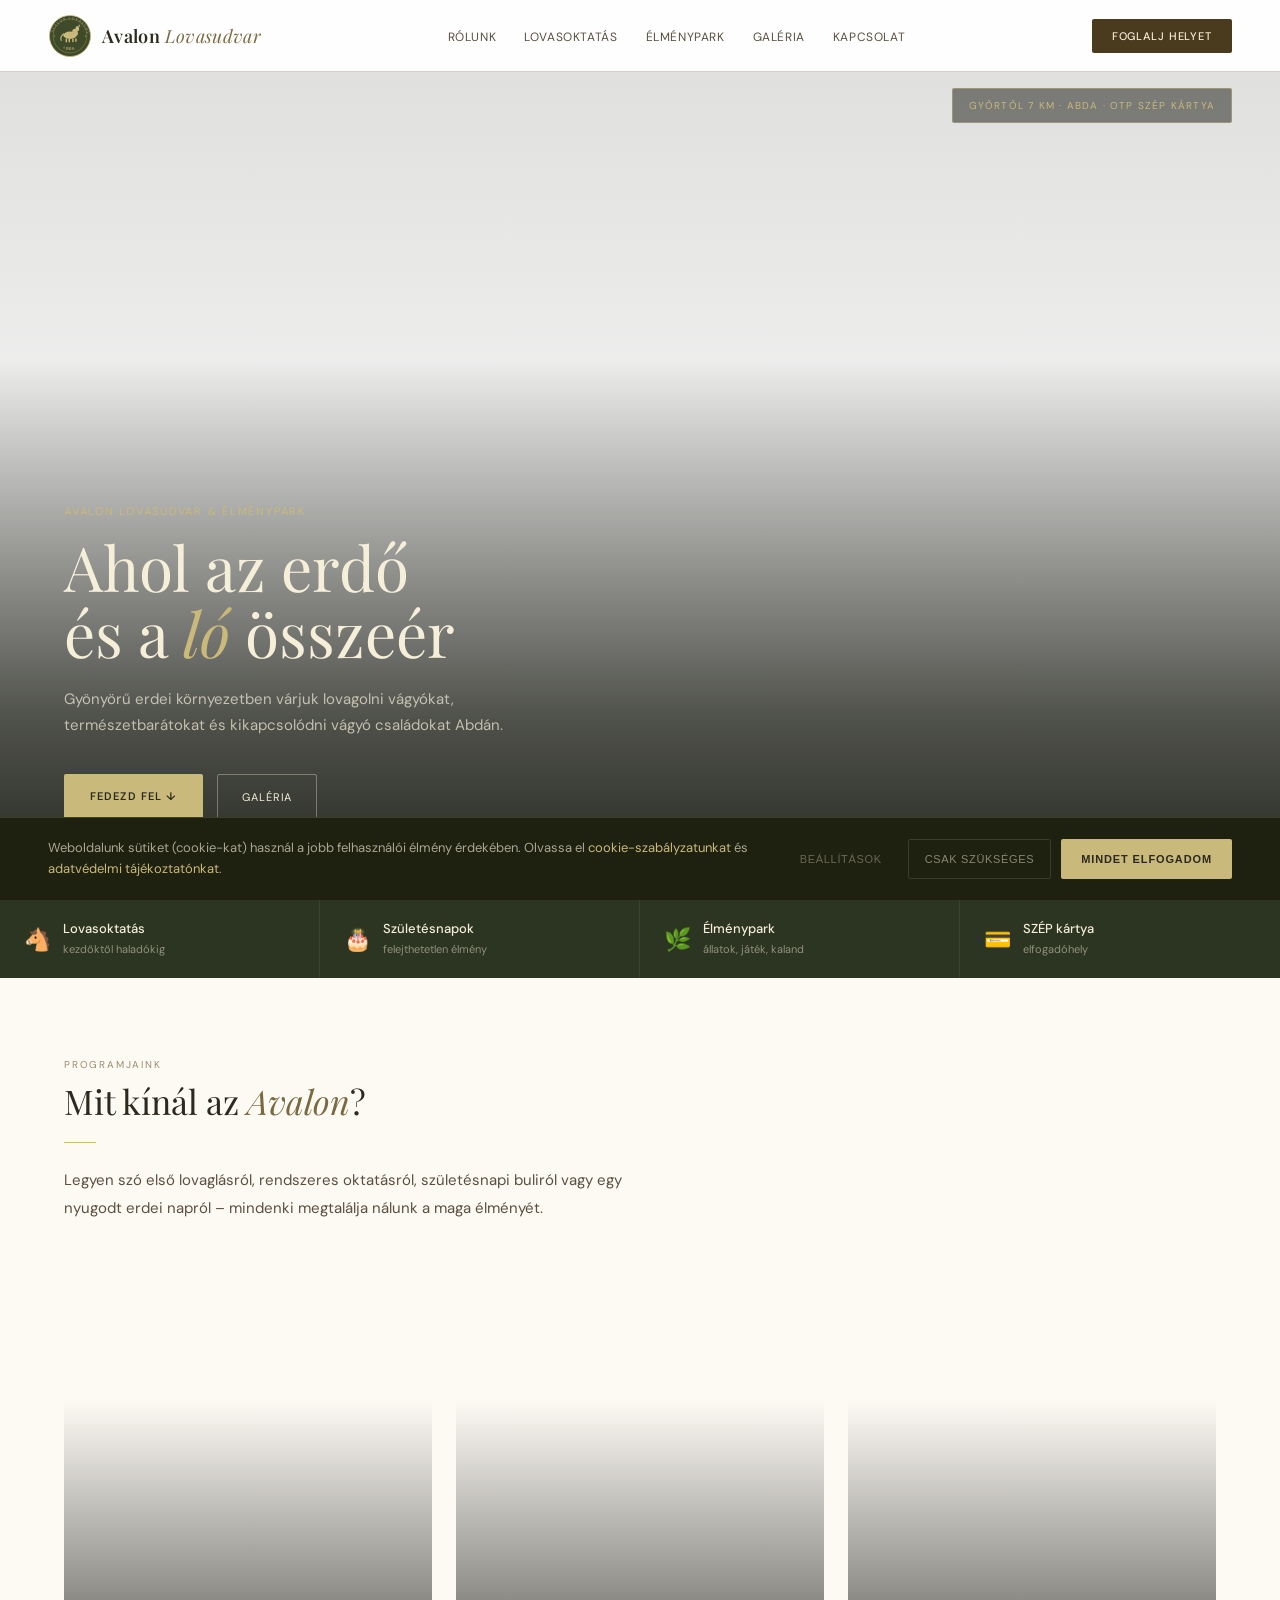
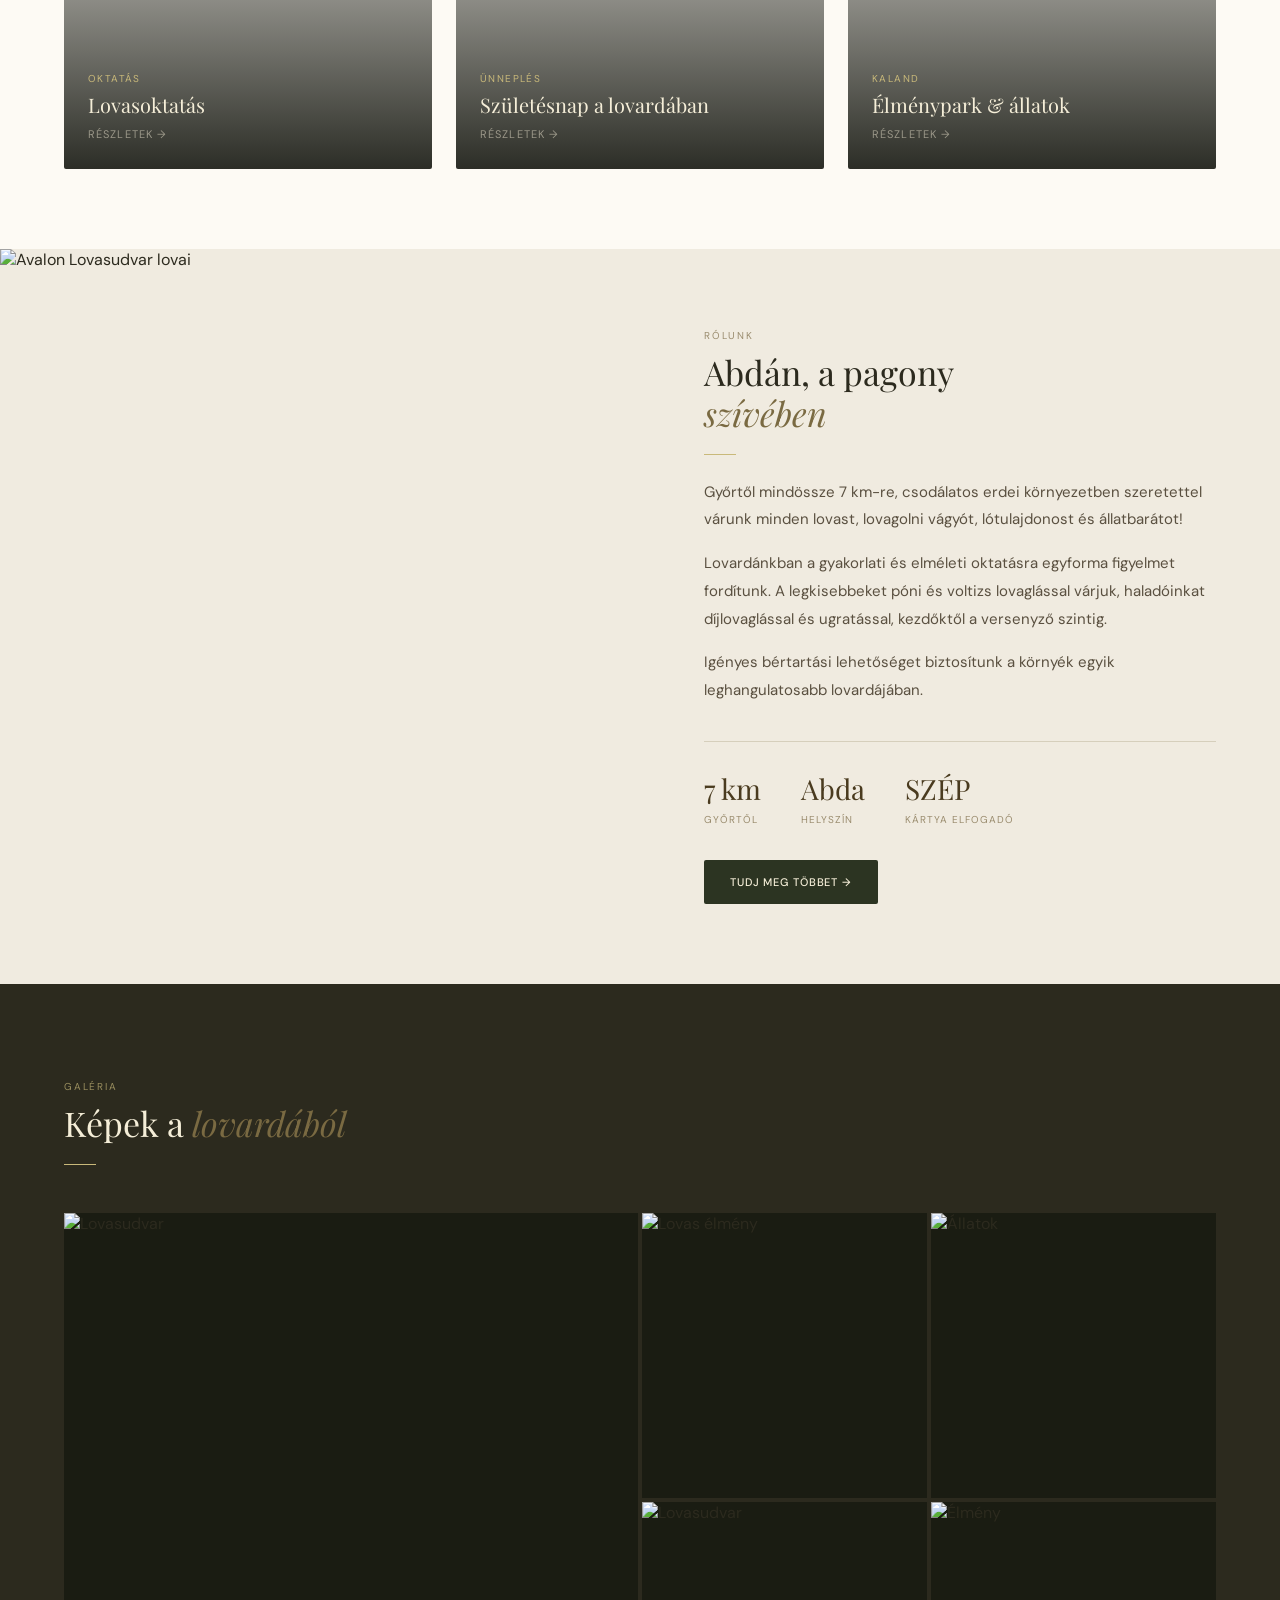
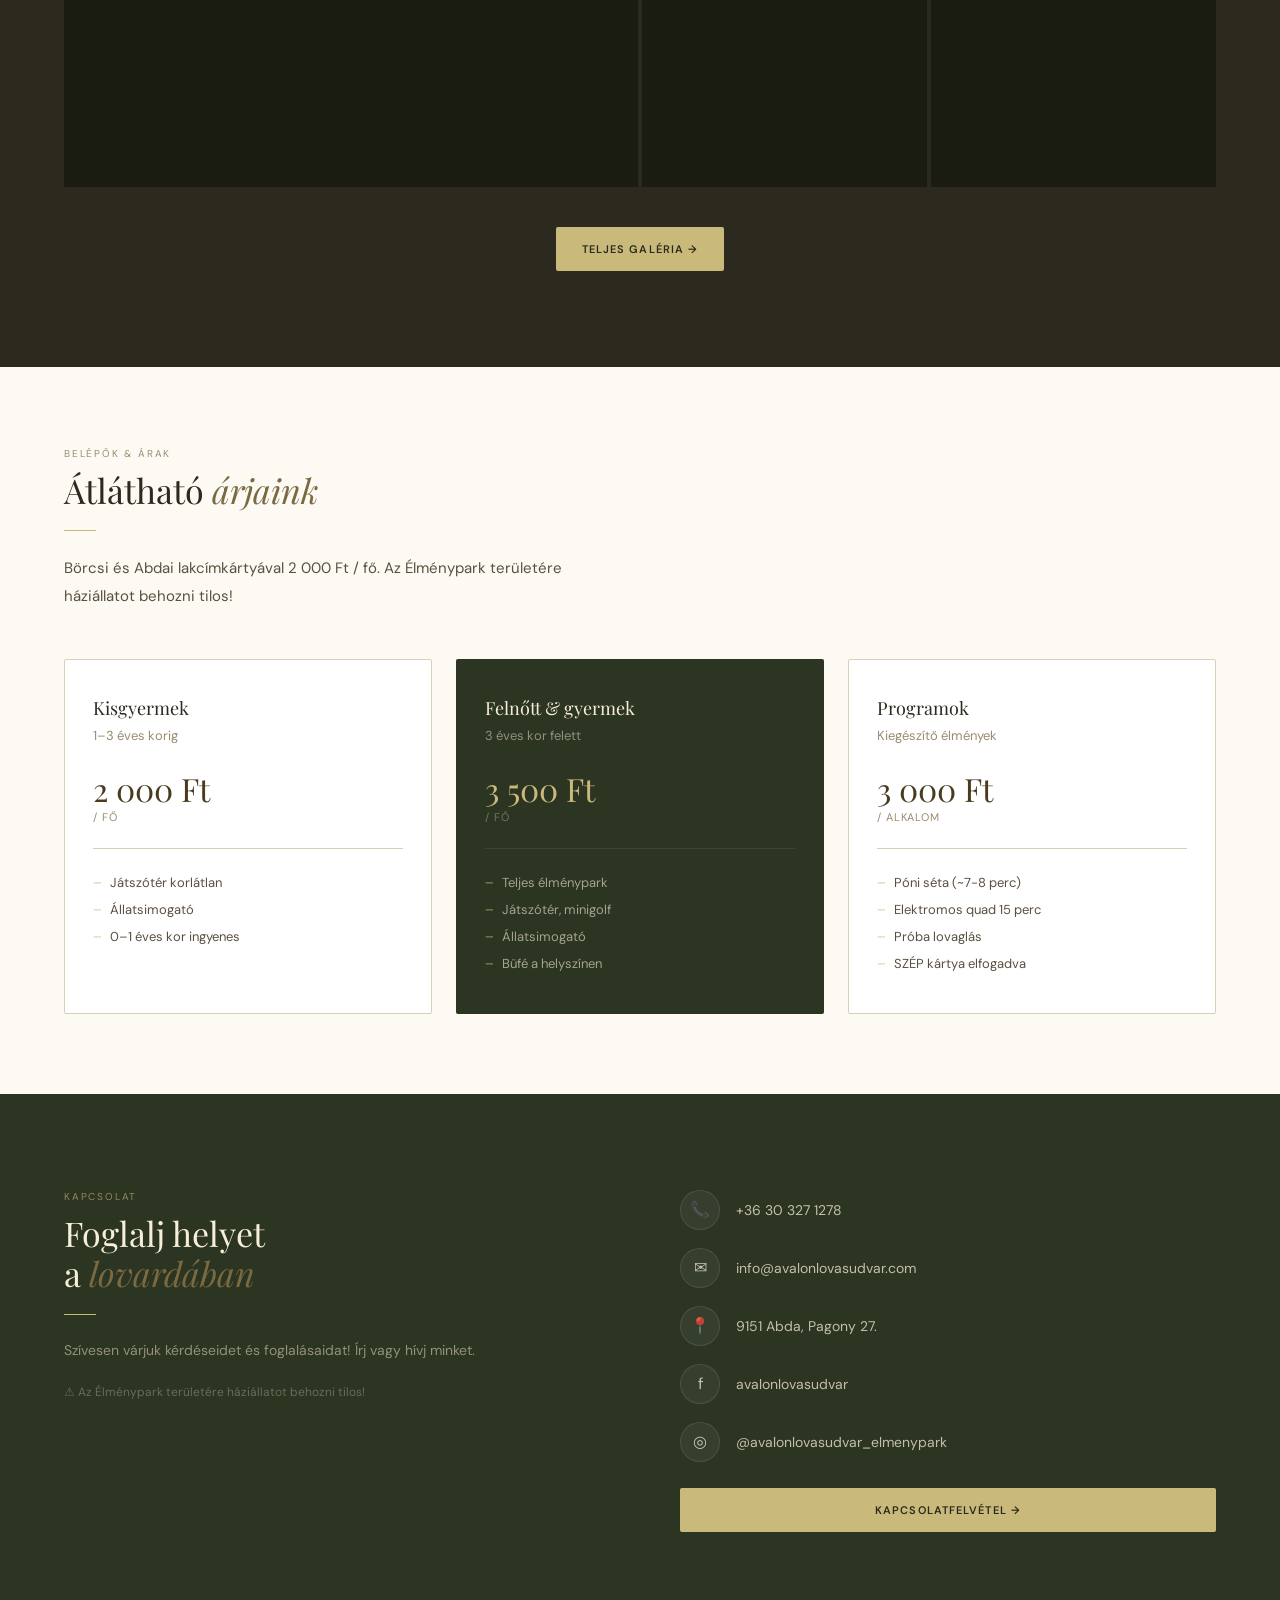
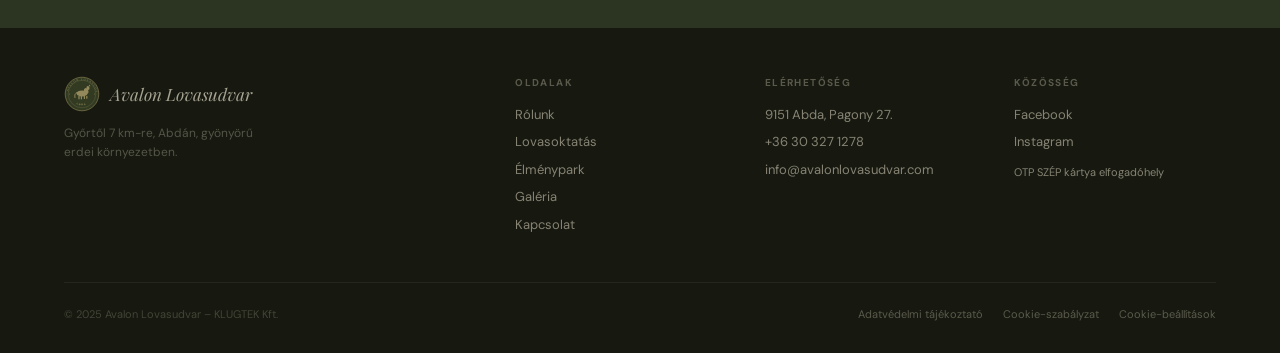
==== commit 0d8cafd9: "Fix: SVG logo (no Wix hotlink block), tabor popup with hero image, logo in nav+footer+popup" ====
--- a/index.html
+++ b/index.html
@@ -121,7 +121,7 @@
 
 <nav>
   <a href="index.html" class="nav-logo-wrap">
-    <img src="https://static.wixstatic.com/media/d55dbd_452b9f5e8e134b6d811be1b0debe51c1~mv2.png/v1/crop/x_180,y_124,w_588,h_555/fill/w_120,h_114,al_c,q_85,enc_avif,quality_auto/d55dbd_452b9f5e8e134b6d811be1b0debe51c1~mv2.png" alt="Avalon Lovasudvar logó" class="nav-logo-img">
+    <img src="logo.svg" alt="Avalon Lovasudvar logó" class="nav-logo-img">
     <span class="nav-logo">Avalon <em>Lovasudvar</em></span>
   </a>
   <ul class="nav-links" id="navLinks">
@@ -303,7 +303,7 @@
   <div class="footer-top">
     <div class="footer-brand">
       <div class="footer-logo-wrap">
-        <img src="https://static.wixstatic.com/media/d55dbd_452b9f5e8e134b6d811be1b0debe51c1~mv2.png/v1/crop/x_180,y_124,w_588,h_555/fill/w_120,h_114,al_c,q_85,enc_avif,quality_auto/d55dbd_452b9f5e8e134b6d811be1b0debe51c1~mv2.png" alt="Avalon logó" class="footer-logo-img">
+        <img src="logo.svg" alt="Avalon logó" class="footer-logo-img">
         <span class="footer-logo">Avalon Lovasudvar</span>
       </div>
       <span class="footer-tagline">Győrtől 7 km-re, Abdán, gyönyörű erdei környezetben.</span>
@@ -395,12 +395,19 @@
 <div id="tabor-modal">
   <div class="tabor-box">
     <button class="tabor-close" id="taborClose" aria-label="Bezárás">✕</button>
+    <div class="tabor-img-wrap">
+      <img src="https://static.wixstatic.com/media/d55dbd_e5b83d8ebe654da697e2aee7b4ce269b~mv2.jpg/v1/fill/w_560,h_200,al_c,q_80,usm_0.66_1.00_0.01,enc_avif,quality_auto/d55dbd_e5b83d8ebe654da697e2aee7b4ce269b~mv2.jpg" alt="Nyári tábor az Avalon Lovasudvarnál" style="width:100%;height:180px;object-fit:cover;display:block;">
+      <div style="position:absolute;inset:0;background:linear-gradient(transparent 40%,rgba(15,17,10,0.7) 100%);"></div>
+      <div style="position:absolute;bottom:16px;left:20px;">
+        <p style="font-size:10px;letter-spacing:0.18em;text-transform:uppercase;color:#C9B97A;margin-bottom:4px;">Avalon Lovasudvar</p>
+        <p style="font-family:'Playfair Display',serif;font-size:26px;color:#F5EED8;line-height:1.1;">Nyári <strong>Tábor</strong></p>
+      </div>
+    </div>
     <div class="tabor-body">
       <div class="tabor-logo">
-        <img src="https://static.wixstatic.com/media/d55dbd_452b9f5e8e134b6d811be1b0debe51c1~mv2.png/v1/crop/x_180,y_124,w_588,h_555/fill/w_120,h_114,al_c,q_85,enc_avif,quality_auto/d55dbd_452b9f5e8e134b6d811be1b0debe51c1~mv2.png" alt="Avalon logó">
+        <img src="logo.svg" alt="Avalon logó">
         <span class="tabor-logo-text">Avalon <em>Lovasudvar</em></span>
       </div>
-      <p class="tabor-title">Nyári <strong>Tábor</strong></p>
       <p class="tabor-sub">Az Avalon Lovasudvar és Élményparkban – Abda, 2025</p>
       <div class="tabor-price-row">
         <div class="tabor-price-card">
--- a/shared.css
+++ b/shared.css
@@ -24,13 +24,13 @@
 nav {
   position: fixed; top: 0; left: 0; right: 0; z-index: 100;
   display: flex; align-items: center; justify-content: space-between;
-  padding: 0 48px; height: 68px;
+  padding: 0 48px; height: 72px;
   background: rgba(255,255,255,0.96);
   backdrop-filter: blur(8px);
   border-bottom: 0.5px solid var(--border);
 }
 .nav-logo-wrap { display: flex; align-items: center; gap: 10px; text-decoration: none; }
-.nav-logo-img { width: 42px; height: 42px; object-fit: contain; }
+.nav-logo-img { width: 44px; height: 44px; object-fit: contain; flex-shrink: 0; }
 .nav-logo { font-family: 'Playfair Display', serif; font-size: 18px; font-weight: 600; color: var(--ink); letter-spacing: 0.02em; }
 .nav-logo em { font-style: italic; font-weight: 400; color: #7A6A42; }
 .nav-links { display: flex; gap: 28px; list-style: none; }
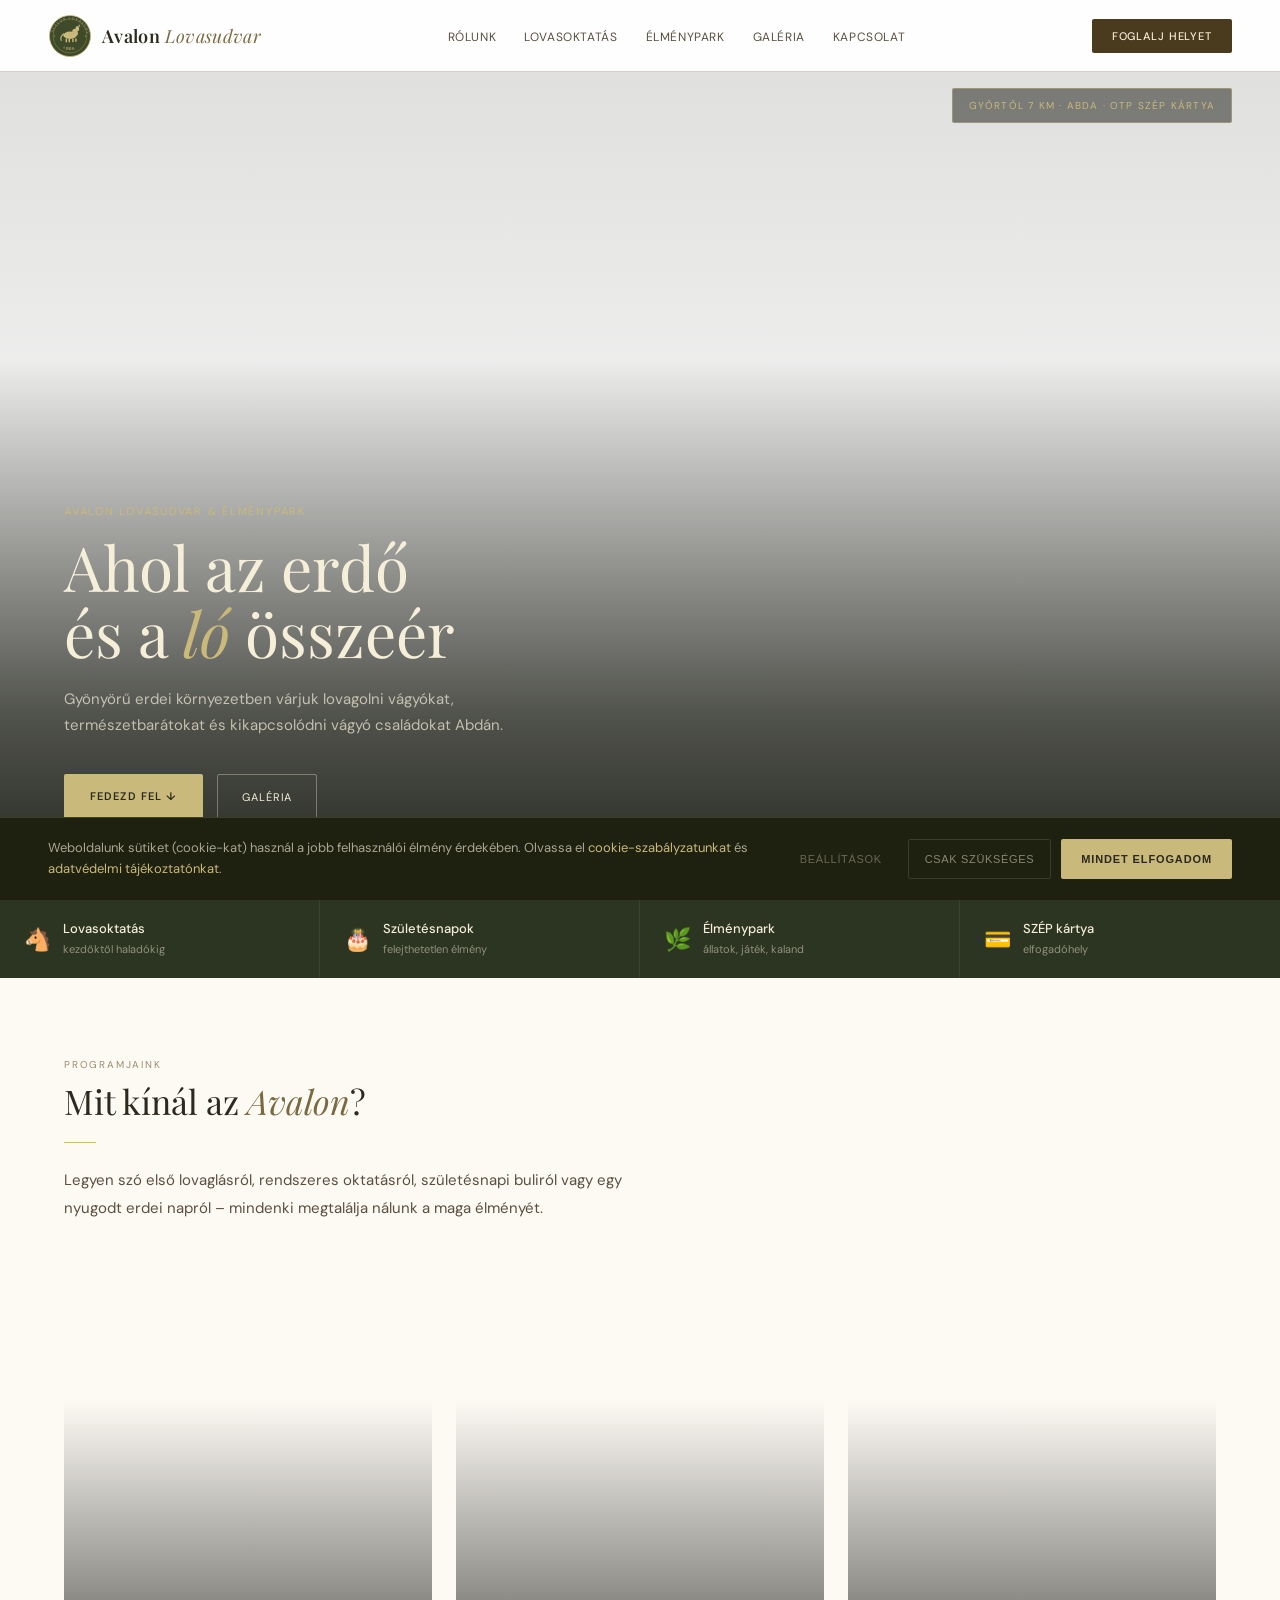
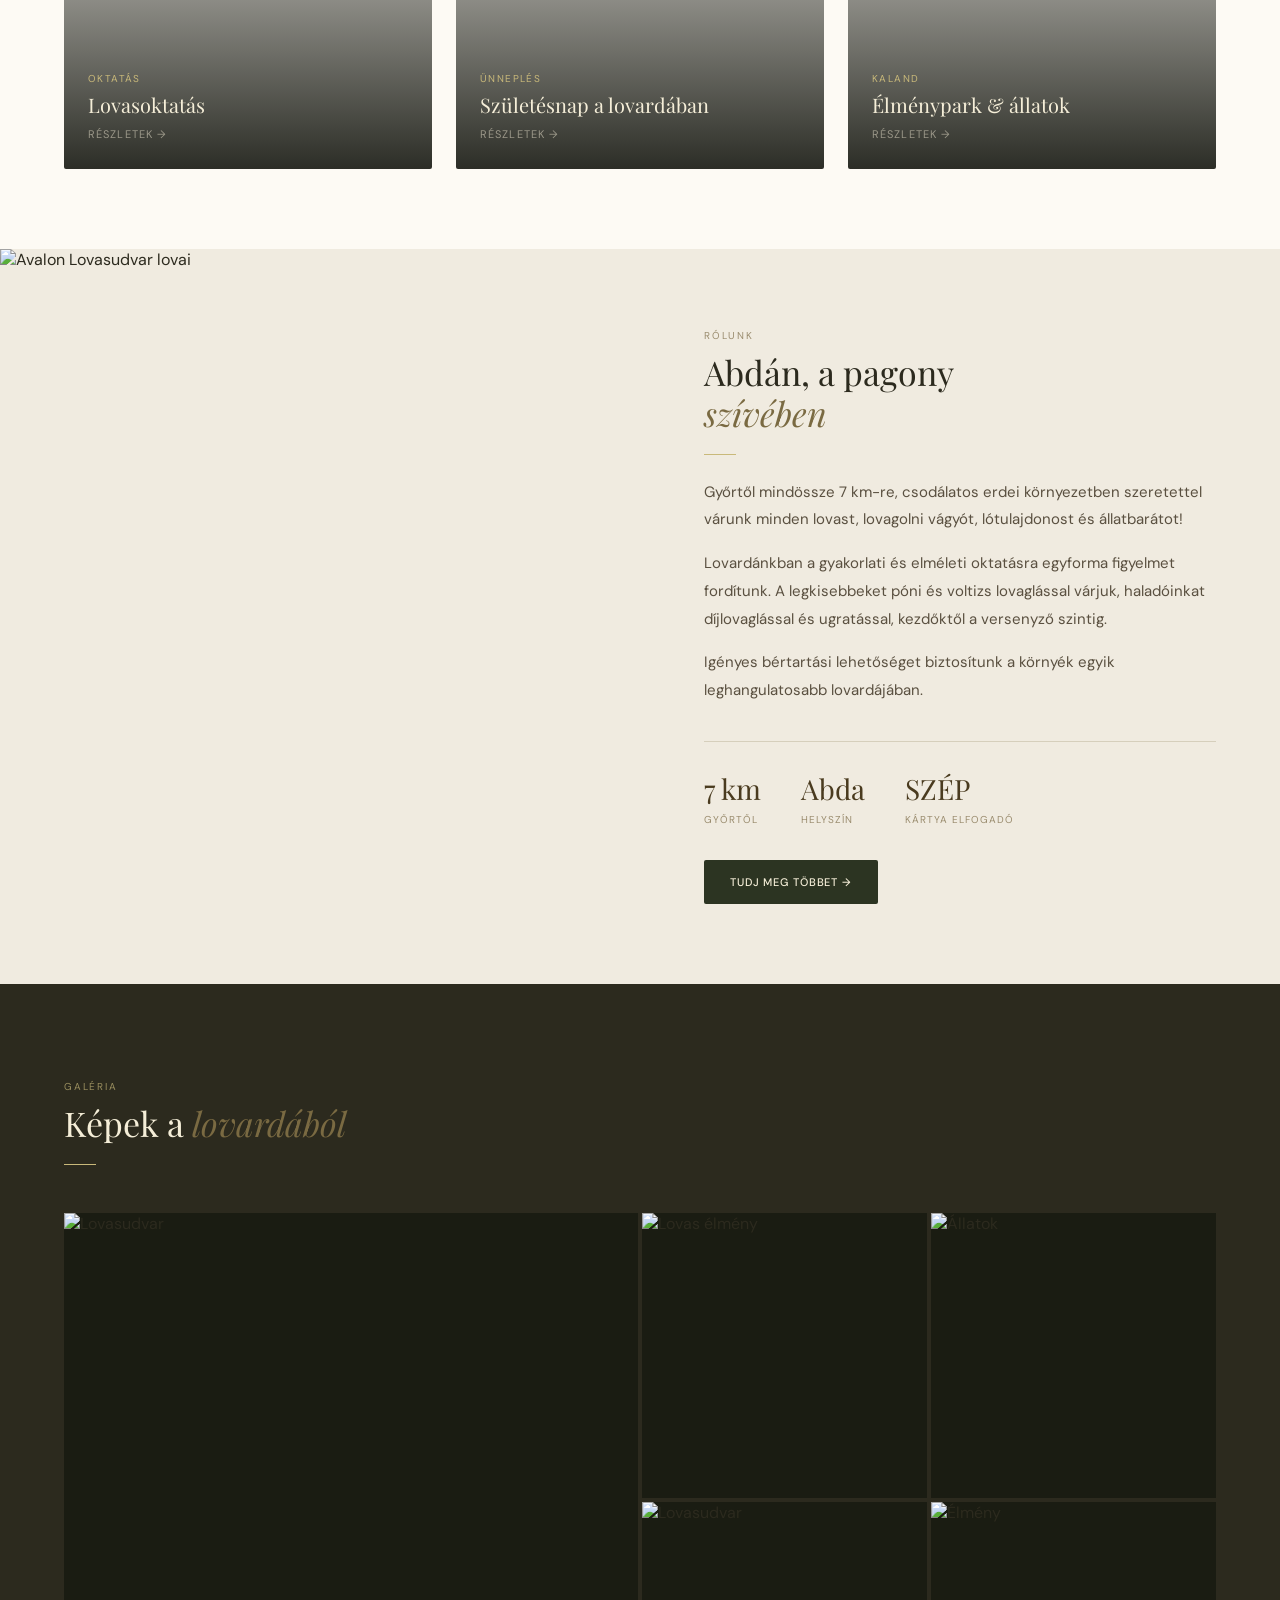
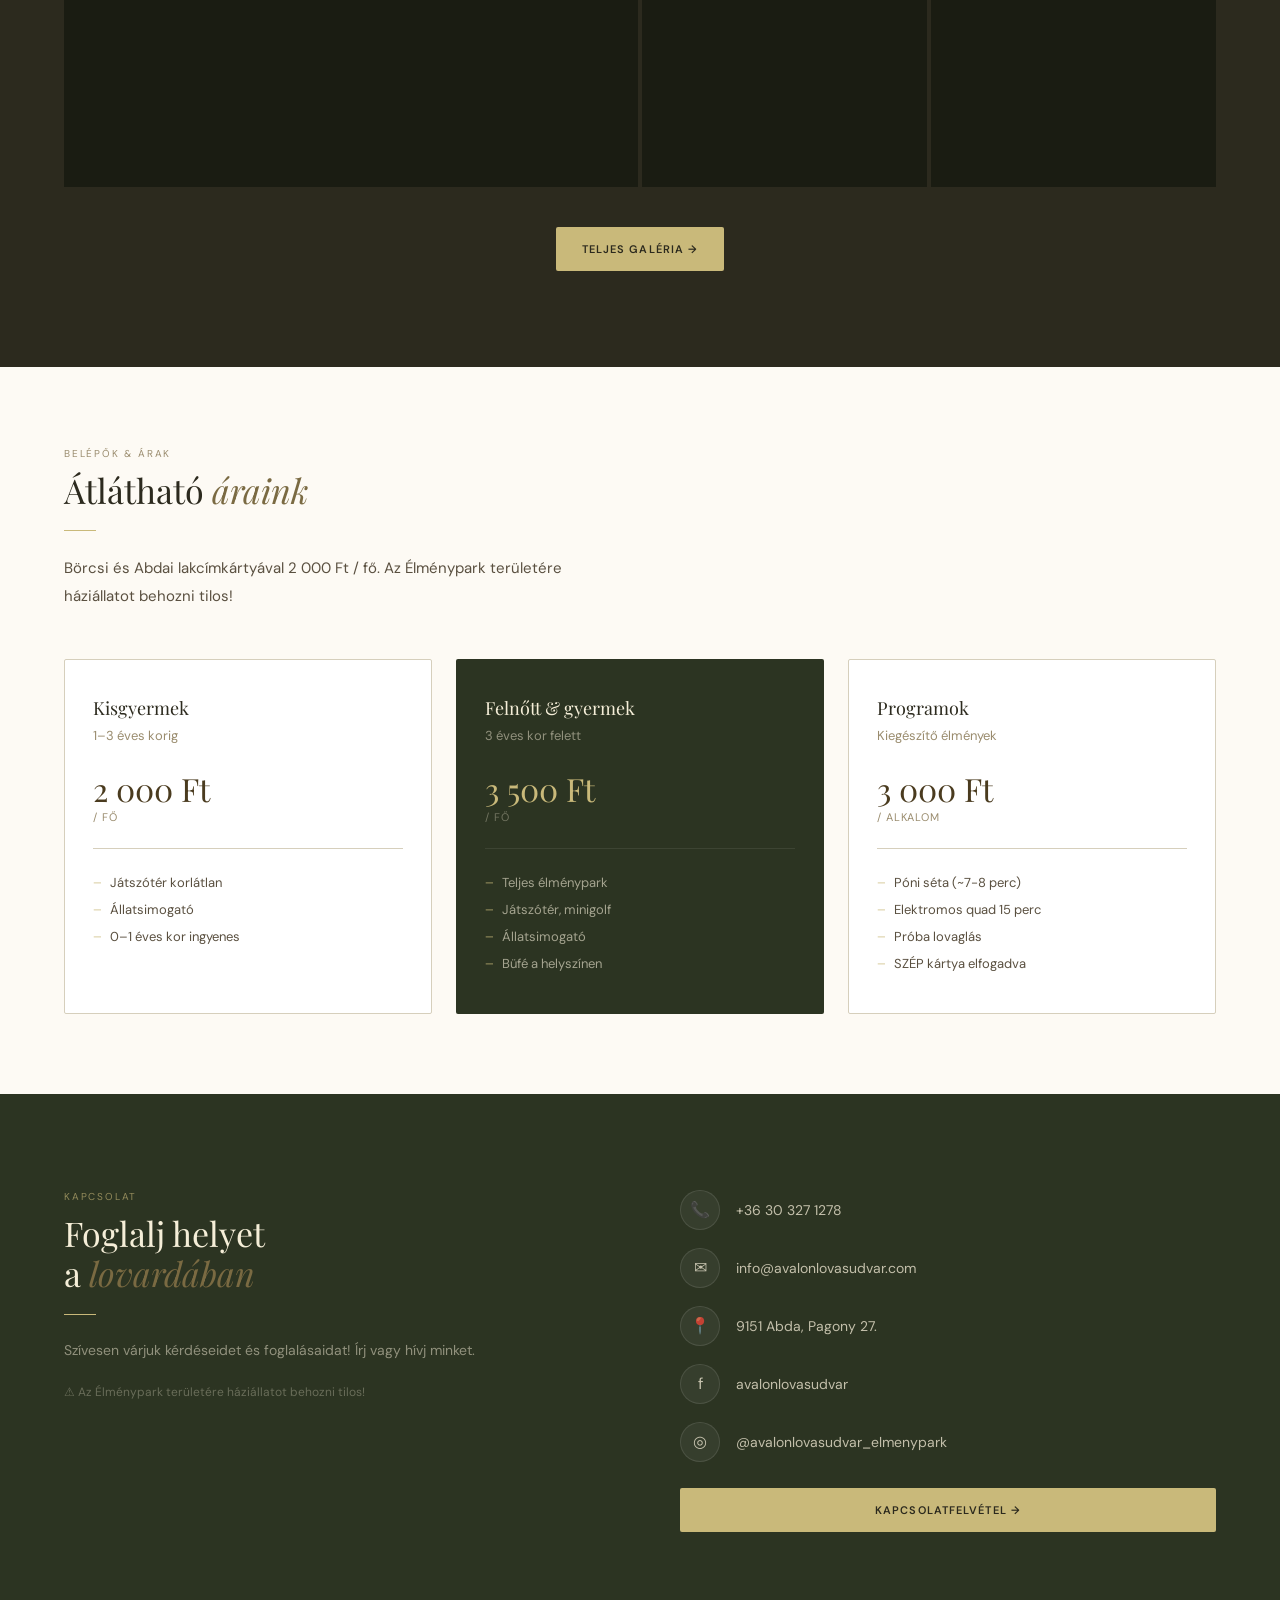
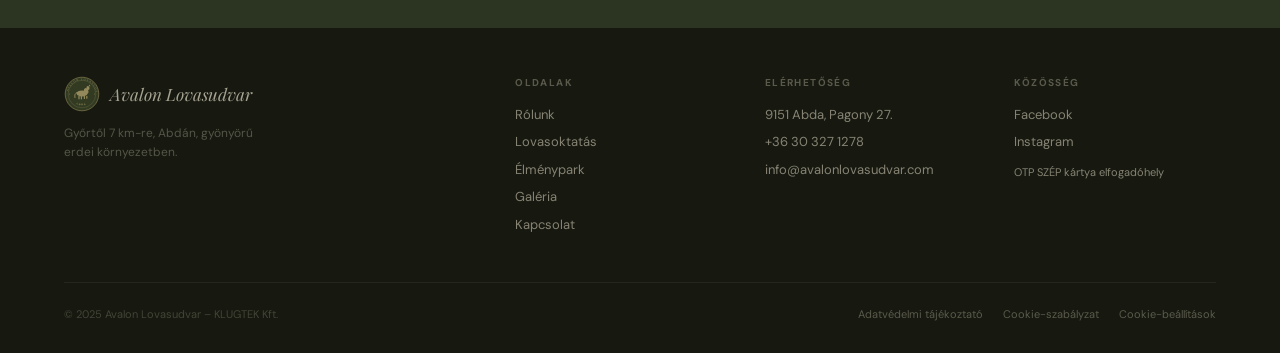
==== commit 50841252: "Fix: árjaink → áraink (helyesírás)" ====
--- a/index.html
+++ b/index.html
@@ -237,7 +237,7 @@
 <!-- PRICES -->
 <section class="prices" id="arak">
   <p class="section-label">Belépők & Árak</p>
-  <h2 class="section-title">Átlátható <em>árjaink</em></h2>
+  <h2 class="section-title">Átlátható <em>áraink</em></h2>
   <div class="divider"></div>
   <p class="section-body" style="max-width:520px;">Börcsi és Abdai lakcímkártyával 2 000 Ft / fő. Az Élménypark területére háziállatot behozni tilos!</p>
   <div class="prices-grid">
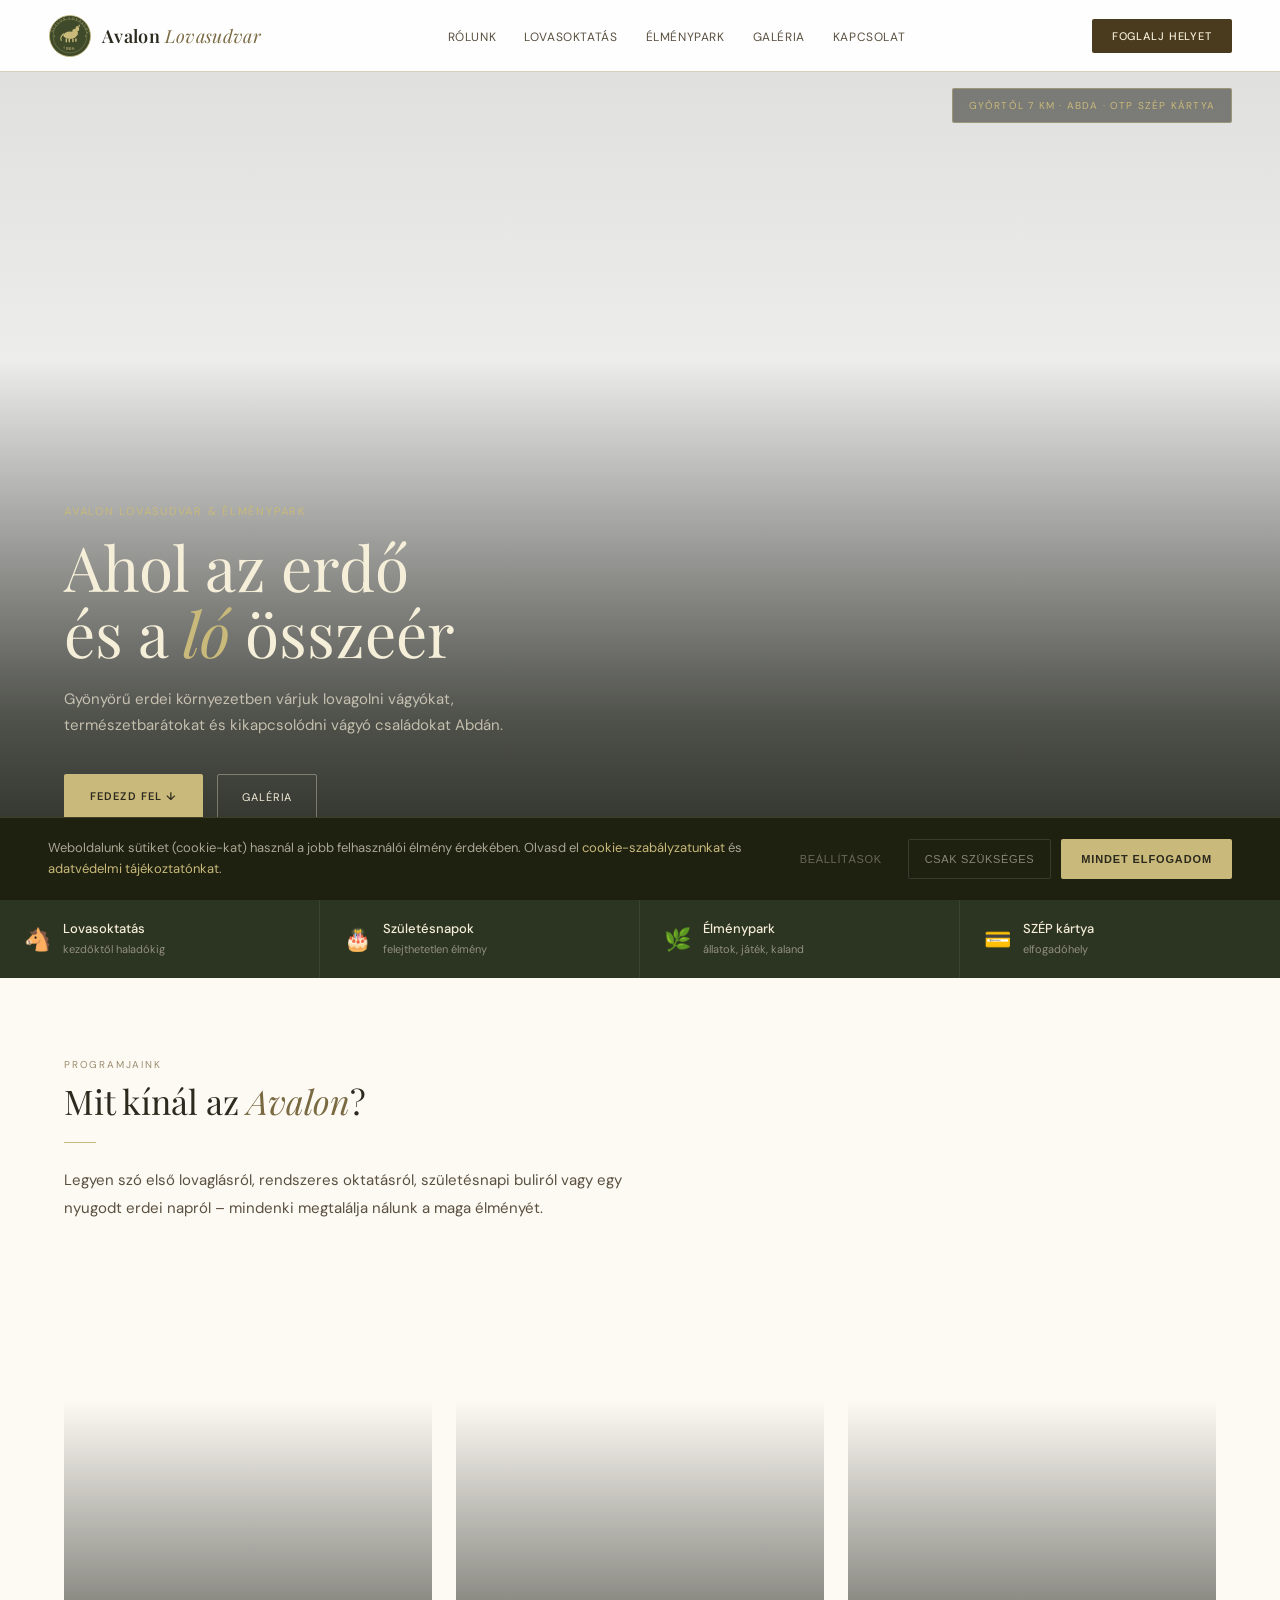
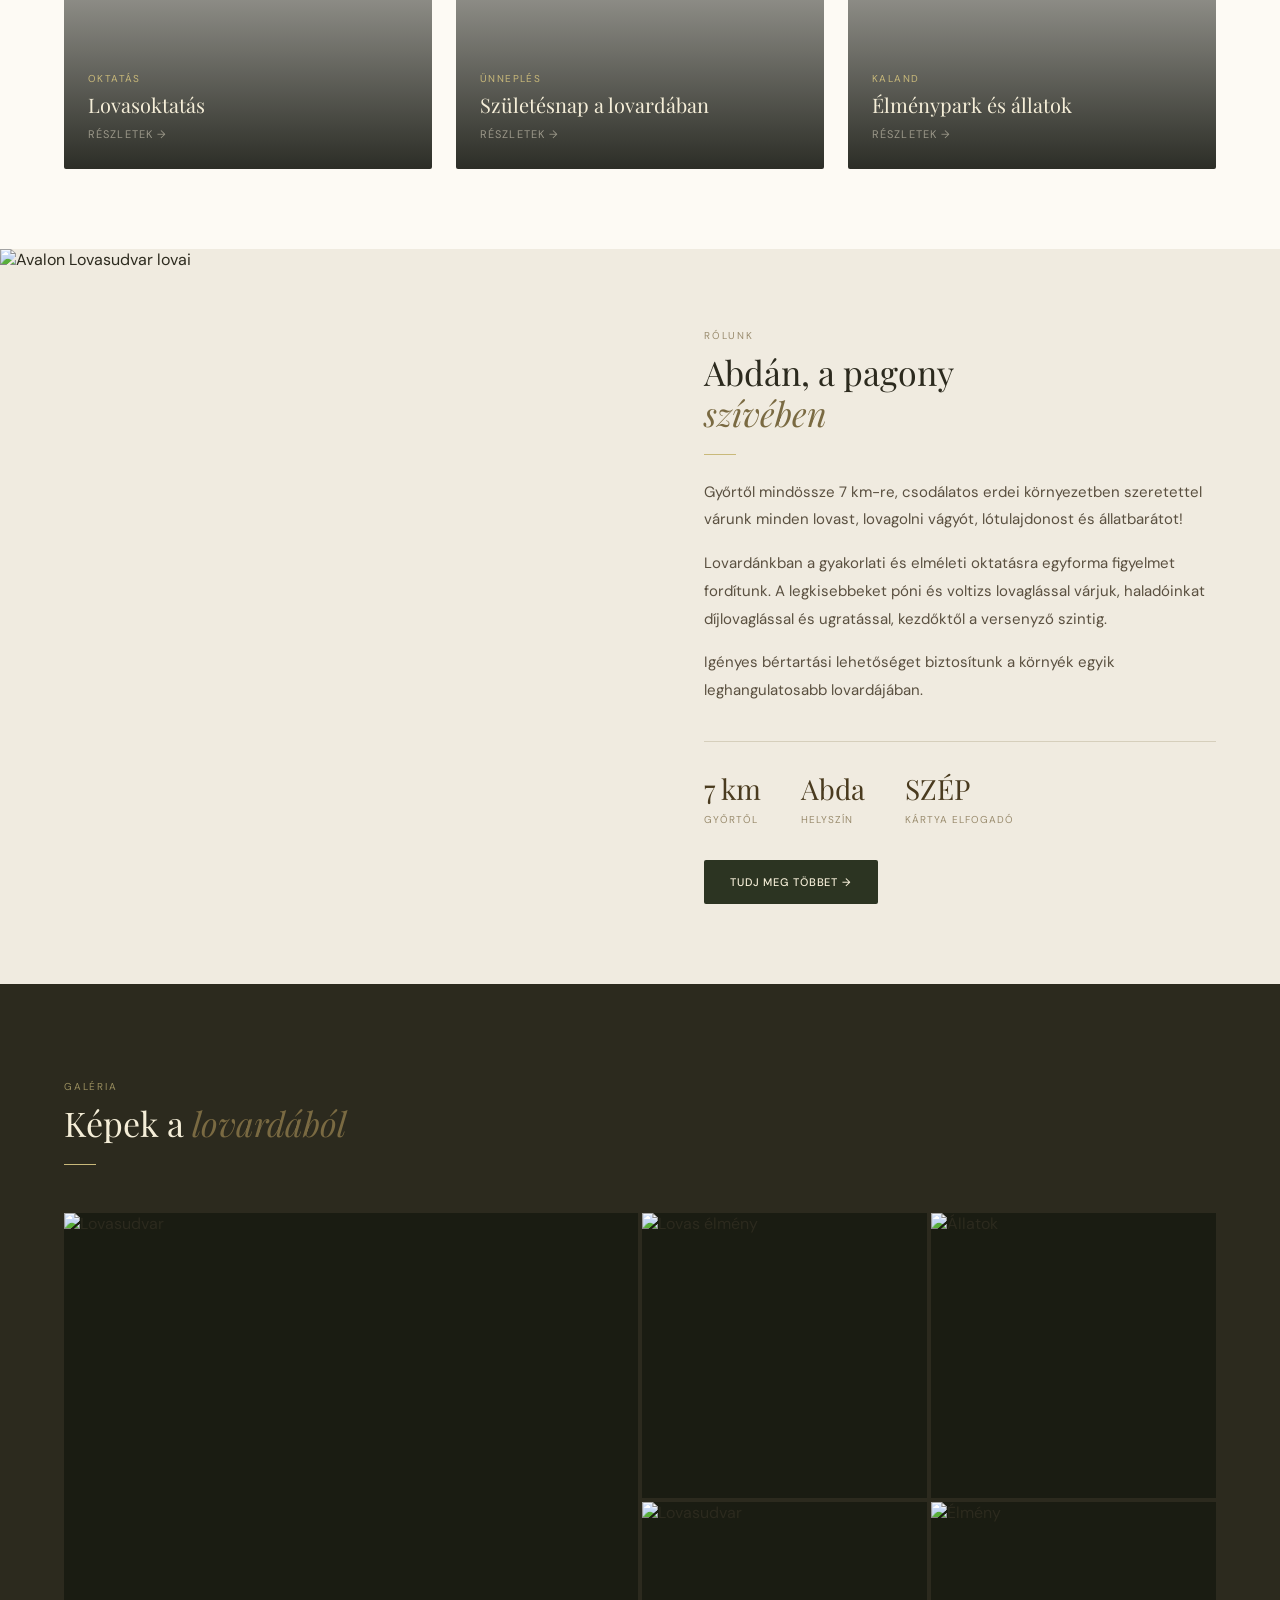
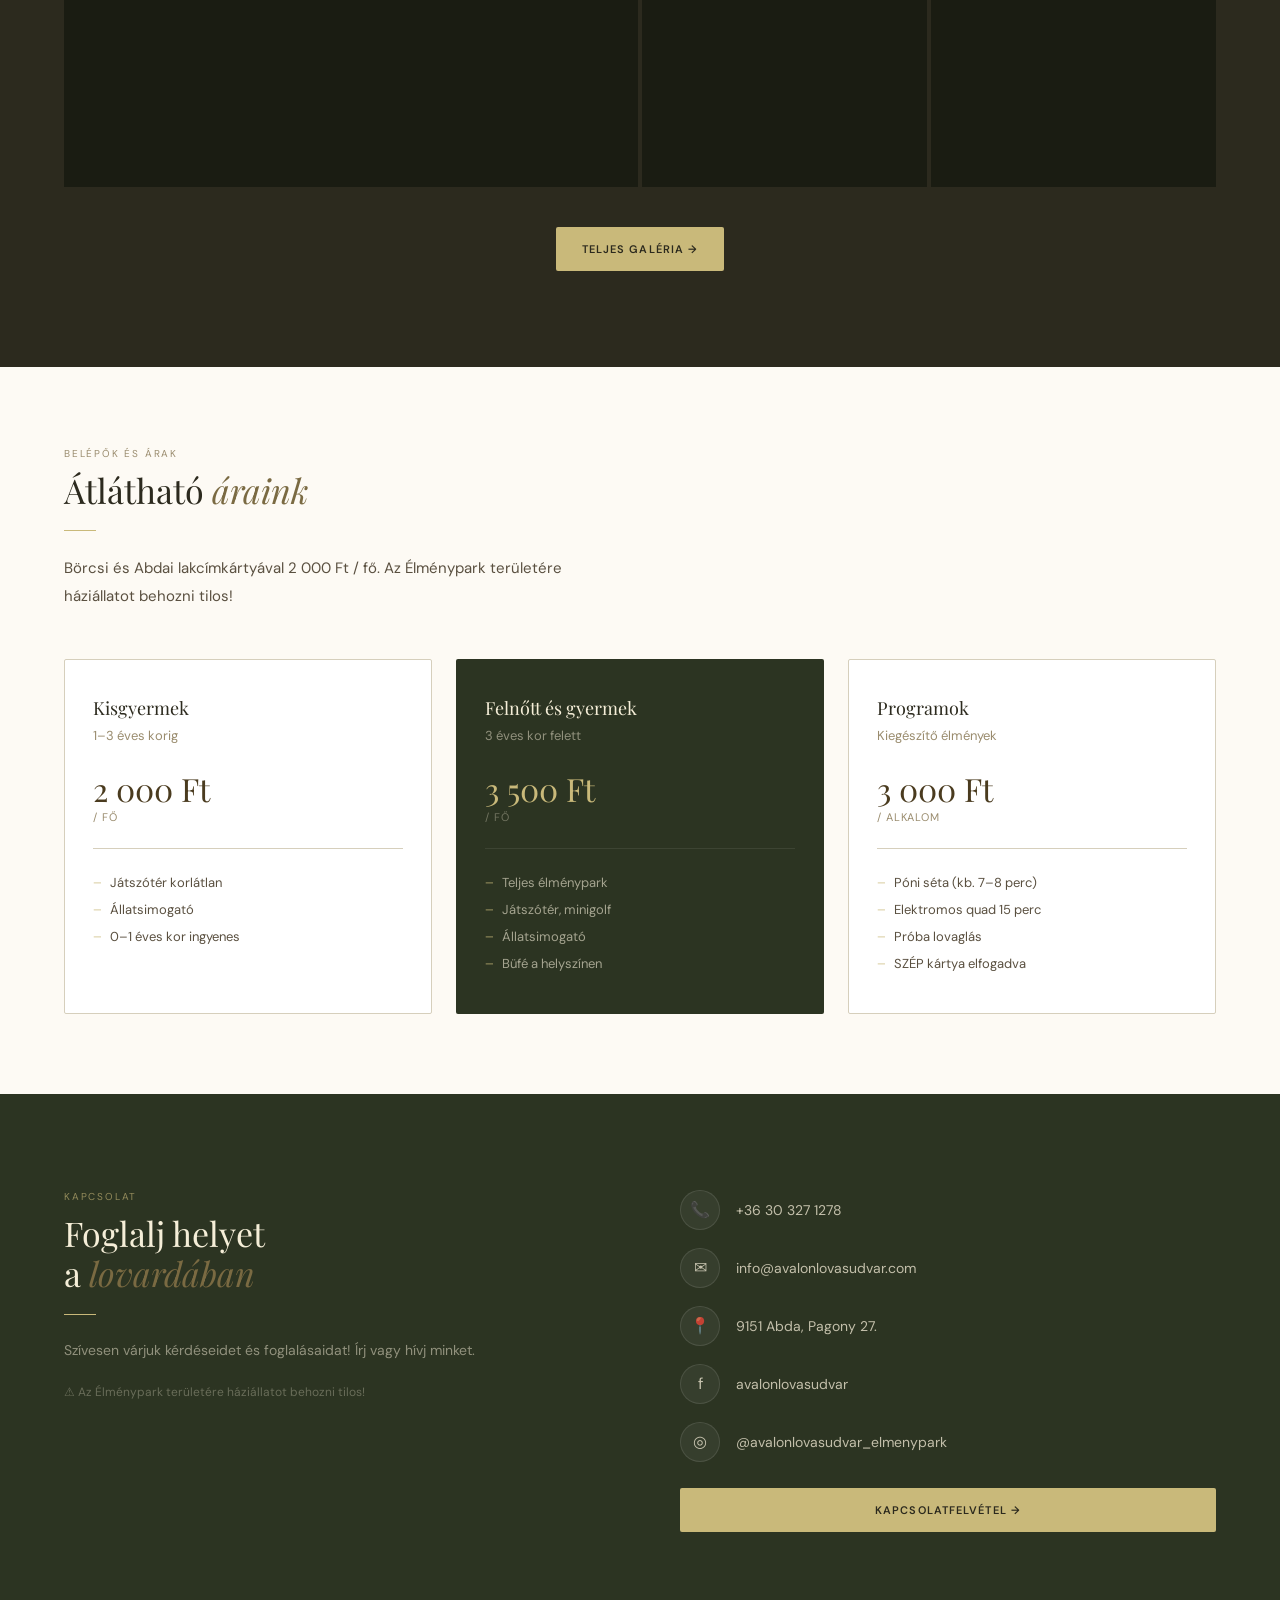
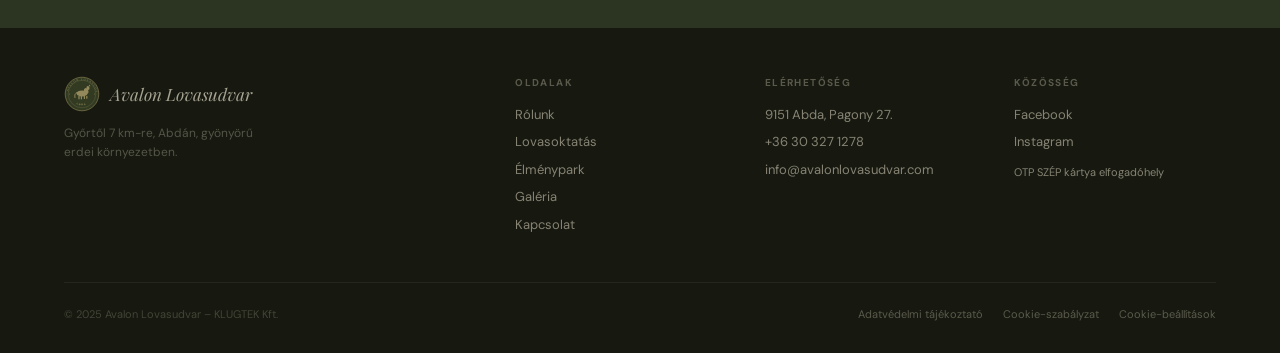
==== commit e21302f8: "Fix: helyesírás (Olvasd/Olvassa, quadpálya, minigolfpálya, Élménypark, Lovasoktatás), popup csak ind" ====
--- a/index.html
+++ b/index.html
@@ -183,7 +183,7 @@
     <a href="elmenypark.html" class="service-card">
       <div class="sc-img" style="background-image:url('https://static.wixstatic.com/media/d55dbd_2a6c60692193482586a693ca35b5fba4~mv2.jpg/v1/fill/w_800,h_600,al_c,q_85,enc_avif,quality_auto/d55dbd_2a6c60692193482586a693ca35b5fba4~mv2.jpg')"></div>
       <div class="sc-overlay"></div>
-      <div class="sc-body"><p class="sc-tag">Kaland</p><p class="sc-title">Élménypark & állatok</p><p class="sc-arrow">Részletek →</p></div>
+      <div class="sc-body"><p class="sc-tag">Kaland</p><p class="sc-title">Élménypark és állatok</p><p class="sc-arrow">Részletek →</p></div>
     </a>
   </div>
 </section>
@@ -236,7 +236,7 @@
 
 <!-- PRICES -->
 <section class="prices" id="arak">
-  <p class="section-label">Belépők & Árak</p>
+  <p class="section-label">Belépők és árak</p>
   <h2 class="section-title">Átlátható <em>áraink</em></h2>
   <div class="divider"></div>
   <p class="section-body" style="max-width:520px;">Börcsi és Abdai lakcímkártyával 2 000 Ft / fő. Az Élménypark területére háziállatot behozni tilos!</p>
@@ -253,7 +253,7 @@
       </ul>
     </div>
     <div class="price-card featured">
-      <p class="price-title">Felnőtt & gyermek</p>
+      <p class="price-title">Felnőtt és gyermek</p>
       <p class="price-desc">3 éves kor felett</p>
       <p class="price-amount">3 500 Ft</p>
       <p class="price-unit">/ fő</p>
@@ -270,7 +270,7 @@
       <p class="price-amount">3 000 Ft</p>
       <p class="price-unit">/ alkalom</p>
       <ul class="price-list">
-        <li>Póni séta (~7-8 perc)</li>
+        <li>Póni séta (kb. 7–8 perc)</li>
         <li>Elektromos quad 15 perc</li>
         <li>Próba lovaglás</li>
         <li>SZÉP kártya elfogadva</li>
@@ -343,7 +343,7 @@
 <div id="cookie-banner" class="hidden">
   <p class="cookie-text">
     Weboldalunk sütiket (cookie-kat) használ a jobb felhasználói élmény érdekében.
-    Olvassa el <a href="cookie.html">cookie-szabályzatunkat</a> és <a href="adatvedelem.html">adatvédelmi tájékoztatónkat</a>.
+    Olvasd el <a href="cookie.html">cookie-szabályzatunkat</a> és <a href="adatvedelem.html">adatvédelmi tájékoztatónkat</a>.
   </p>
   <div class="cookie-btns">
     <button class="cookie-settings-btn" id="cookieSettings">Beállítások</button>
